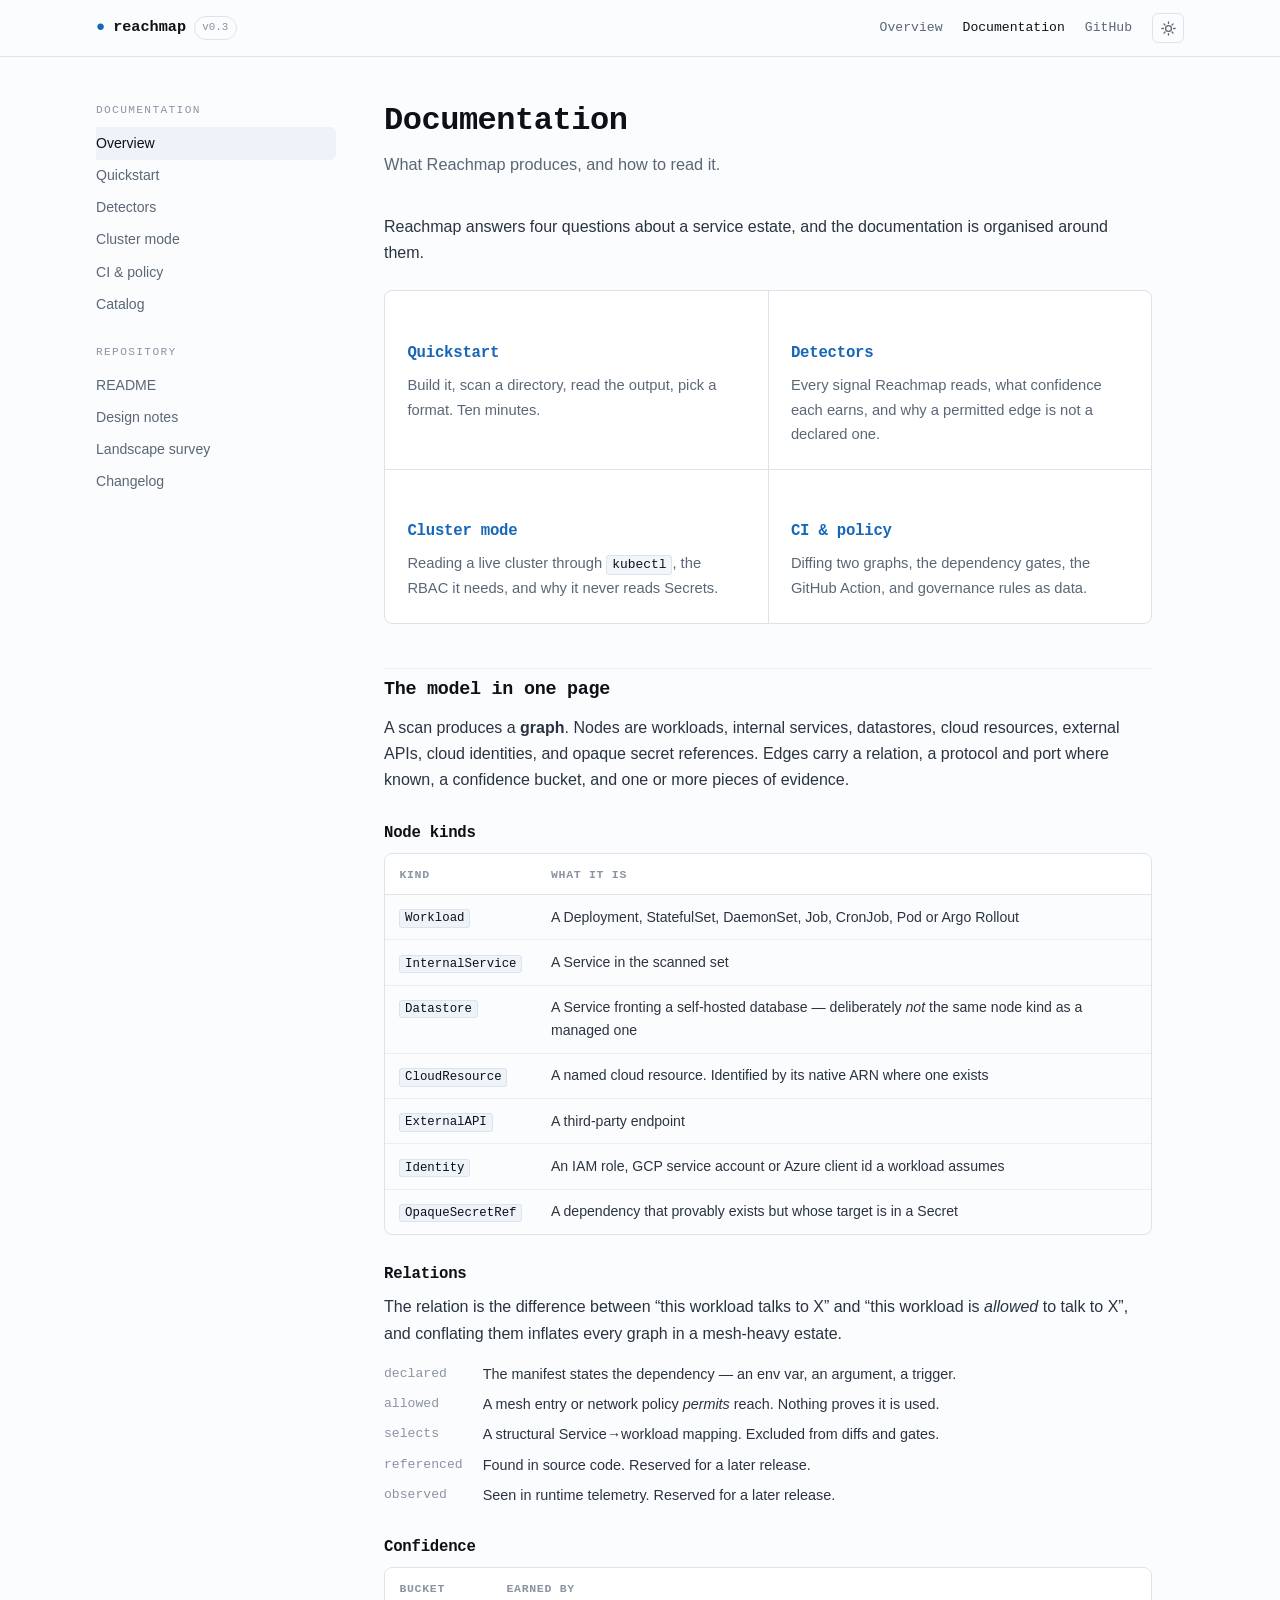
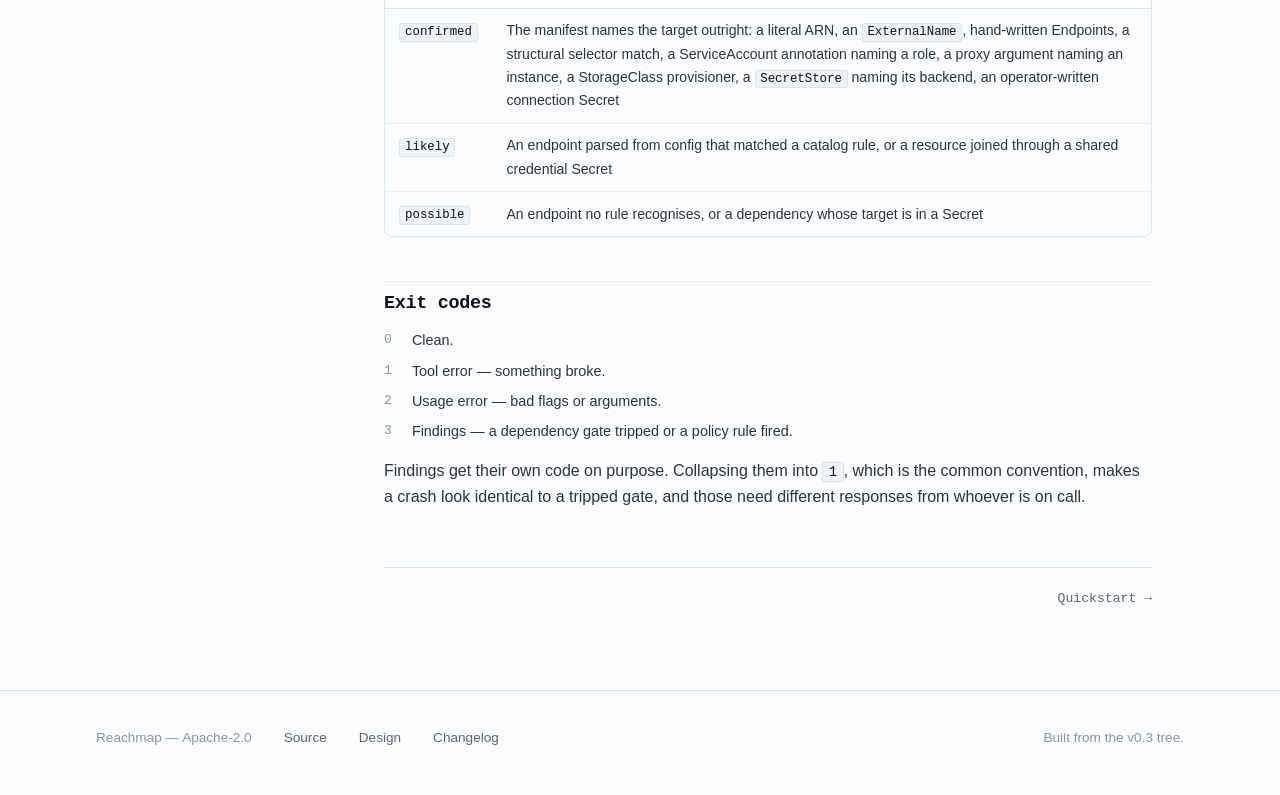
==== docs/index.html @ 5110d8fe "Initial site: landing page and documentation A static site for Reachmap, served by GitHub Pages from" ====
<!doctype html>
<html lang="en">
<head>
  <meta charset="utf-8">
  <meta name="viewport" content="width=device-width, initial-scale=1">
  <title>Documentation · Reachmap</title>
  <meta name="description" content="Reachmap documentation: the graph model, node kinds, relations, confidence buckets and exit codes.">
  <meta property="og:title" content="Documentation · Reachmap">
  <meta property="og:description" content="Reachmap documentation: the graph model, node kinds, relations, confidence buckets and exit codes.">
  <meta property="og:type" content="website">
  <meta name="go-import" content="reachmap.dev git https://github.com/reachmap/reachmap.dev">
  <meta name="go-source" content="reachmap.dev https://github.com/reachmap/reachmap.dev https://github.com/reachmap/reachmap.dev/tree/main{/dir} https://github.com/reachmap/reachmap.dev/blob/main{/dir}/{file}#L{line}">
  <link rel="icon" href="data:image/svg+xml,<svg xmlns='http://www.w3.org/2000/svg' viewBox='0 0 16 16'><text y='13' font-size='13'>&#127760;</text></svg>">
  <link rel="stylesheet" href="../assets/style.css">
  <script src="../assets/theme-boot.js"></script>
</head>
<body>
<a class="skip" href="#main">Skip to content</a>
<header class="site-head">
  <div class="wrap">
    <a class="brand" href="../index.html">
      <span class="mark">&#9679;</span> reachmap
      <span class="ver">v0.3</span>
    </a>
    <nav class="site-nav">
      <a href="../index.html">Overview</a>
      <a href="../docs/index.html" aria-current="page">Documentation</a>
      <a class="gh" href="https://github.com/reachmap/reachmap.dev">GitHub</a>
      <button class="theme-toggle" type="button" aria-label="Toggle theme"><svg class="moon" viewBox="0 0 16 16" fill="none" stroke="currentColor" stroke-width="1.4" stroke-linecap="round" stroke-linejoin="round" aria-hidden="true"><path d="M13.5 9.6A5.8 5.8 0 0 1 6.4 2.5 5.8 5.8 0 1 0 13.5 9.6Z"/></svg><svg class="sun" viewBox="0 0 16 16" fill="none" stroke="currentColor" stroke-width="1.4" stroke-linecap="round" aria-hidden="true"><circle cx="8" cy="8" r="3.1"/><path d="M8 1v1.6M8 13.4V15M15 8h-1.6M2.6 8H1M12.9 3.1l-1.1 1.1M4.2 11.8l-1.1 1.1M12.9 12.9l-1.1-1.1M4.2 4.2 3.1 3.1"/></svg></button>
    </nav>
  </div>
</header>
<main id="main" class="wrap docs">
<nav class="docs-nav" aria-label="Documentation">
  <div class="group">Documentation</div>
  <ul>
    <li><a href="../docs/index.html" aria-current="page">Overview</a></li><li><a href="../docs/quickstart.html">Quickstart</a></li><li><a href="../docs/detectors.html">Detectors</a></li><li><a href="../docs/cluster.html">Cluster mode</a></li><li><a href="../docs/ci.html">CI &amp; policy</a></li><li><a href="../docs/catalog.html">Catalog</a></li>
  </ul>
  <div class="group">Repository</div>
  <ul>
    <li><a href="https://github.com/reachmap/reachmap.dev/blob/main/README.md">README</a></li>
    <li><a href="https://github.com/reachmap/reachmap.dev/blob/main/docs/DESIGN.md">Design notes</a></li>
    <li><a href="https://github.com/reachmap/reachmap.dev/blob/main/docs/LANDSCAPE.md">Landscape survey</a></li>
    <li><a href="https://github.com/reachmap/reachmap.dev/blob/main/CHANGELOG.md">Changelog</a></li>
  </ul>
</nav><article class="docs-body">
<h1>Documentation</h1>
<p class="page-lede">What Reachmap produces, and how to read it.</p>

<p>Reachmap answers four questions about a service estate, and the documentation is
organised around them.</p>

<div class="grid grid-2" style="margin:1.5rem 0 2rem">
  <div class="cell">
    <h3 id="quickstart"><a href="quickstart.html">Quickstart</a><a class="anchor" href="#quickstart" aria-label="Permalink">#</a></h3>
    <p>Build it, scan a directory, read the output, pick a format. Ten minutes.</p>
  </div>
  <div class="cell">
    <h3 id="detectors"><a href="detectors.html">Detectors</a><a class="anchor" href="#detectors" aria-label="Permalink">#</a></h3>
    <p>Every signal Reachmap reads, what confidence each earns, and why a permitted
    edge is not a declared one.</p>
  </div>
  <div class="cell">
    <h3 id="cluster-mode"><a href="cluster.html">Cluster mode</a><a class="anchor" href="#cluster-mode" aria-label="Permalink">#</a></h3>
    <p>Reading a live cluster through <code>kubectl</code>, the RBAC it needs, and why it
    never reads Secrets.</p>
  </div>
  <div class="cell">
    <h3 id="ci-policy"><a href="ci.html">CI &amp; policy</a><a class="anchor" href="#ci-policy" aria-label="Permalink">#</a></h3>
    <p>Diffing two graphs, the dependency gates, the GitHub Action, and governance rules
    as data.</p>
  </div>
</div>

<h2 id="the-model-in-one-page">The model in one page<a class="anchor" href="#the-model-in-one-page" aria-label="Permalink">#</a></h2>

<p>A scan produces a <strong>graph</strong>. Nodes are workloads, internal services,
datastores, cloud resources, external APIs, cloud identities, and opaque secret references.
Edges carry a relation, a protocol and port where known, a confidence bucket, and one or
more pieces of evidence.</p>

<h3 id="node-kinds">Node kinds<a class="anchor" href="#node-kinds" aria-label="Permalink">#</a></h3>
<div class="table-scroll">
<table>
  <thead><tr><th>Kind</th><th>What it is</th></tr></thead>
  <tbody>
    <tr><td><code>Workload</code></td><td>A Deployment, StatefulSet, DaemonSet, Job, CronJob, Pod or Argo Rollout</td></tr>
    <tr><td><code>InternalService</code></td><td>A Service in the scanned set</td></tr>
    <tr><td><code>Datastore</code></td><td>A Service fronting a self-hosted database &mdash; deliberately <em>not</em> the same node kind as a managed one</td></tr>
    <tr><td><code>CloudResource</code></td><td>A named cloud resource. Identified by its native ARN where one exists</td></tr>
    <tr><td><code>ExternalAPI</code></td><td>A third-party endpoint</td></tr>
    <tr><td><code>Identity</code></td><td>An IAM role, GCP service account or Azure client id a workload assumes</td></tr>
    <tr><td><code>OpaqueSecretRef</code></td><td>A dependency that provably exists but whose target is in a Secret</td></tr>
  </tbody>
</table>
</div>

<h3 id="relations">Relations<a class="anchor" href="#relations" aria-label="Permalink">#</a></h3>
<p>The relation is the difference between &ldquo;this workload talks to X&rdquo; and &ldquo;this
workload is <em>allowed</em> to talk to X&rdquo;, and conflating them inflates every graph in a
mesh-heavy estate.</p>
<dl class="kv" style="margin:1rem 0 1.5rem">
  <dt>declared</dt><dd>The manifest states the dependency &mdash; an env var, an argument, a trigger.</dd>
  <dt>allowed</dt><dd>A mesh entry or network policy <em>permits</em> reach. Nothing proves it is used.</dd>
  <dt>selects</dt><dd>A structural Service&rarr;workload mapping. Excluded from diffs and gates.</dd>
  <dt>referenced</dt><dd>Found in source code. Reserved for a later release.</dd>
  <dt>observed</dt><dd>Seen in runtime telemetry. Reserved for a later release.</dd>
</dl>

<h3 id="confidence">Confidence<a class="anchor" href="#confidence" aria-label="Permalink">#</a></h3>
<div class="table-scroll">
<table>
  <thead><tr><th>Bucket</th><th>Earned by</th></tr></thead>
  <tbody>
    <tr><td><code>confirmed</code></td><td>The manifest names the target outright: a literal ARN, an <code>ExternalName</code>, hand-written Endpoints, a structural selector match, a ServiceAccount annotation naming a role, a proxy argument naming an instance, a StorageClass provisioner, a <code>SecretStore</code> naming its backend, an operator-written connection Secret</td></tr>
    <tr><td><code>likely</code></td><td>An endpoint parsed from config that matched a catalog rule, or a resource joined through a shared credential Secret</td></tr>
    <tr><td><code>possible</code></td><td>An endpoint no rule recognises, or a dependency whose target is in a Secret</td></tr>
  </tbody>
</table>
</div>

<h2 id="exit-codes">Exit codes<a class="anchor" href="#exit-codes" aria-label="Permalink">#</a></h2>
<dl class="kv">
  <dt>0</dt><dd>Clean.</dd>
  <dt>1</dt><dd>Tool error &mdash; something broke.</dd>
  <dt>2</dt><dd>Usage error &mdash; bad flags or arguments.</dd>
  <dt>3</dt><dd>Findings &mdash; a dependency gate tripped or a policy rule fired.</dd>
</dl>
<p>Findings get their own code on purpose. Collapsing them into <code>1</code>, which is the
common convention, makes a crash look identical to a tripped gate, and those need different
responses from whoever is on call.</p>
<div class="page-nav"><span></span><a href="quickstart.html">Quickstart &rarr;</a></div></article>
</main>
<footer class="site-foot">
  <div class="wrap">
    <span>Reachmap &mdash; Apache-2.0</span>
    <a href="https://github.com/reachmap/reachmap.dev">Source</a>
    <a href="https://github.com/reachmap/reachmap.dev/blob/main/docs/DESIGN.md">Design</a>
    <a href="https://github.com/reachmap/reachmap.dev/blob/main/CHANGELOG.md">Changelog</a>
    <span class="spacer">Built from the v0.3 tree.</span>
  </div>
</footer>
<script src="../assets/site.js"></script>
</body>
</html>
---- assets/style.css ----
/* Reachmap — terminal-forward, dark-first.
   Dark is the default because the tool is judged by its output, and its output
   is a terminal. Light is a full override, not an afterthought. */

:root {
  color-scheme: dark;

  --bg:        #0b0f14;
  --bg-raised: #111721;
  --bg-sunken: #070a0e;
  --line:      #1e2733;
  --line-soft: #161d27;

  --fg:        #d7e0ea;
  --fg-strong: #f2f6fa;
  --fg-mute:   #8a97a8;
  --fg-faint:  #5d6a7a;

  --accent:      #5ab0f0;
  --accent-dim:  #2a5a80;
  --accent-wash: rgba(90, 176, 240, 0.09);

  /* Confidence + kind colours. These are the same semantic buckets the tool
     uses, so the site and the terminal agree. */
  --confirmed: #63d29a;
  --likely:    #e2bd63;
  --possible:  #8a97a8;
  --cloud:     #5ab0f0;
  --external:  #c78bdd;
  --identity:  #63d29a;
  --opaque:    #e08a7a;

  /* Terminal chrome is fixed, not themed. The code block stays dark in light
     mode on purpose, so a title bar mixed from the page background would come
     out mid-grey and look broken. */
  --term-bg:   #070a0e;
  --term-bar:  #0e141c;
  --term-line: #1a2230;
  --term-fg:   #c3cedc;

  --mono: ui-monospace, "SF Mono", "JetBrains Mono", "Fira Code", Menlo, Consolas, monospace;
  --sans: ui-sans-serif, -apple-system, "Segoe UI", Inter, Roboto, "Helvetica Neue", sans-serif;

  --wrap: 68rem;
  --radius: 6px;
}

:root[data-theme="light"] {
  color-scheme: light;
  --bg:        #fbfcfd;
  --bg-raised: #ffffff;
  --bg-sunken: #12161c;
  --line:      #dde3ea;
  --line-soft: #eaeef3;
  --fg:        #2a3441;
  --fg-strong: #0d1117;
  --fg-mute:   #5b6776;
  --fg-faint:  #8a94a2;
  --accent:      #1667b8;
  --accent-dim:  #9cc3e8;
  --accent-wash: rgba(22, 103, 184, 0.06);
}

/* Dark is the default, but a visitor whose system says light should get light
   without having to find the toggle. The [data-theme="dark"] guard keeps an
   explicit choice winning over the system preference. */
@media (prefers-color-scheme: light) {
  :root:not([data-theme="dark"]) {
    color-scheme: light;
    --bg:        #fbfcfd;
    --bg-raised: #ffffff;
    --bg-sunken: #12161c;
    --line:      #dde3ea;
    --line-soft: #eaeef3;
    --fg:        #2a3441;
    --fg-strong: #0d1117;
    --fg-mute:   #5b6776;
    --fg-faint:  #8a94a2;
    --accent:      #1667b8;
    --accent-dim:  #9cc3e8;
    --accent-wash: rgba(22, 103, 184, 0.06);
  }
}

*, *::before, *::after { box-sizing: border-box; }

html { scroll-behavior: smooth; }
@media (prefers-reduced-motion: reduce) { html { scroll-behavior: auto; } }

body {
  margin: 0;
  background: var(--bg);
  color: var(--fg);
  font: 400 16px/1.65 var(--sans);
  -webkit-font-smoothing: antialiased;
  text-rendering: optimizeLegibility;
}

.wrap { width: min(100% - 2.5rem, var(--wrap)); margin-inline: auto; }

a { color: var(--accent); text-decoration: none; }
a:hover { text-decoration: underline; text-underline-offset: 3px; }
a:focus-visible, button:focus-visible {
  outline: 2px solid var(--accent); outline-offset: 2px; border-radius: 3px;
}

h1, h2, h3, h4 {
  color: var(--fg-strong);
  font-family: var(--mono);
  font-weight: 600;
  letter-spacing: -0.015em;
  line-height: 1.25;
  margin: 0;
}

p { margin: 0 0 1rem; }
p:last-child { margin-bottom: 0; }

code { font-family: var(--mono); font-size: 0.88em; }

:not(pre) > code {
  background: var(--accent-wash);
  border: 1px solid var(--line);
  border-radius: 3px;
  padding: 0.1em 0.38em;
  color: var(--fg-strong);
  /* Short tokens never wrap because they fit; a long one wraps rather than
     pushing the whole page sideways on a phone. `nowrap` here was forcing a
     horizontal scrollbar on the landing page at 390px. */
  overflow-wrap: break-word;
}

/* Table cells are the one place a token must not wrap: a broken flag or
   hostname in a reference table is harder to read than a scrollbar, and the
   table already scrolls inside .table-scroll. */
td > code, th > code, .kv dt code { white-space: nowrap; }

/* ---------- header ---------- */

.site-head {
  position: sticky; top: 0; z-index: 20;
  background: color-mix(in srgb, var(--bg) 88%, transparent);
  backdrop-filter: blur(10px);
  border-bottom: 1px solid var(--line);
}
.site-head .wrap {
  display: flex; align-items: center; gap: 1.5rem;
  height: 3.5rem;
}
.brand {
  font-family: var(--mono); font-weight: 600; font-size: 0.95rem;
  color: var(--fg-strong); text-decoration: none;
  display: inline-flex; align-items: center; gap: 0.5rem;
  margin-right: auto;
}
.brand:hover { text-decoration: none; }
.brand .mark { color: var(--accent); }
.brand .ver {
  font-size: 0.68rem; font-weight: 500; color: var(--fg-faint);
  border: 1px solid var(--line); border-radius: 999px;
  padding: 0.1rem 0.45rem;
}
.site-nav { display: flex; align-items: center; gap: 1.25rem; }
.site-nav a {
  font-family: var(--mono); font-size: 0.82rem; color: var(--fg-mute);
}
.site-nav a:hover, .site-nav a[aria-current="page"] { color: var(--fg-strong); text-decoration: none; }

.theme-toggle {
  background: none; border: 1px solid var(--line); color: var(--fg-mute);
  border-radius: var(--radius); cursor: pointer;
  width: 2rem; height: 1.85rem; display: grid; place-items: center;
  padding: 0;
}
.theme-toggle svg { width: 15px; height: 15px; display: block; }
.theme-toggle .sun { display: none; }
:root[data-theme="light"] .theme-toggle .sun { display: block; }
:root[data-theme="light"] .theme-toggle .moon { display: none; }
@media (prefers-color-scheme: light) {
  :root:not([data-theme="dark"]) .theme-toggle .sun { display: block; }
  :root:not([data-theme="dark"]) .theme-toggle .moon { display: none; }
}
.theme-toggle:hover { color: var(--fg-strong); border-color: var(--accent-dim); }

@media (max-width: 40rem) {
  .site-nav a:not(.gh) { display: none; }
}

/* ---------- hero ---------- */

.hero { padding: 4.5rem 0 3rem; border-bottom: 1px solid var(--line); }
.hero h1 {
  font-size: clamp(1.9rem, 5.2vw, 3rem);
  margin-bottom: 1rem;
}
.hero h1 .dim { color: var(--fg-mute); }
.hero .lede {
  font-size: clamp(1rem, 2.1vw, 1.2rem);
  color: var(--fg-mute);
  max-width: 44rem;
  margin-bottom: 1.75rem;
}
.hero .lede strong { color: var(--fg); font-weight: 600; }

.cta-row { display: flex; flex-wrap: wrap; gap: 0.7rem; align-items: center; }
.btn {
  font-family: var(--mono); font-size: 0.85rem; font-weight: 500;
  padding: 0.6rem 1.05rem; border-radius: var(--radius);
  border: 1px solid var(--line); color: var(--fg);
  display: inline-flex; align-items: center; gap: 0.45rem;
}
.btn:hover { text-decoration: none; border-color: var(--accent-dim); color: var(--fg-strong); }
.btn-primary {
  background: var(--accent); border-color: var(--accent);
  color: #05121d; font-weight: 600;
}
.btn-primary:hover { background: color-mix(in srgb, var(--accent) 88%, #fff); color: #05121d; }

/* ---------- terminal ---------- */

.term {
  background: var(--term-bg);
  border: 1px solid var(--term-line);
  border-radius: 8px;
  overflow: hidden;
  margin: 1.75rem 0;
  box-shadow: 0 1px 2px rgba(0,0,0,.3), 0 12px 32px -12px rgba(0,0,0,.5);
}
.term-bar {
  display: flex; align-items: center; gap: 0.5rem;
  padding: 0.55rem 0.85rem;
  border-bottom: 1px solid var(--term-line);
  background: var(--term-bar);
}
.term-bar .dot { width: 9px; height: 9px; border-radius: 50%; background: #2c3846; }
.term-bar .label {
  font-family: var(--mono); font-size: 0.72rem; color: var(--fg-faint);
  margin-left: 0.4rem;
}
.term-bar .copy {
  margin-left: auto; background: none; border: 0; cursor: pointer;
  font-family: var(--mono); font-size: 0.7rem; color: var(--fg-faint);
  padding: 0.15rem 0.4rem; border-radius: 3px;
}
.term-bar .copy:hover { color: var(--term-fg); background: var(--term-line); }

.term pre {
  margin: 0; padding: 1rem 1.1rem;
  overflow-x: auto;
  font-family: var(--mono); font-size: 0.8rem; line-height: 1.6;
  color: var(--term-fg);
  tab-size: 2;
}
.term pre code { font-size: inherit; background: none; border: 0; padding: 0; white-space: pre; }

/* terminal token colours */
.t-prompt  { color: var(--confirmed); }
.t-cmd     { color: #e8eef5; }
.t-flag    { color: var(--fg-mute); }
.t-src     { color: #e8eef5; font-weight: 600; }
.t-arrow   { color: var(--fg-faint); }
.t-cloud   { color: var(--cloud); }
.t-ext     { color: var(--external); }
.t-ident   { color: var(--identity); }
.t-opaque  { color: var(--opaque); }
.t-meta    { color: var(--fg-faint); }
.t-conf    { color: var(--confirmed); }
.t-likely  { color: var(--likely); }
.t-poss    { color: var(--possible); }
.t-warn    { color: var(--likely); }
.t-comment { color: var(--fg-faint); font-style: italic; }
.t-add     { color: var(--confirmed); }

/* ---------- sections ---------- */

section { padding: 3.5rem 0; border-bottom: 1px solid var(--line-soft); }
section:last-of-type { border-bottom: 0; }

.sec-label {
  font-family: var(--mono); font-size: 0.72rem; letter-spacing: 0.14em;
  text-transform: uppercase; color: var(--fg-faint); margin-bottom: 0.75rem;
}
section > .wrap > h2 { font-size: clamp(1.3rem, 3vw, 1.7rem); margin-bottom: 0.9rem; }
.sec-intro { color: var(--fg-mute); max-width: 46rem; margin-bottom: 2rem; }

.grid { display: grid; gap: 1px; background: var(--line); border: 1px solid var(--line); border-radius: 8px; overflow: hidden; }
.grid-3 { grid-template-columns: repeat(3, 1fr); }
.grid-2 { grid-template-columns: repeat(2, 1fr); }
@media (max-width: 52rem) { .grid-3, .grid-2 { grid-template-columns: 1fr; } }

.cell { background: var(--bg-raised); padding: 1.4rem; }
.cell h3 { font-size: 0.95rem; margin-bottom: 0.5rem; }
.cell p { color: var(--fg-mute); font-size: 0.92rem; margin: 0; }
.cell .tag {
  display: inline-block; font-family: var(--mono); font-size: 0.68rem;
  color: var(--fg-faint); border: 1px solid var(--line);
  border-radius: 3px; padding: 0.05rem 0.35rem; margin-bottom: 0.6rem;
}

/* ---------- tables ---------- */

.table-scroll { overflow-x: auto; border: 1px solid var(--line); border-radius: 8px; }
table { border-collapse: collapse; width: 100%; font-size: 0.88rem; }
th, td { text-align: left; padding: 0.65rem 0.9rem; border-bottom: 1px solid var(--line-soft); vertical-align: top; }
thead th {
  font-family: var(--mono); font-size: 0.72rem; letter-spacing: 0.06em;
  text-transform: uppercase; color: var(--fg-faint);
  background: var(--bg-raised); border-bottom: 1px solid var(--line);
  position: sticky; top: 0;
}
tbody tr:last-child td { border-bottom: 0; }
tbody tr:hover td { background: var(--accent-wash); }

/* ---------- callouts ---------- */

.note {
  border-left: 3px solid var(--accent-dim);
  background: var(--accent-wash);
  padding: 0.9rem 1.1rem;
  border-radius: 0 var(--radius) var(--radius) 0;
  margin: 1.5rem 0;
  font-size: 0.93rem;
}
.note strong { color: var(--fg-strong); }
.note.warn { border-left-color: var(--likely); background: rgba(226, 189, 99, 0.07); }

/* ---------- docs layout ---------- */

.docs { display: grid; grid-template-columns: 15rem minmax(0, 1fr); gap: 3rem; padding: 2.75rem 0 5rem; }
@media (max-width: 58rem) { .docs { grid-template-columns: 1fr; gap: 1.5rem; } }

.docs-nav { font-size: 0.88rem; }
@media (min-width: 58rem) {
  .docs-nav { position: sticky; top: 5rem; align-self: start; max-height: calc(100vh - 7rem); overflow-y: auto; }
}
.docs-nav .group {
  font-family: var(--mono); font-size: 0.7rem; letter-spacing: 0.12em;
  text-transform: uppercase; color: var(--fg-faint);
  margin: 1.4rem 0 0.5rem;
}
.docs-nav .group:first-child { margin-top: 0; }
.docs-nav ul { list-style: none; margin: 0; padding: 0; }
.docs-nav li { margin: 0; }
.docs-nav a {
  display: block; padding: 0.28rem 0.6rem; margin-left: -0.6rem;
  color: var(--fg-mute); border-radius: var(--radius);
}
.docs-nav a:hover { color: var(--fg-strong); background: var(--line-soft); text-decoration: none; }
.docs-nav a[aria-current="page"] {
  color: var(--fg-strong); background: var(--accent-wash);
  box-shadow: inset 2px 0 0 var(--accent);
}

.docs-body { min-width: 0; max-width: 48rem; }
.docs-body h1 { font-size: clamp(1.5rem, 3.5vw, 2rem); margin-bottom: 0.6rem; }
.docs-body .page-lede { color: var(--fg-mute); font-size: 1.02rem; margin-bottom: 2.25rem; }
.docs-body h2 {
  font-size: 1.15rem; margin: 2.75rem 0 0.85rem;
  padding-top: 0.6rem; border-top: 1px solid var(--line-soft);
}
.docs-body h3 { font-size: 0.98rem; margin: 1.9rem 0 0.6rem; }
.docs-body ul, .docs-body ol { margin: 0 0 1rem; padding-left: 1.3rem; color: var(--fg); }
.docs-body li { margin-bottom: 0.4rem; }
.docs-body li::marker { color: var(--fg-faint); }

.anchor { color: var(--fg-faint); font-weight: 400; opacity: 0; margin-left: 0.4rem; }
h2:hover .anchor, h3:hover .anchor { opacity: 1; }
.anchor:hover { text-decoration: none; color: var(--accent); }

.page-nav {
  display: flex; justify-content: space-between; gap: 1rem;
  margin-top: 3.5rem; padding-top: 1.25rem; border-top: 1px solid var(--line);
  font-family: var(--mono); font-size: 0.82rem;
}
.page-nav a { color: var(--fg-mute); }
.page-nav a:hover { color: var(--fg-strong); }

/* ---------- footer ---------- */

.site-foot {
  border-top: 1px solid var(--line);
  padding: 2.25rem 0 3rem;
  color: var(--fg-faint);
  font-size: 0.85rem;
}
.site-foot .wrap { display: flex; flex-wrap: wrap; gap: 1rem 2rem; align-items: baseline; }
.site-foot .spacer { margin-left: auto; }
.site-foot a { color: var(--fg-mute); }

/* ---------- misc ---------- */

.kv { display: grid; grid-template-columns: auto 1fr; gap: 0.4rem 1.25rem; font-size: 0.9rem; }
.kv dt { font-family: var(--mono); color: var(--fg-faint); font-size: 0.82rem; }
.kv dd { margin: 0; color: var(--fg); }

.skip {
  position: absolute; left: -9999px;
  background: var(--accent); color: #05121d; padding: 0.6rem 1rem;
  border-radius: var(--radius); font-family: var(--mono); font-size: 0.85rem;
}
.skip:focus { left: 1rem; top: 1rem; z-index: 50; }
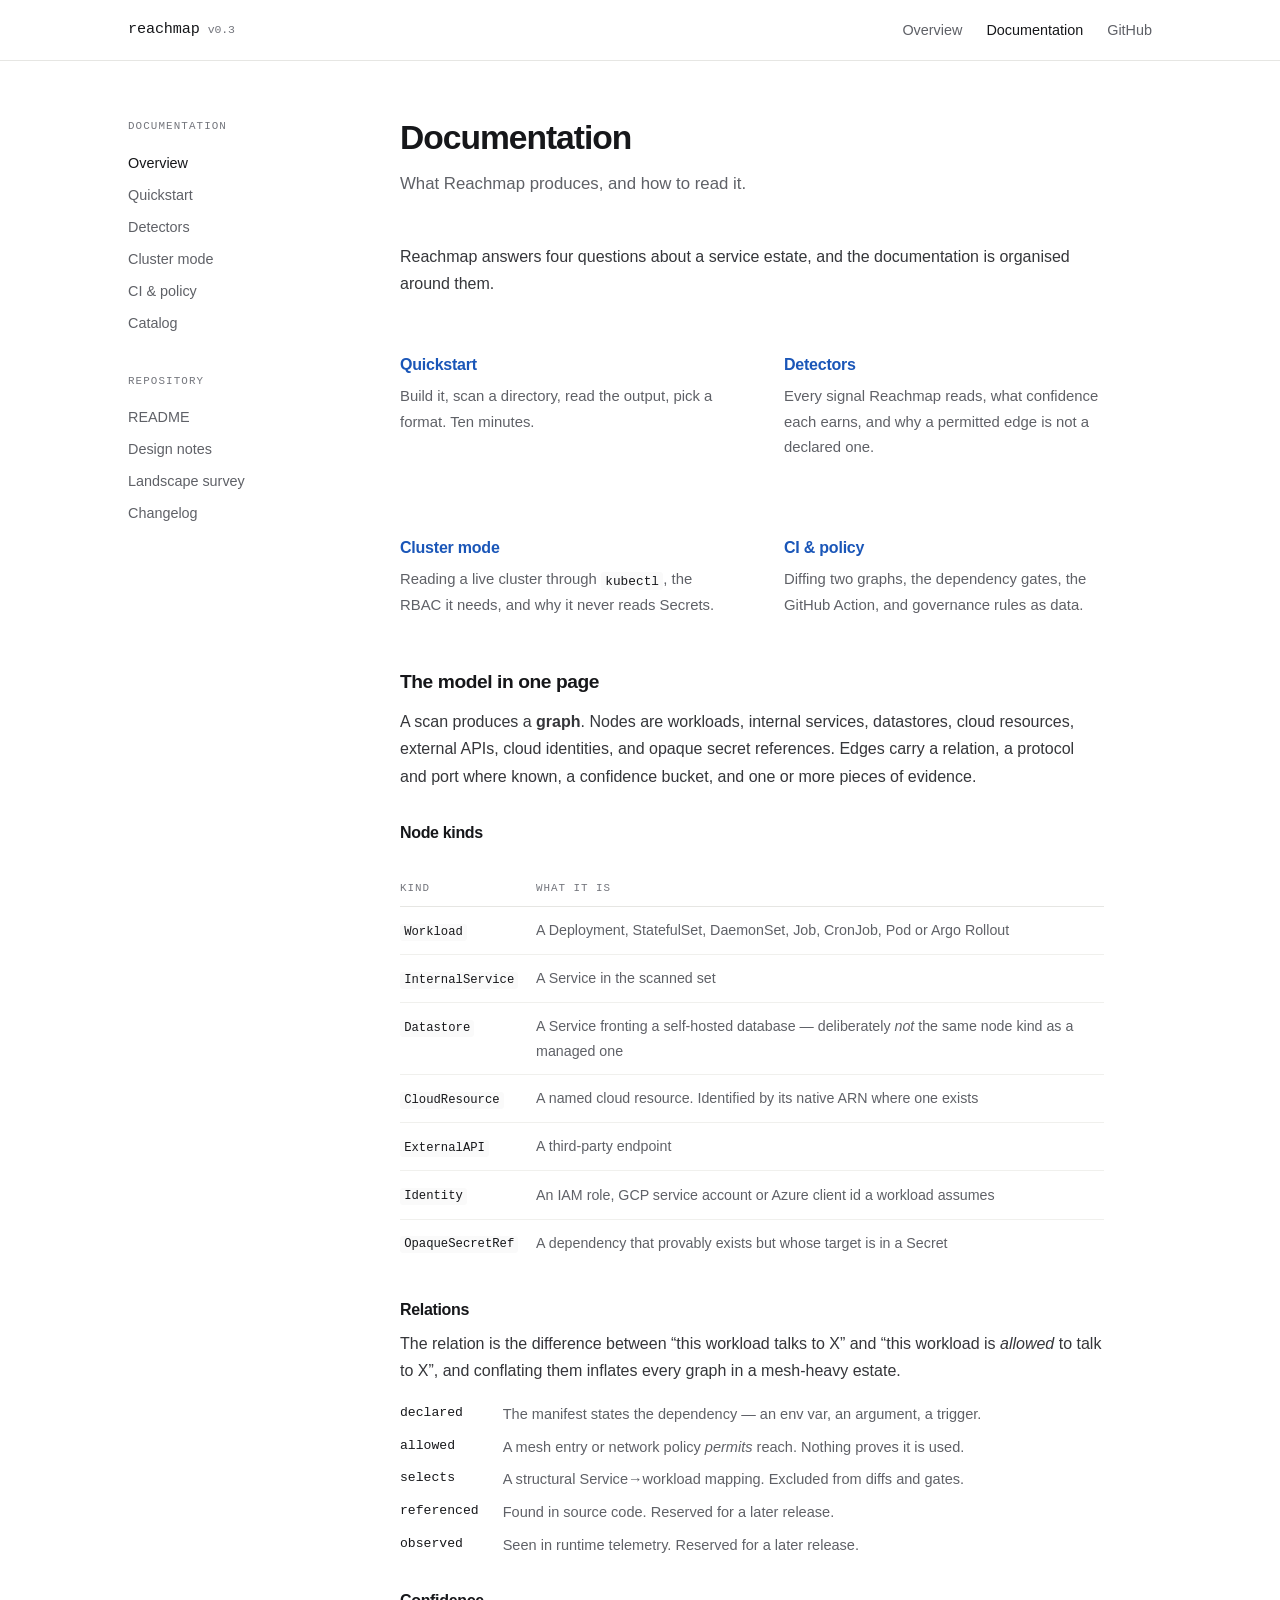
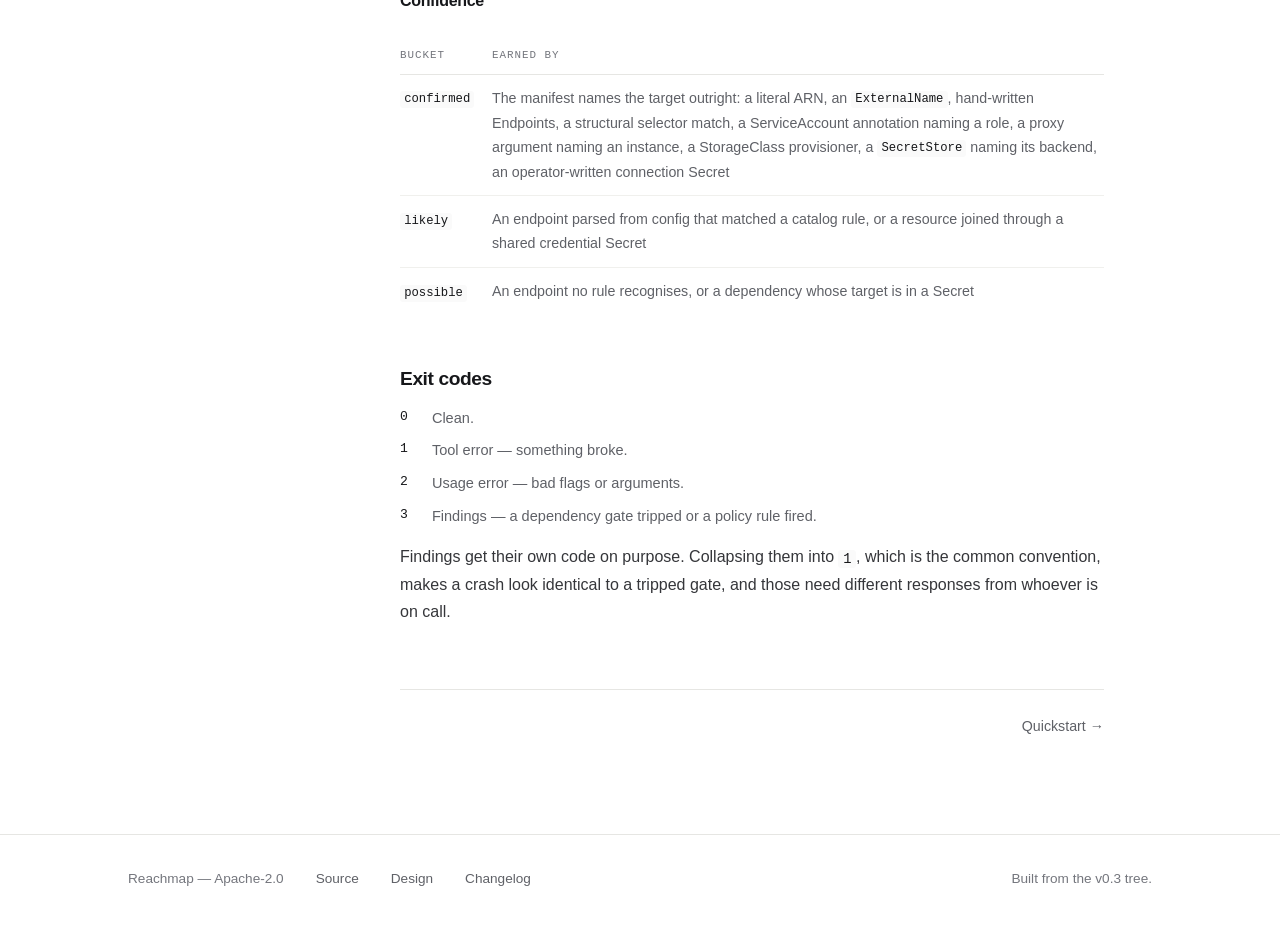
==== commit e87e9dfe: "design: light and minimal Replaces the dark, terminal-chrome treatment with a single light theme.  T" ====
--- a/docs/index.html
+++ b/docs/index.html
@@ -12,21 +12,18 @@
   <meta name="go-source" content="reachmap.dev https://github.com/reachmap/reachmap.dev https://github.com/reachmap/reachmap.dev/tree/main{/dir} https://github.com/reachmap/reachmap.dev/blob/main{/dir}/{file}#L{line}">
   <link rel="icon" href="data:image/svg+xml,<svg xmlns='http://www.w3.org/2000/svg' viewBox='0 0 16 16'><text y='13' font-size='13'>&#127760;</text></svg>">
   <link rel="stylesheet" href="../assets/style.css">
-  <script src="../assets/theme-boot.js"></script>
 </head>
 <body>
 <a class="skip" href="#main">Skip to content</a>
 <header class="site-head">
   <div class="wrap">
     <a class="brand" href="../index.html">
-      <span class="mark">&#9679;</span> reachmap
-      <span class="ver">v0.3</span>
+      reachmap<span class="ver">v0.3</span>
     </a>
     <nav class="site-nav">
-      <a href="../index.html">Overview</a>
+      <a href="../index.html" class="nav-home">Overview</a>
       <a href="../docs/index.html" aria-current="page">Documentation</a>
       <a class="gh" href="https://github.com/reachmap/reachmap.dev">GitHub</a>
-      <button class="theme-toggle" type="button" aria-label="Toggle theme"><svg class="moon" viewBox="0 0 16 16" fill="none" stroke="currentColor" stroke-width="1.4" stroke-linecap="round" stroke-linejoin="round" aria-hidden="true"><path d="M13.5 9.6A5.8 5.8 0 0 1 6.4 2.5 5.8 5.8 0 1 0 13.5 9.6Z"/></svg><svg class="sun" viewBox="0 0 16 16" fill="none" stroke="currentColor" stroke-width="1.4" stroke-linecap="round" aria-hidden="true"><circle cx="8" cy="8" r="3.1"/><path d="M8 1v1.6M8 13.4V15M15 8h-1.6M2.6 8H1M12.9 3.1l-1.1 1.1M4.2 11.8l-1.1 1.1M12.9 12.9l-1.1-1.1M4.2 4.2 3.1 3.1"/></svg></button>
     </nav>
   </div>
 </header>
--- a/assets/style.css
+++ b/assets/style.css
@@ -1,97 +1,62 @@
-/* Reachmap — terminal-forward, dark-first.
-   Dark is the default because the tool is judged by its output, and its output
-   is a terminal. Light is a full override, not an afterthought. */
+/* Reachmap — light, minimal.
+   One surface, hairline rules, and whitespace doing the work that borders and
+   shadows used to. Colour appears in exactly two places: links, and the
+   semantic tokens in code output, where it carries meaning the text does not. */
 
 :root {
-  color-scheme: dark;
-
-  --bg:        #0b0f14;
-  --bg-raised: #111721;
-  --bg-sunken: #070a0e;
-  --line:      #1e2733;
-  --line-soft: #161d27;
-
-  --fg:        #d7e0ea;
-  --fg-strong: #f2f6fa;
-  --fg-mute:   #8a97a8;
-  --fg-faint:  #5d6a7a;
-
-  --accent:      #5ab0f0;
-  --accent-dim:  #2a5a80;
-  --accent-wash: rgba(90, 176, 240, 0.09);
-
-  /* Confidence + kind colours. These are the same semantic buckets the tool
-     uses, so the site and the terminal agree. */
-  --confirmed: #63d29a;
-  --likely:    #e2bd63;
-  --possible:  #8a97a8;
-  --cloud:     #5ab0f0;
-  --external:  #c78bdd;
-  --identity:  #63d29a;
-  --opaque:    #e08a7a;
-
-  /* Terminal chrome is fixed, not themed. The code block stays dark in light
-     mode on purpose, so a title bar mixed from the page background would come
-     out mid-grey and look broken. */
-  --term-bg:   #070a0e;
-  --term-bar:  #0e141c;
-  --term-line: #1a2230;
-  --term-fg:   #c3cedc;
-
-  --mono: ui-monospace, "SF Mono", "JetBrains Mono", "Fira Code", Menlo, Consolas, monospace;
-  --sans: ui-sans-serif, -apple-system, "Segoe UI", Inter, Roboto, "Helvetica Neue", sans-serif;
-
-  --wrap: 68rem;
-  --radius: 6px;
-}
-
-:root[data-theme="light"] {
   color-scheme: light;
-  --bg:        #fbfcfd;
-  --bg-raised: #ffffff;
-  --bg-sunken: #12161c;
-  --line:      #dde3ea;
-  --line-soft: #eaeef3;
-  --fg:        #2a3441;
-  --fg-strong: #0d1117;
-  --fg-mute:   #5b6776;
-  --fg-faint:  #8a94a2;
-  --accent:      #1667b8;
-  --accent-dim:  #9cc3e8;
-  --accent-wash: rgba(22, 103, 184, 0.06);
-}
-
-/* Dark is the default, but a visitor whose system says light should get light
-   without having to find the toggle. The [data-theme="dark"] guard keeps an
-   explicit choice winning over the system preference. */
-@media (prefers-color-scheme: light) {
-  :root:not([data-theme="dark"]) {
-    color-scheme: light;
-    --bg:        #fbfcfd;
-    --bg-raised: #ffffff;
-    --bg-sunken: #12161c;
-    --line:      #dde3ea;
-    --line-soft: #eaeef3;
-    --fg:        #2a3441;
-    --fg-strong: #0d1117;
-    --fg-mute:   #5b6776;
-    --fg-faint:  #8a94a2;
-    --accent:      #1667b8;
-    --accent-dim:  #9cc3e8;
-    --accent-wash: rgba(22, 103, 184, 0.06);
-  }
+
+  --bg:        #ffffff;
+  --bg-soft:   #fafafa;
+  --bg-code:   #fcfcfb;
+  --line:      #e6e6e3;
+  --line-soft: #f0f0ed;
+
+  --fg:        #35363a;
+  --fg-strong: #16171a;
+  --fg-mute:   #5f6167;
+  /* Not lighter than this. Hierarchy here comes from size, weight and letter-
+     spacing; leaning on low contrast instead would push labels, table headers
+     and detector names below 4.5:1, and those are content, not decoration. */
+  --fg-faint:  #74767d;
+  /* Punctuation only — the shell prompt and the arrow glyph. Exempt from the
+     text contrast floor because there is nothing to read in them. */
+  --fg-glyph:  #9296a0;
+
+  --accent:      #1a56b8;
+  --accent-soft: #eef3fb;
+
+  /* Semantic tokens for scan output. These are the same buckets the tool
+     prints, so the page and the terminal agree on what a colour means. */
+  --confirmed: #1a7a4e;
+  --likely:    #8a6310;
+  --possible:  #6b6d73;
+  --cloud:     #1d5fb8;
+  --external:  #7340a8;
+  --identity:  #1a7a4e;
+  --opaque:    #a8472a;
+
+  --mono: ui-monospace, "SF Mono", "JetBrains Mono", Menlo, Consolas, monospace;
+  --sans: -apple-system, BlinkMacSystemFont, "Segoe UI", Inter, Roboto,
+          "Helvetica Neue", Arial, sans-serif;
+
+  /* 64rem, not narrower: real scan output runs long, and this is the width at
+     which the hero block stops clipping. Prose is capped separately and much
+     tighter, so the extra width only ever goes to code and tables. */
+  --wrap: 64rem;
+  --radius: 5px;
 }
 
 *, *::before, *::after { box-sizing: border-box; }
 
-html { scroll-behavior: smooth; }
+html { scroll-behavior: smooth; -webkit-text-size-adjust: 100%; }
 @media (prefers-reduced-motion: reduce) { html { scroll-behavior: auto; } }
 
 body {
   margin: 0;
   background: var(--bg);
   color: var(--fg);
-  font: 400 16px/1.65 var(--sans);
+  font: 400 16px/1.7 var(--sans);
   -webkit-font-smoothing: antialiased;
   text-rendering: optimizeLegibility;
 }
@@ -99,303 +64,287 @@
 .wrap { width: min(100% - 2.5rem, var(--wrap)); margin-inline: auto; }
 
 a { color: var(--accent); text-decoration: none; }
-a:hover { text-decoration: underline; text-underline-offset: 3px; }
+a:hover { text-decoration: underline; text-underline-offset: 2px; }
 a:focus-visible, button:focus-visible {
-  outline: 2px solid var(--accent); outline-offset: 2px; border-radius: 3px;
-}
-
-h1, h2, h3, h4 {
+  outline: 2px solid var(--accent); outline-offset: 2px; border-radius: 2px;
+}
+
+h1, h2, h3 {
   color: var(--fg-strong);
-  font-family: var(--mono);
+  font-family: var(--sans);
   font-weight: 600;
-  letter-spacing: -0.015em;
+  letter-spacing: -0.021em;
   line-height: 1.25;
   margin: 0;
 }
 
-p { margin: 0 0 1rem; }
+p { margin: 0 0 1.1rem; }
 p:last-child { margin-bottom: 0; }
 
-code { font-family: var(--mono); font-size: 0.88em; }
-
+code { font-family: var(--mono); font-size: 0.86em; }
+
+/* Inline code is marked by tint alone. A border on every token turns a
+   technical paragraph into a fence. */
 :not(pre) > code {
-  background: var(--accent-wash);
-  border: 1px solid var(--line);
+  background: var(--bg-soft);
   border-radius: 3px;
-  padding: 0.1em 0.38em;
+  padding: 0.12em 0.34em;
   color: var(--fg-strong);
-  /* Short tokens never wrap because they fit; a long one wraps rather than
-     pushing the whole page sideways on a phone. `nowrap` here was forcing a
-     horizontal scrollbar on the landing page at 390px. */
   overflow-wrap: break-word;
 }
-
-/* Table cells are the one place a token must not wrap: a broken flag or
-   hostname in a reference table is harder to read than a scrollbar, and the
-   table already scrolls inside .table-scroll. */
 td > code, th > code, .kv dt code { white-space: nowrap; }
 
 /* ---------- header ---------- */
 
 .site-head {
-  position: sticky; top: 0; z-index: 20;
-  background: color-mix(in srgb, var(--bg) 88%, transparent);
-  backdrop-filter: blur(10px);
   border-bottom: 1px solid var(--line);
+  background: var(--bg);
 }
 .site-head .wrap {
-  display: flex; align-items: center; gap: 1.5rem;
-  height: 3.5rem;
+  display: flex; align-items: center; gap: 2rem;
+  height: 3.75rem;
 }
 .brand {
-  font-family: var(--mono); font-weight: 600; font-size: 0.95rem;
-  color: var(--fg-strong); text-decoration: none;
-  display: inline-flex; align-items: center; gap: 0.5rem;
-  margin-right: auto;
+  font-family: var(--mono); font-weight: 500; font-size: 0.95rem;
+  color: var(--fg-strong);
+  display: inline-flex; align-items: baseline; gap: 0.5rem;
+  margin-right: auto; letter-spacing: -0.01em;
 }
 .brand:hover { text-decoration: none; }
-.brand .mark { color: var(--accent); }
-.brand .ver {
-  font-size: 0.68rem; font-weight: 500; color: var(--fg-faint);
-  border: 1px solid var(--line); border-radius: 999px;
-  padding: 0.1rem 0.45rem;
-}
-.site-nav { display: flex; align-items: center; gap: 1.25rem; }
-.site-nav a {
-  font-family: var(--mono); font-size: 0.82rem; color: var(--fg-mute);
-}
-.site-nav a:hover, .site-nav a[aria-current="page"] { color: var(--fg-strong); text-decoration: none; }
-
-.theme-toggle {
-  background: none; border: 1px solid var(--line); color: var(--fg-mute);
-  border-radius: var(--radius); cursor: pointer;
-  width: 2rem; height: 1.85rem; display: grid; place-items: center;
-  padding: 0;
-}
-.theme-toggle svg { width: 15px; height: 15px; display: block; }
-.theme-toggle .sun { display: none; }
-:root[data-theme="light"] .theme-toggle .sun { display: block; }
-:root[data-theme="light"] .theme-toggle .moon { display: none; }
-@media (prefers-color-scheme: light) {
-  :root:not([data-theme="dark"]) .theme-toggle .sun { display: block; }
-  :root:not([data-theme="dark"]) .theme-toggle .moon { display: none; }
-}
-.theme-toggle:hover { color: var(--fg-strong); border-color: var(--accent-dim); }
-
-@media (max-width: 40rem) {
-  .site-nav a:not(.gh) { display: none; }
+.brand .ver { font-size: 0.72rem; color: var(--fg-faint); font-weight: 400; }
+
+.site-nav { display: flex; align-items: center; gap: 1.5rem; }
+.site-nav a { font-size: 0.9rem; color: var(--fg-mute); }
+.site-nav a:hover { color: var(--fg-strong); text-decoration: none; }
+.site-nav a[aria-current="page"] { color: var(--fg-strong); }
+
+/* On a narrow screen the brand plus three links will not fit, and flex items
+   refuse to shrink below their content, so the header pushes the whole page
+   sideways. Drop the link to the page you are already on, and the Overview
+   link — the wordmark already goes there. Keyed on a class rather than on
+   aria-current, because the 404 page marks nothing current and would
+   otherwise keep all three. */
+@media (max-width: 34rem) {
+  .site-head .wrap { gap: 1.25rem; }
+  .site-nav { gap: 1.1rem; }
+  .site-nav a.nav-home,
+  .site-nav a[aria-current="page"] { display: none; }
 }
 
 /* ---------- hero ---------- */
 
-.hero { padding: 4.5rem 0 3rem; border-bottom: 1px solid var(--line); }
+.hero { padding: 5.5rem 0 3.5rem; }
 .hero h1 {
-  font-size: clamp(1.9rem, 5.2vw, 3rem);
-  margin-bottom: 1rem;
-}
-.hero h1 .dim { color: var(--fg-mute); }
+  font-size: clamp(2rem, 5.5vw, 3.1rem);
+  letter-spacing: -0.032em;
+  margin-bottom: 1.25rem;
+}
+.hero h1 .dim { color: var(--fg-faint); }
 .hero .lede {
-  font-size: clamp(1rem, 2.1vw, 1.2rem);
+  font-size: clamp(1.02rem, 2vw, 1.15rem);
+  line-height: 1.65;
   color: var(--fg-mute);
-  max-width: 44rem;
-  margin-bottom: 1.75rem;
+  max-width: 40rem;
+  margin-bottom: 2rem;
 }
 .hero .lede strong { color: var(--fg); font-weight: 600; }
 
-.cta-row { display: flex; flex-wrap: wrap; gap: 0.7rem; align-items: center; }
-.btn {
-  font-family: var(--mono); font-size: 0.85rem; font-weight: 500;
-  padding: 0.6rem 1.05rem; border-radius: var(--radius);
-  border: 1px solid var(--line); color: var(--fg);
-  display: inline-flex; align-items: center; gap: 0.45rem;
-}
-.btn:hover { text-decoration: none; border-color: var(--accent-dim); color: var(--fg-strong); }
+.cta-row { display: flex; flex-wrap: wrap; gap: 1.5rem; align-items: center; }
+.btn { font-size: 0.93rem; color: var(--accent); }
 .btn-primary {
-  background: var(--accent); border-color: var(--accent);
-  color: #05121d; font-weight: 600;
-}
-.btn-primary:hover { background: color-mix(in srgb, var(--accent) 88%, #fff); color: #05121d; }
-
-/* ---------- terminal ---------- */
-
-.term {
-  background: var(--term-bg);
-  border: 1px solid var(--term-line);
-  border-radius: 8px;
-  overflow: hidden;
-  margin: 1.75rem 0;
-  box-shadow: 0 1px 2px rgba(0,0,0,.3), 0 12px 32px -12px rgba(0,0,0,.5);
-}
+  background: var(--fg-strong); color: #fff;
+  padding: 0.6rem 1.15rem; border-radius: var(--radius);
+  font-size: 0.9rem; font-weight: 500;
+}
+.btn-primary:hover { background: #000; text-decoration: none; }
+
+/* ---------- code blocks ---------- */
+
+.term { margin: 2rem 0; }
 .term-bar {
-  display: flex; align-items: center; gap: 0.5rem;
-  padding: 0.55rem 0.85rem;
-  border-bottom: 1px solid var(--term-line);
-  background: var(--term-bar);
-}
-.term-bar .dot { width: 9px; height: 9px; border-radius: 50%; background: #2c3846; }
-.term-bar .label {
-  font-family: var(--mono); font-size: 0.72rem; color: var(--fg-faint);
-  margin-left: 0.4rem;
-}
+  display: flex; align-items: baseline;
+  font-family: var(--mono); font-size: 0.72rem;
+  color: var(--fg-faint); letter-spacing: 0.02em;
+  margin-bottom: 0.5rem;
+}
+.term-bar .dot { display: none; }
 .term-bar .copy {
   margin-left: auto; background: none; border: 0; cursor: pointer;
-  font-family: var(--mono); font-size: 0.7rem; color: var(--fg-faint);
-  padding: 0.15rem 0.4rem; border-radius: 3px;
-}
-.term-bar .copy:hover { color: var(--term-fg); background: var(--term-line); }
+  font-family: var(--mono); font-size: 0.72rem; color: var(--fg-faint);
+  padding: 0; letter-spacing: 0.02em;
+}
+.term-bar .copy:hover { color: var(--accent); }
 
 .term pre {
-  margin: 0; padding: 1rem 1.1rem;
+  margin: 0; padding: 1rem 1.15rem;
+  background: var(--bg-code);
+  border: 1px solid var(--line);
+  border-radius: var(--radius);
   overflow-x: auto;
-  font-family: var(--mono); font-size: 0.8rem; line-height: 1.6;
-  color: var(--term-fg);
+  overscroll-behavior-x: contain;
+  scrollbar-width: thin;
+  font-family: var(--mono); font-size: 0.795rem; line-height: 1.65;
+  color: #3c3d41;
   tab-size: 2;
 }
-.term pre code { font-size: inherit; background: none; border: 0; padding: 0; white-space: pre; }
-
-/* terminal token colours */
-.t-prompt  { color: var(--confirmed); }
-.t-cmd     { color: #e8eef5; }
+.term pre code { font-size: inherit; background: none; padding: 0; white-space: pre; }
+
+.t-prompt  { color: var(--fg-glyph); }
+.t-cmd     { color: var(--fg-strong); font-weight: 500; }
 .t-flag    { color: var(--fg-mute); }
-.t-src     { color: #e8eef5; font-weight: 600; }
-.t-arrow   { color: var(--fg-faint); }
+.t-src     { color: var(--fg-strong); font-weight: 600; }
+.t-arrow   { color: var(--fg-glyph); }
 .t-cloud   { color: var(--cloud); }
 .t-ext     { color: var(--external); }
 .t-ident   { color: var(--identity); }
 .t-opaque  { color: var(--opaque); }
-.t-meta    { color: var(--fg-faint); }
+.t-meta    { color: #6b6d73; }  /* evidence locators are content: 5.1:1 */
 .t-conf    { color: var(--confirmed); }
 .t-likely  { color: var(--likely); }
 .t-poss    { color: var(--possible); }
 .t-warn    { color: var(--likely); }
-.t-comment { color: var(--fg-faint); font-style: italic; }
 .t-add     { color: var(--confirmed); }
 
 /* ---------- sections ---------- */
 
-section { padding: 3.5rem 0; border-bottom: 1px solid var(--line-soft); }
-section:last-of-type { border-bottom: 0; }
+section { padding: 4rem 0; }
+section + section { border-top: 1px solid var(--line-soft); }
 
 .sec-label {
-  font-family: var(--mono); font-size: 0.72rem; letter-spacing: 0.14em;
-  text-transform: uppercase; color: var(--fg-faint); margin-bottom: 0.75rem;
-}
-section > .wrap > h2 { font-size: clamp(1.3rem, 3vw, 1.7rem); margin-bottom: 0.9rem; }
-.sec-intro { color: var(--fg-mute); max-width: 46rem; margin-bottom: 2rem; }
-
-.grid { display: grid; gap: 1px; background: var(--line); border: 1px solid var(--line); border-radius: 8px; overflow: hidden; }
+  font-family: var(--mono); font-size: 0.7rem; letter-spacing: 0.1em;
+  text-transform: uppercase; color: var(--fg-faint); margin-bottom: 0.9rem;
+}
+section > .wrap > h2 {
+  font-size: clamp(1.35rem, 3vw, 1.65rem);
+  letter-spacing: -0.026em;
+  margin-bottom: 1rem;
+}
+.sec-intro { color: var(--fg-mute); max-width: 42rem; margin-bottom: 2.5rem; }
+
+/* Columns, not boxes. The old grid drew a border around every claim, which
+   made three short paragraphs look like a control panel. */
+.grid { display: grid; gap: 2.5rem 3rem; }
 .grid-3 { grid-template-columns: repeat(3, 1fr); }
-.grid-2 { grid-template-columns: repeat(2, 1fr); }
-@media (max-width: 52rem) { .grid-3, .grid-2 { grid-template-columns: 1fr; } }
-
-.cell { background: var(--bg-raised); padding: 1.4rem; }
-.cell h3 { font-size: 0.95rem; margin-bottom: 0.5rem; }
-.cell p { color: var(--fg-mute); font-size: 0.92rem; margin: 0; }
+.grid-2 { grid-template-columns: repeat(2, 1fr); gap: 2.75rem 4rem; }
+@media (max-width: 52rem) {
+  .grid-3, .grid-2 { grid-template-columns: 1fr; gap: 2.25rem; }
+}
+
+.cell h3 { font-size: 0.98rem; margin-bottom: 0.45rem; letter-spacing: -0.014em; }
+.cell p { color: var(--fg-mute); font-size: 0.93rem; margin: 0; }
 .cell .tag {
-  display: inline-block; font-family: var(--mono); font-size: 0.68rem;
-  color: var(--fg-faint); border: 1px solid var(--line);
-  border-radius: 3px; padding: 0.05rem 0.35rem; margin-bottom: 0.6rem;
+  display: block; font-family: var(--mono); font-size: 0.7rem;
+  color: var(--fg-faint); margin-bottom: 0.45rem; letter-spacing: 0.01em;
 }
 
 /* ---------- tables ---------- */
 
-.table-scroll { overflow-x: auto; border: 1px solid var(--line); border-radius: 8px; }
-table { border-collapse: collapse; width: 100%; font-size: 0.88rem; }
-th, td { text-align: left; padding: 0.65rem 0.9rem; border-bottom: 1px solid var(--line-soft); vertical-align: top; }
+.table-scroll { overflow-x: auto; margin: 1.5rem 0; }
+table { border-collapse: collapse; width: 100%; font-size: 0.89rem; }
+th, td {
+  text-align: left; padding: 0.7rem 1.1rem 0.7rem 0;
+  border-bottom: 1px solid var(--line-soft); vertical-align: top;
+}
+th:last-child, td:last-child { padding-right: 0; }
 thead th {
-  font-family: var(--mono); font-size: 0.72rem; letter-spacing: 0.06em;
+  font-family: var(--mono); font-size: 0.68rem; letter-spacing: 0.09em;
+  text-transform: uppercase; color: var(--fg-faint); font-weight: 400;
+  border-bottom: 1px solid var(--line); padding-bottom: 0.55rem;
+}
+tbody td { color: var(--fg-mute); }
+tbody td:first-child { color: var(--fg); }
+tbody tr:last-child td { border-bottom: 0; }
+
+/* ---------- callouts ---------- */
+
+.note {
+  border-left: 2px solid var(--line);
+  padding: 0.15rem 0 0.15rem 1.15rem;
+  margin: 1.75rem 0;
+  font-size: 0.93rem;
+  color: var(--fg-mute);
+}
+.note strong { color: var(--fg-strong); font-weight: 600; }
+.note.warn { border-left-color: var(--likely); }
+
+/* ---------- docs layout ---------- */
+
+.docs {
+  display: grid; grid-template-columns: 13rem minmax(0, 1fr);
+  gap: 4rem; padding: 3.5rem 0 6rem;
+}
+@media (max-width: 58rem) {
+  .docs { grid-template-columns: 1fr; gap: 2rem; padding-top: 2.25rem; }
+}
+
+.docs-nav { font-size: 0.9rem; }
+@media (min-width: 58rem) {
+  .docs-nav { position: sticky; top: 2.5rem; align-self: start; }
+}
+.docs-nav .group {
+  font-family: var(--mono); font-size: 0.68rem; letter-spacing: 0.1em;
   text-transform: uppercase; color: var(--fg-faint);
-  background: var(--bg-raised); border-bottom: 1px solid var(--line);
-  position: sticky; top: 0;
-}
-tbody tr:last-child td { border-bottom: 0; }
-tbody tr:hover td { background: var(--accent-wash); }
-
-/* ---------- callouts ---------- */
-
-.note {
-  border-left: 3px solid var(--accent-dim);
-  background: var(--accent-wash);
-  padding: 0.9rem 1.1rem;
-  border-radius: 0 var(--radius) var(--radius) 0;
-  margin: 1.5rem 0;
-  font-size: 0.93rem;
-}
-.note strong { color: var(--fg-strong); }
-.note.warn { border-left-color: var(--likely); background: rgba(226, 189, 99, 0.07); }
-
-/* ---------- docs layout ---------- */
-
-.docs { display: grid; grid-template-columns: 15rem minmax(0, 1fr); gap: 3rem; padding: 2.75rem 0 5rem; }
-@media (max-width: 58rem) { .docs { grid-template-columns: 1fr; gap: 1.5rem; } }
-
-.docs-nav { font-size: 0.88rem; }
-@media (min-width: 58rem) {
-  .docs-nav { position: sticky; top: 5rem; align-self: start; max-height: calc(100vh - 7rem); overflow-y: auto; }
-}
-.docs-nav .group {
-  font-family: var(--mono); font-size: 0.7rem; letter-spacing: 0.12em;
-  text-transform: uppercase; color: var(--fg-faint);
-  margin: 1.4rem 0 0.5rem;
+  margin: 2rem 0 0.7rem;
 }
 .docs-nav .group:first-child { margin-top: 0; }
 .docs-nav ul { list-style: none; margin: 0; padding: 0; }
-.docs-nav li { margin: 0; }
-.docs-nav a {
-  display: block; padding: 0.28rem 0.6rem; margin-left: -0.6rem;
-  color: var(--fg-mute); border-radius: var(--radius);
-}
-.docs-nav a:hover { color: var(--fg-strong); background: var(--line-soft); text-decoration: none; }
-.docs-nav a[aria-current="page"] {
-  color: var(--fg-strong); background: var(--accent-wash);
-  box-shadow: inset 2px 0 0 var(--accent);
-}
-
-.docs-body { min-width: 0; max-width: 48rem; }
-.docs-body h1 { font-size: clamp(1.5rem, 3.5vw, 2rem); margin-bottom: 0.6rem; }
-.docs-body .page-lede { color: var(--fg-mute); font-size: 1.02rem; margin-bottom: 2.25rem; }
+.docs-nav a { display: block; padding: 0.24rem 0; color: var(--fg-mute); }
+.docs-nav a:hover { color: var(--fg-strong); text-decoration: none; }
+.docs-nav a[aria-current="page"] { color: var(--fg-strong); font-weight: 500; }
+
+.docs-body { min-width: 0; max-width: 44rem; }
+.docs-body h1 {
+  font-size: clamp(1.65rem, 3.5vw, 2.1rem);
+  letter-spacing: -0.03em; margin-bottom: 0.7rem;
+}
+.docs-body .page-lede {
+  color: var(--fg-mute); font-size: 1.05rem; margin-bottom: 2.75rem;
+}
 .docs-body h2 {
-  font-size: 1.15rem; margin: 2.75rem 0 0.85rem;
-  padding-top: 0.6rem; border-top: 1px solid var(--line-soft);
-}
-.docs-body h3 { font-size: 0.98rem; margin: 1.9rem 0 0.6rem; }
-.docs-body ul, .docs-body ol { margin: 0 0 1rem; padding-left: 1.3rem; color: var(--fg); }
-.docs-body li { margin-bottom: 0.4rem; }
+  font-size: 1.2rem; letter-spacing: -0.022em;
+  margin: 3.25rem 0 0.9rem;
+}
+.docs-body h3 { font-size: 1rem; margin: 2.1rem 0 0.6rem; }
+.docs-body ul, .docs-body ol { margin: 0 0 1.1rem; padding-left: 1.15rem; }
+.docs-body li { margin-bottom: 0.45rem; }
 .docs-body li::marker { color: var(--fg-faint); }
 
-.anchor { color: var(--fg-faint); font-weight: 400; opacity: 0; margin-left: 0.4rem; }
-h2:hover .anchor, h3:hover .anchor { opacity: 1; }
+.anchor {
+  color: var(--fg-faint); font-weight: 400; opacity: 0;
+  margin-left: 0.4rem; transition: opacity .12s;
+}
+h2:hover .anchor, h3:hover .anchor, .anchor:focus-visible { opacity: 1; }
 .anchor:hover { text-decoration: none; color: var(--accent); }
 
 .page-nav {
   display: flex; justify-content: space-between; gap: 1rem;
-  margin-top: 3.5rem; padding-top: 1.25rem; border-top: 1px solid var(--line);
-  font-family: var(--mono); font-size: 0.82rem;
+  margin-top: 4rem; padding-top: 1.5rem; border-top: 1px solid var(--line);
+  font-size: 0.89rem;
 }
 .page-nav a { color: var(--fg-mute); }
-.page-nav a:hover { color: var(--fg-strong); }
+.page-nav a:hover { color: var(--accent); }
 
 /* ---------- footer ---------- */
 
 .site-foot {
   border-top: 1px solid var(--line);
-  padding: 2.25rem 0 3rem;
+  padding: 2rem 0 3.5rem;
   color: var(--fg-faint);
   font-size: 0.85rem;
 }
-.site-foot .wrap { display: flex; flex-wrap: wrap; gap: 1rem 2rem; align-items: baseline; }
+.site-foot .wrap { display: flex; flex-wrap: wrap; gap: 0.75rem 2rem; align-items: baseline; }
 .site-foot .spacer { margin-left: auto; }
 .site-foot a { color: var(--fg-mute); }
 
 /* ---------- misc ---------- */
 
-.kv { display: grid; grid-template-columns: auto 1fr; gap: 0.4rem 1.25rem; font-size: 0.9rem; }
-.kv dt { font-family: var(--mono); color: var(--fg-faint); font-size: 0.82rem; }
-.kv dd { margin: 0; color: var(--fg); }
+.kv { display: grid; grid-template-columns: auto 1fr; gap: 0.5rem 1.5rem; font-size: 0.91rem; }
+.kv dt { font-family: var(--mono); color: var(--fg-strong); font-size: 0.82rem; }
+.kv dd { margin: 0; color: var(--fg-mute); }
 
 .skip {
   position: absolute; left: -9999px;
-  background: var(--accent); color: #05121d; padding: 0.6rem 1rem;
-  border-radius: var(--radius); font-family: var(--mono); font-size: 0.85rem;
+  background: var(--fg-strong); color: #fff; padding: 0.6rem 1rem;
+  border-radius: var(--radius); font-size: 0.88rem;
 }
 .skip:focus { left: 1rem; top: 1rem; z-index: 50; }
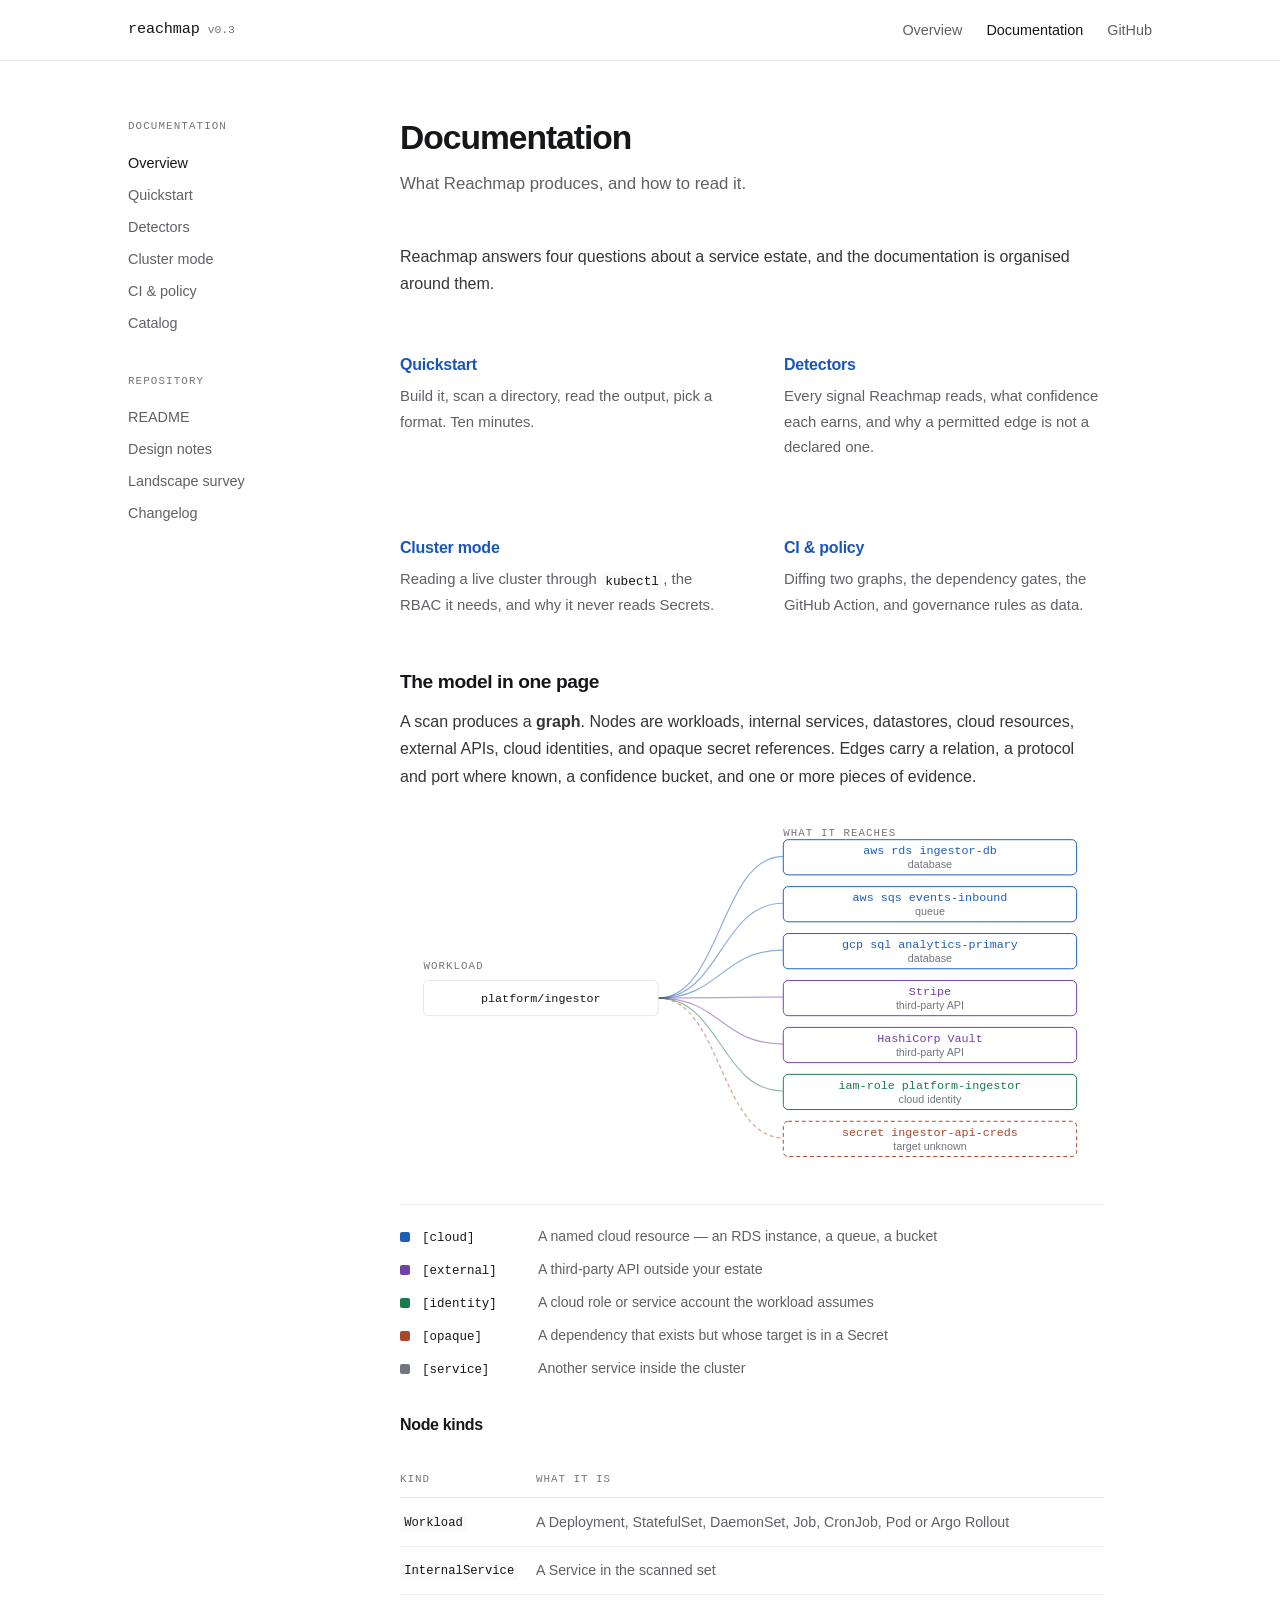
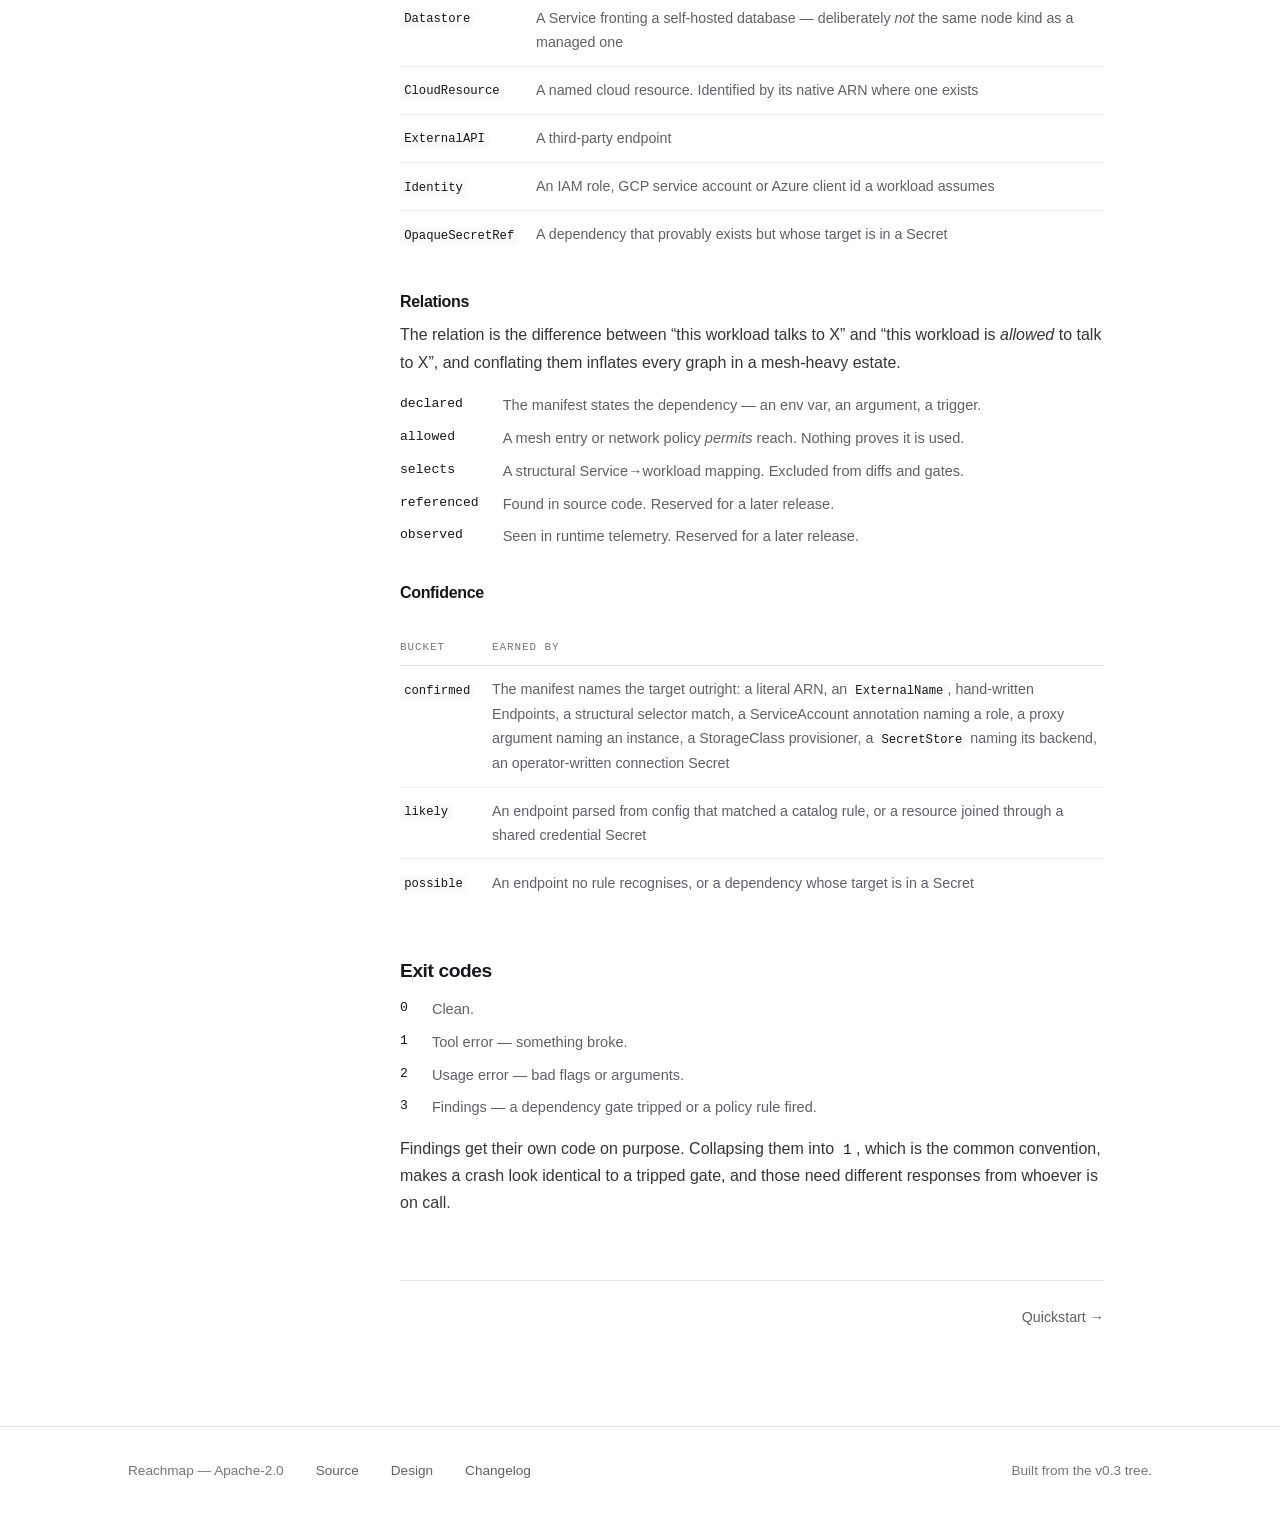
==== commit add44590: "design: lead with the payoff, and draw the parts worth drawing The landing page opened with what the" ====
--- a/docs/index.html
+++ b/docs/index.html
@@ -76,6 +76,10 @@
 Edges carry a relation, a protocol and port where known, a confidence bucket, and one or
 more pieces of evidence.</p>
 
+<figure class="dia "><div class="dia-scroll"><div class="dia-inner" style="min-width:660px"><svg class="dia-svg" viewBox="0 0 720 350" role="img" aria-labelledby="tb25acefd d24c980c4" preserveAspectRatio="xMidYMid meet"><title id="tb25acefd">The reach graph a scan produces</title><desc id="d24c980c4">The workload platform/ingestor on the left, connected to seven targets on the right: three cloud resources, two third-party APIs, one cloud identity, and one unresolved secret reference. Each target is coloured by kind.</desc><g><path d="M264 176 C328.0 176, 328.0 31, 392 31" class="e-line e-cloud"/><path d="M264 176 C328.0 176, 328.0 79, 392 79" class="e-line e-cloud"/><path d="M264 176 C328.0 176, 328.0 127, 392 127" class="e-line e-cloud"/><path d="M264 176 C328.0 176, 328.0 175, 392 175" class="e-line e-ext"/><path d="M264 176 C328.0 176, 328.0 223, 392 223" class="e-line e-ext"/><path d="M264 176 C328.0 176, 328.0 271, 392 271" class="e-line e-ident"/><path d="M264 176 C328.0 176, 328.0 319, 392 319" class="e-line e-opaque"/><rect x="24" y="158" width="240" height="36" rx="5" class="n-box workload"/><text x="144.0" y="180.0" class="n-label workload">platform/ingestor</text><text x="24" y="146" class="d-cap">WORKLOAD</text><text x="392" y="10" class="d-cap">WHAT IT REACHES</text><rect x="392" y="14" width="300" height="36" rx="5" class="n-box cloud"/><text x="542.0" y="29.0" class="n-label cloud">aws rds ingestor-db</text><text x="542.0" y="43.0" class="n-sub">database</text><rect x="392" y="62" width="300" height="36" rx="5" class="n-box cloud"/><text x="542.0" y="77.0" class="n-label cloud">aws sqs events-inbound</text><text x="542.0" y="91.0" class="n-sub">queue</text><rect x="392" y="110" width="300" height="36" rx="5" class="n-box cloud"/><text x="542.0" y="125.0" class="n-label cloud">gcp sql analytics-primary</text><text x="542.0" y="139.0" class="n-sub">database</text><rect x="392" y="158" width="300" height="36" rx="5" class="n-box ext"/><text x="542.0" y="173.0" class="n-label ext">Stripe</text><text x="542.0" y="187.0" class="n-sub">third-party API</text><rect x="392" y="206" width="300" height="36" rx="5" class="n-box ext"/><text x="542.0" y="221.0" class="n-label ext">HashiCorp Vault</text><text x="542.0" y="235.0" class="n-sub">third-party API</text><rect x="392" y="254" width="300" height="36" rx="5" class="n-box ident"/><text x="542.0" y="269.0" class="n-label ident">iam-role platform-ingestor</text><text x="542.0" y="283.0" class="n-sub">cloud identity</text><rect x="392" y="302" width="300" height="36" rx="5" class="n-box opaque"/><text x="542.0" y="317.0" class="n-label opaque">secret ingestor-api-creds</text><text x="542.0" y="331.0" class="n-sub">target unknown</text></g></svg></div></div></figure>
+
+<div class="legend"><div class="lg-row"><span class="lg-swatch lg-cloud"></span><code class="lg-tag">[cloud]</code><span class="lg-desc">A named cloud resource — an RDS instance, a queue, a bucket</span></div><div class="lg-row"><span class="lg-swatch lg-ext"></span><code class="lg-tag">[external]</code><span class="lg-desc">A third-party API outside your estate</span></div><div class="lg-row"><span class="lg-swatch lg-ident"></span><code class="lg-tag">[identity]</code><span class="lg-desc">A cloud role or service account the workload assumes</span></div><div class="lg-row"><span class="lg-swatch lg-opaque"></span><code class="lg-tag">[opaque]</code><span class="lg-desc">A dependency that exists but whose target is in a Secret</span></div><div class="lg-row"><span class="lg-swatch lg-svc"></span><code class="lg-tag">[service]</code><span class="lg-desc">Another service inside the cluster</span></div></div>
+
 <h3 id="node-kinds">Node kinds<a class="anchor" href="#node-kinds" aria-label="Permalink">#</a></h3>
 <div class="table-scroll">
 <table>
--- a/assets/style.css
+++ b/assets/style.css
@@ -348,3 +348,188 @@
   border-radius: var(--radius); font-size: 0.88rem;
 }
 .skip:focus { left: 1rem; top: 1rem; z-index: 50; }
+
+/* ==========================================================================
+   Diagrams
+   Colour lives here, not in the SVG, so a token change moves the drawings and
+   the terminal output together. The node colours are the scan output's colours
+   on purpose: the legend teaches them once and they stay learned.
+   ========================================================================== */
+
+.dia { margin: 2.25rem 0; }
+.dia-scroll { overflow-x: auto; overscroll-behavior-x: contain; scrollbar-width: thin; }
+.dia-inner { max-width: 100%; }
+.dia-svg { width: 100%; height: auto; display: block; }
+.dia figcaption {
+  margin-top: 0.7rem; font-size: 0.84rem; color: var(--fg-mute);
+}
+
+/* shared primitives */
+.n-box { fill: var(--bg); stroke: var(--line); stroke-width: 1; }
+.n-label {
+  font-family: var(--mono); font-size: 12px; fill: var(--fg-strong);
+  text-anchor: middle;
+}
+.n-sub {
+  font-family: var(--sans); font-size: 11px; fill: var(--fg-faint);
+  text-anchor: middle;
+}
+.e-line { fill: none; stroke: var(--line); stroke-width: 1.2; }
+.e-head { fill: var(--fg-faint); stroke: none; }
+/* 11px, not 9.5px. A diagram scaled to fit an 800px column renders its text at
+   roughly 0.85x, and 9.5px declared became 8px on screen — small enough that
+   the captions were decorative rather than readable. */
+.d-cap {
+  font-family: var(--mono); font-size: 11px; letter-spacing: 0.1em;
+  fill: var(--fg-faint); text-transform: uppercase;
+}
+.d-rule { stroke: var(--line); stroke-width: 1; }
+
+/* node kinds — the same five the terminal prints */
+.n-box.cloud, .e-cloud  { stroke: var(--cloud); }
+.n-box.ext,   .e-ext    { stroke: var(--external); }
+.n-box.ident, .e-ident  { stroke: var(--identity); }
+.n-box.opaque, .e-opaque{ stroke: var(--opaque); stroke-dasharray: 4 3; }
+.n-label.cloud  { fill: var(--cloud); }
+.n-label.ext    { fill: var(--external); }
+.n-label.ident  { fill: var(--identity); }
+.n-label.opaque { fill: var(--opaque); }
+.e-cloud, .e-ext, .e-ident, .e-opaque { opacity: .5; }
+
+/* blast radius */
+.n-box.hit { stroke: var(--likely); stroke-width: 1.8; fill: #fffaf0; }
+.n-box.down { stroke: var(--likely); stroke-width: 1.8; fill: #fffaf0; }
+.n-label.down { fill: var(--likely); }
+.e-hot { stroke: var(--likely); stroke-width: 1.8; opacity: 1; }
+.pulse { fill: var(--likely); }
+.d-note {
+  font-family: var(--mono); font-size: 11px; fill: var(--likely);
+}
+.d-ask { font-family: var(--sans); font-size: 14px; fill: var(--fg-mute); }
+.d-ans { font-family: var(--sans); font-size: 14px; font-weight: 600; fill: var(--fg-strong); }
+
+/* pipeline + gate stages */
+.n-box.stage { fill: var(--bg-soft); stroke: var(--line); }
+.n-box.ok { fill: var(--bg); stroke: var(--confirmed); }
+.n-label.ok { fill: var(--confirmed); }
+.n-box.wl { fill: var(--fg-strong); stroke: var(--fg-strong); }
+.n-label.wl { fill: #fff; }
+.n-box.surf { fill: var(--bg-soft); stroke: var(--line); }
+.n-box.surf-out { stroke: var(--accent); }
+.n-label.surf-out { fill: var(--accent); }
+
+/* cluster-mode boundary */
+.zone { fill: var(--bg-soft); stroke: var(--line); }
+.zone-off { fill: #fdf6f3; stroke: #e8cfc6; }
+.n-box.read { fill: var(--bg); stroke: var(--line-soft); }
+.n-box.never { fill: #fff; stroke: var(--opaque); stroke-dasharray: 4 3; }
+.n-label.never { fill: var(--opaque); }
+.z-note { font-family: var(--sans); font-size: 12px; fill: var(--fg-mute); }
+.z-test { fill: var(--fg-strong); font-weight: 600; }
+.e-cut { stroke: var(--opaque); stroke-width: 1.2; stroke-dasharray: 4 3; }
+.e-cross { stroke: var(--opaque); stroke-width: 1.6; fill: none; }
+
+/* confidence scale */
+.cf-chip { fill: var(--line); }
+.cf-chip.cf-conf { fill: var(--confirmed); }
+.cf-chip.cf-likely { fill: var(--likely); }
+.cf-chip.cf-poss { fill: var(--possible); }
+.cf-name { font-family: var(--mono); font-size: 13px; font-weight: 500; }
+.cf-name.cf-conf { fill: var(--confirmed); }
+.cf-name.cf-likely { fill: var(--likely); }
+.cf-name.cf-poss { fill: var(--possible); }
+.cf-claim { font-family: var(--sans); font-size: 13px; fill: var(--fg-strong); }
+.cf-eg { font-family: var(--sans); font-size: 12px; fill: var(--fg-mute); }
+
+/* ---------- legend ---------- */
+
+.legend {
+  display: grid; gap: 0.55rem;
+  margin: 1.5rem 0 0;
+  padding-top: 1.25rem; border-top: 1px solid var(--line-soft);
+}
+.lg-row { display: grid; grid-template-columns: 10px 6.5rem 1fr; gap: 0.75rem; align-items: baseline; }
+.lg-swatch { width: 10px; height: 10px; border-radius: 2px; background: var(--line); align-self: center; }
+.lg-swatch.lg-cloud  { background: var(--cloud); }
+.lg-swatch.lg-ext    { background: var(--external); }
+.lg-swatch.lg-ident  { background: var(--identity); }
+.lg-swatch.lg-opaque { background: var(--opaque); }
+.lg-swatch.lg-svc    { background: var(--fg-faint); }
+.lg-tag { font-size: 0.78rem; background: none; padding: 0; color: var(--fg-strong); }
+.lg-desc { font-size: 0.88rem; color: var(--fg-mute); }
+@media (max-width: 34rem) {
+  .lg-row { grid-template-columns: 10px 1fr; }
+  .lg-desc { grid-column: 2; }
+}
+
+/* ---------- payoff cards ---------- */
+
+.payoffs { display: grid; grid-template-columns: repeat(2, 1fr); gap: 2.5rem 4rem; }
+@media (max-width: 52rem) { .payoffs { grid-template-columns: 1fr; gap: 2.25rem; } }
+.payoff .p-icon {
+  width: 20px; height: 20px; color: var(--accent);
+  display: block; margin-bottom: 0.7rem;
+}
+.payoff .i-dot { fill: currentColor; stroke: none; }
+.payoff h3 { font-size: 0.98rem; margin-bottom: 0.4rem; letter-spacing: -0.014em; }
+.payoff p { color: var(--fg-mute); font-size: 0.93rem; margin: 0; }
+.payoff .p-q {
+  display: block; margin-top: 0.6rem; font-size: 0.87rem;
+  color: var(--fg-faint); font-style: italic;
+}
+
+/* ---------- pull-request comment illustration ---------- */
+
+.pr-mock {
+  border: 1px solid var(--line); border-radius: 7px; overflow: hidden;
+  margin: 1.75rem 0; font-size: 0.88rem; background: var(--bg);
+}
+.pr-head {
+  display: flex; align-items: center; gap: 0.55rem;
+  padding: 0.6rem 0.9rem; background: var(--bg-soft);
+  border-bottom: 1px solid var(--line);
+}
+.pr-avatar {
+  width: 20px; height: 20px; border-radius: 50%; background: var(--fg-strong);
+  color: #fff; font-family: var(--mono); font-size: 0.7rem;
+  display: grid; place-items: center;
+}
+.pr-who { font-weight: 600; color: var(--fg-strong); }
+.pr-when { color: var(--fg-mute); font-size: 0.82rem; }
+.pr-body { padding: 1rem 1.1rem 1.15rem; }
+.pr-title { font-weight: 600; color: var(--fg-strong); margin: 0 0 0.75rem; }
+.pr-warn {
+  border-left: 3px solid var(--likely); padding: 0.5rem 0 0.5rem 0.85rem;
+  margin-bottom: 1rem; color: var(--fg-mute);
+}
+.pr-warn > strong { color: var(--fg-strong); display: block; margin-bottom: 0.3rem; }
+.pr-warn div strong { color: var(--fg-strong); }
+.pr-warn div { font-size: 0.86rem; }
+.pr-sub { margin: 0 0 0.5rem; color: var(--fg-mute); font-size: 0.86rem; }
+.pr-body table { font-size: 0.82rem; }
+.pr-body .table-scroll { margin: 0; }
+
+/* ---------- next steps ---------- */
+
+.next { display: grid; grid-template-columns: repeat(3, 1fr); gap: 1px; background: var(--line); border: 1px solid var(--line); border-radius: var(--radius); overflow: hidden; }
+@media (max-width: 52rem) { .next { grid-template-columns: 1fr; } }
+.next a { display: block; padding: 1.1rem 1.2rem; background: var(--bg); color: inherit; }
+.next a:hover { background: var(--bg-soft); text-decoration: none; }
+.next .n-step { font-family: var(--mono); font-size: 0.7rem; color: var(--fg-faint); letter-spacing: 0.08em; }
+.next .n-name { display: block; margin: 0.3rem 0 0.2rem; font-weight: 600; color: var(--accent); }
+.next .n-why { font-size: 0.86rem; color: var(--fg-mute); }
+
+/* ---------- on this page ---------- */
+
+.toc {
+  border-left: 2px solid var(--line); padding: 0.1rem 0 0.1rem 1.1rem;
+  margin: 0 0 2.5rem; font-size: 0.88rem;
+}
+.toc .toc-cap {
+  font-family: var(--mono); font-size: 0.68rem; letter-spacing: 0.1em;
+  text-transform: uppercase; color: var(--fg-faint); display: block;
+  margin-bottom: 0.4rem;
+}
+.toc ul { list-style: none; margin: 0; padding: 0; display: grid; gap: 0.22rem; }
+.toc a { color: var(--fg-mute); }
+.toc a:hover { color: var(--accent); }
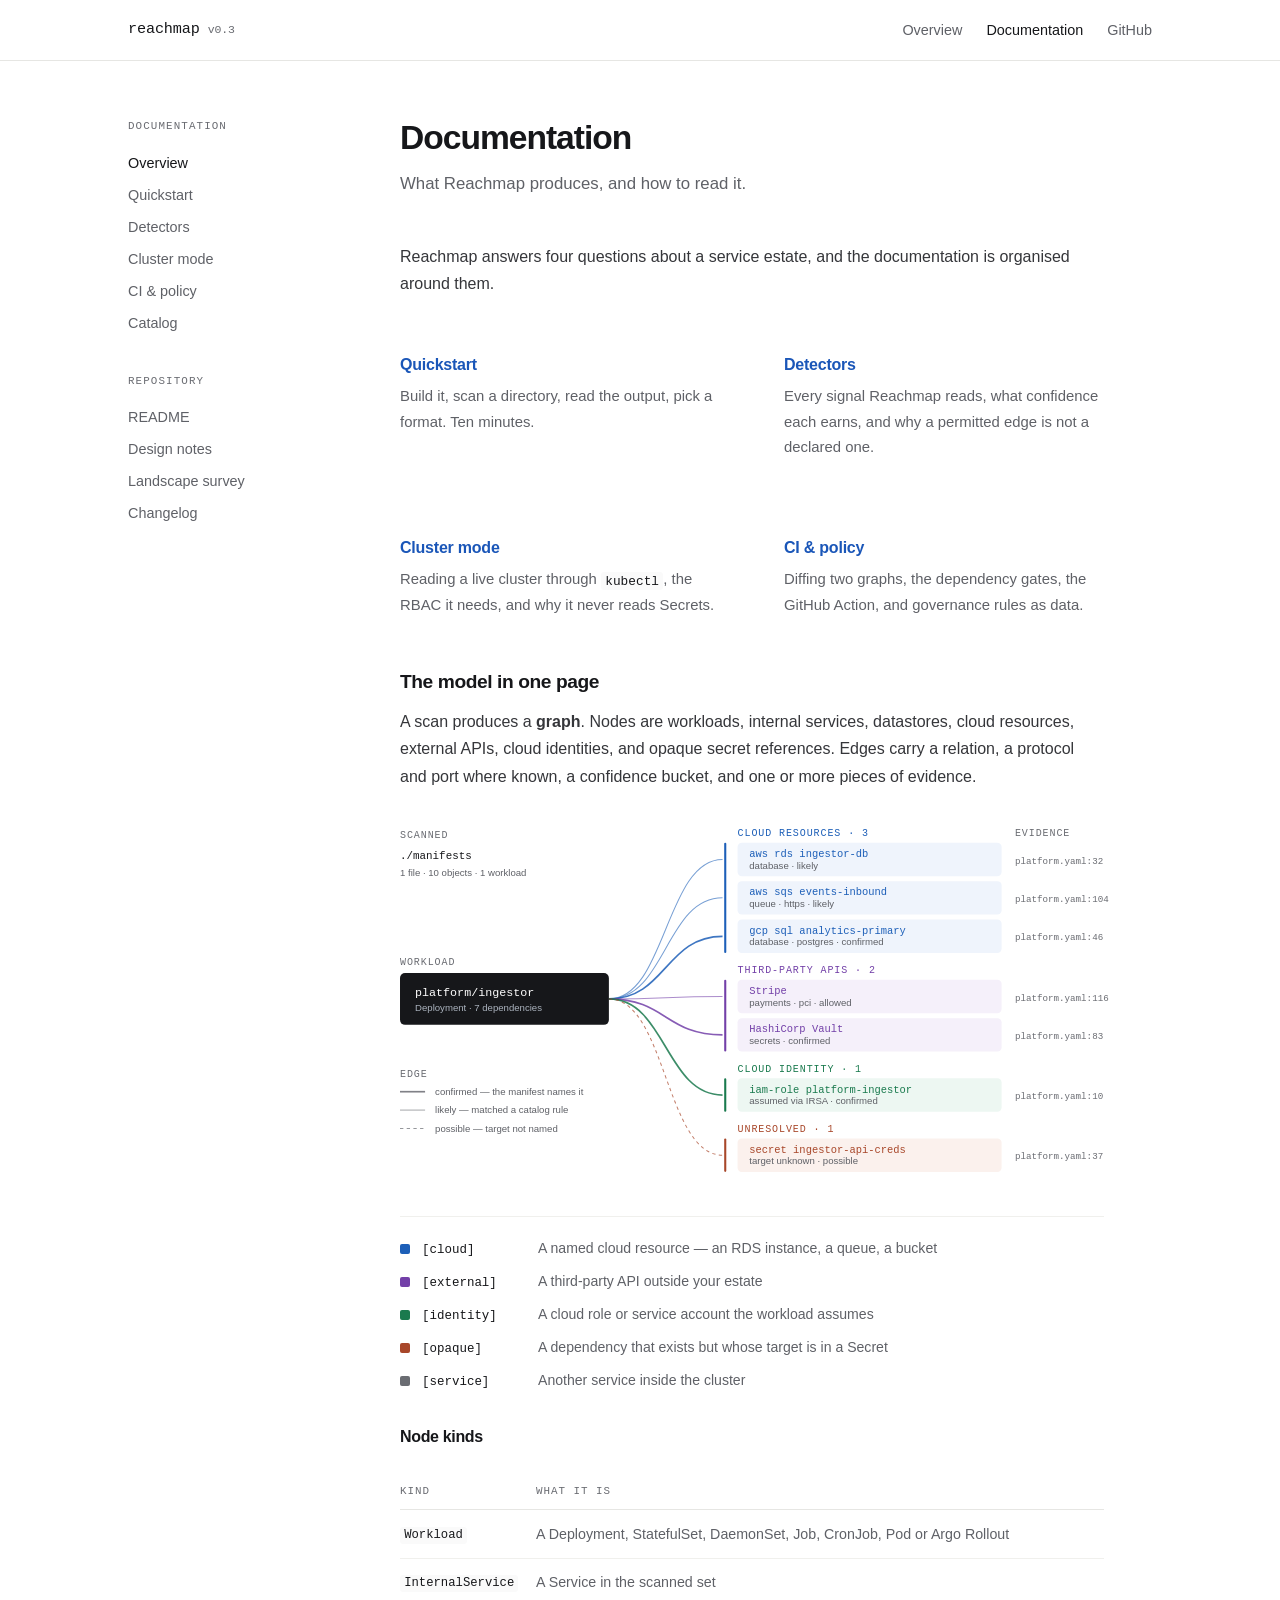
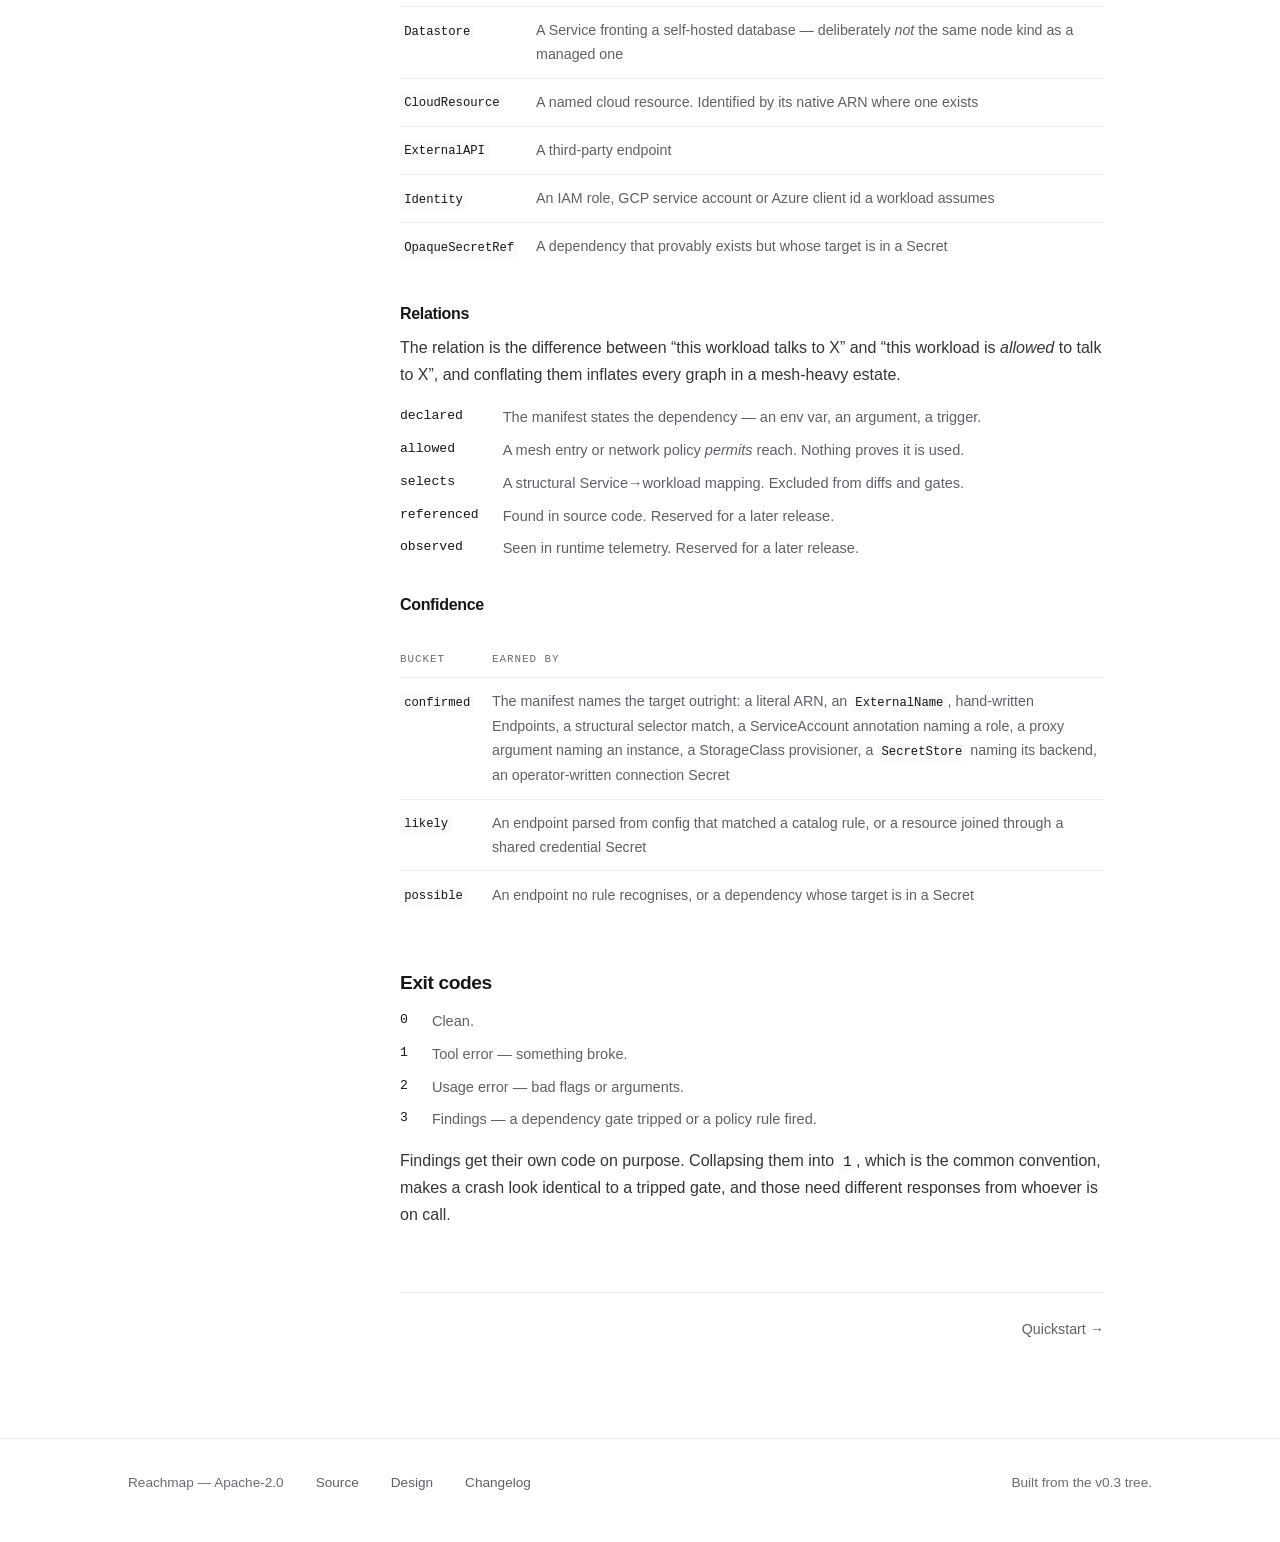
==== commit 1344ee2b: "design: make the reach graph carry more than the paragraph above it The diagram drew seven identical" ====
--- a/docs/index.html
+++ b/docs/index.html
@@ -76,7 +76,7 @@
 Edges carry a relation, a protocol and port where known, a confidence bucket, and one or
 more pieces of evidence.</p>
 
-<figure class="dia "><div class="dia-scroll"><div class="dia-inner" style="min-width:660px"><svg class="dia-svg" viewBox="0 0 720 350" role="img" aria-labelledby="tb25acefd d24c980c4" preserveAspectRatio="xMidYMid meet"><title id="tb25acefd">The reach graph a scan produces</title><desc id="d24c980c4">The workload platform/ingestor on the left, connected to seven targets on the right: three cloud resources, two third-party APIs, one cloud identity, and one unresolved secret reference. Each target is coloured by kind.</desc><g><path d="M264 176 C328.0 176, 328.0 31, 392 31" class="e-line e-cloud"/><path d="M264 176 C328.0 176, 328.0 79, 392 79" class="e-line e-cloud"/><path d="M264 176 C328.0 176, 328.0 127, 392 127" class="e-line e-cloud"/><path d="M264 176 C328.0 176, 328.0 175, 392 175" class="e-line e-ext"/><path d="M264 176 C328.0 176, 328.0 223, 392 223" class="e-line e-ext"/><path d="M264 176 C328.0 176, 328.0 271, 392 271" class="e-line e-ident"/><path d="M264 176 C328.0 176, 328.0 319, 392 319" class="e-line e-opaque"/><rect x="24" y="158" width="240" height="36" rx="5" class="n-box workload"/><text x="144.0" y="180.0" class="n-label workload">platform/ingestor</text><text x="24" y="146" class="d-cap">WORKLOAD</text><text x="392" y="10" class="d-cap">WHAT IT REACHES</text><rect x="392" y="14" width="300" height="36" rx="5" class="n-box cloud"/><text x="542.0" y="29.0" class="n-label cloud">aws rds ingestor-db</text><text x="542.0" y="43.0" class="n-sub">database</text><rect x="392" y="62" width="300" height="36" rx="5" class="n-box cloud"/><text x="542.0" y="77.0" class="n-label cloud">aws sqs events-inbound</text><text x="542.0" y="91.0" class="n-sub">queue</text><rect x="392" y="110" width="300" height="36" rx="5" class="n-box cloud"/><text x="542.0" y="125.0" class="n-label cloud">gcp sql analytics-primary</text><text x="542.0" y="139.0" class="n-sub">database</text><rect x="392" y="158" width="300" height="36" rx="5" class="n-box ext"/><text x="542.0" y="173.0" class="n-label ext">Stripe</text><text x="542.0" y="187.0" class="n-sub">third-party API</text><rect x="392" y="206" width="300" height="36" rx="5" class="n-box ext"/><text x="542.0" y="221.0" class="n-label ext">HashiCorp Vault</text><text x="542.0" y="235.0" class="n-sub">third-party API</text><rect x="392" y="254" width="300" height="36" rx="5" class="n-box ident"/><text x="542.0" y="269.0" class="n-label ident">iam-role platform-ingestor</text><text x="542.0" y="283.0" class="n-sub">cloud identity</text><rect x="392" y="302" width="300" height="36" rx="5" class="n-box opaque"/><text x="542.0" y="317.0" class="n-label opaque">secret ingestor-api-creds</text><text x="542.0" y="331.0" class="n-sub">target unknown</text></g></svg></div></div></figure>
+<figure class="dia "><div class="dia-scroll"><div class="dia-inner" style="min-width:740px"><svg class="dia-svg" viewBox="0 0 900 424" role="img" aria-labelledby="tb25acefd dbb369de7" preserveAspectRatio="xMidYMid meet"><title id="tb25acefd">The reach graph a scan produces</title><desc id="dbb369de7">The workload platform/ingestor on the left connects to seven targets, grouped by kind: three cloud resources, two third-party APIs, one cloud identity, and one unresolved secret reference. Each target shows its category, protocol and confidence, and each carries the file and line it was found at. Edge weight shows confidence: heavier for confirmed, lighter for likely, dashed where the target could not be named.</desc><g><path d="M250 207 C318.0 207, 318.0 40.0, 386 40.0" class="rg-edge rg-likely e-cloud"/><path d="M250 207 C318.0 207, 318.0 86.0, 386 86.0" class="rg-edge rg-likely e-cloud"/><path d="M250 207 C318.0 207, 318.0 132.0, 386 132.0" class="rg-edge rg-conf e-cloud"/><path d="M250 207 C318.0 207, 318.0 204.0, 386 204.0" class="rg-edge rg-likely e-ext"/><path d="M250 207 C318.0 207, 318.0 250.0, 386 250.0" class="rg-edge rg-conf e-ext"/><path d="M250 207 C318.0 207, 318.0 322.0, 386 322.0" class="rg-edge rg-conf e-ident"/><path d="M250 207 C318.0 207, 318.0 394.0, 386 394.0" class="rg-edge rg-poss e-opaque"/><rect x="404" y="20" width="316" height="40" rx="5" class="rg-node rg-cloud"/><text x="418" y="37" class="rg-name rg-cloud">aws rds ingestor-db</text><text x="418" y="51" class="rg-sub">database · likely</text><text x="736" y="45" class="rg-ev">platform.yaml:32</text><rect x="404" y="66" width="316" height="40" rx="5" class="rg-node rg-cloud"/><text x="418" y="83" class="rg-name rg-cloud">aws sqs events-inbound</text><text x="418" y="97" class="rg-sub">queue · https · likely</text><text x="736" y="91" class="rg-ev">platform.yaml:104</text><rect x="404" y="112" width="316" height="40" rx="5" class="rg-node rg-cloud"/><text x="418" y="129" class="rg-name rg-cloud">gcp sql analytics-primary</text><text x="418" y="143" class="rg-sub">database · postgres · confirmed</text><text x="736" y="137" class="rg-ev">platform.yaml:46</text><rect x="388" y="20" width="2.5" height="132" rx="1.25" class="rg-rail rg-cloud"/><text x="404" y="12" class="rg-cap rg-cloud">CLOUD RESOURCES &middot; 3</text><rect x="404" y="184" width="316" height="40" rx="5" class="rg-node rg-ext"/><text x="418" y="201" class="rg-name rg-ext">Stripe</text><text x="418" y="215" class="rg-sub">payments · pci · allowed</text><text x="736" y="209" class="rg-ev">platform.yaml:116</text><rect x="404" y="230" width="316" height="40" rx="5" class="rg-node rg-ext"/><text x="418" y="247" class="rg-name rg-ext">HashiCorp Vault</text><text x="418" y="261" class="rg-sub">secrets · confirmed</text><text x="736" y="255" class="rg-ev">platform.yaml:83</text><rect x="388" y="184" width="2.5" height="86" rx="1.25" class="rg-rail rg-ext"/><text x="404" y="176" class="rg-cap rg-ext">THIRD-PARTY APIS &middot; 2</text><rect x="404" y="302" width="316" height="40" rx="5" class="rg-node rg-ident"/><text x="418" y="319" class="rg-name rg-ident">iam-role platform-ingestor</text><text x="418" y="333" class="rg-sub">assumed via IRSA · confirmed</text><text x="736" y="327" class="rg-ev">platform.yaml:10</text><rect x="388" y="302" width="2.5" height="40" rx="1.25" class="rg-rail rg-ident"/><text x="404" y="294" class="rg-cap rg-ident">CLOUD IDENTITY &middot; 1</text><rect x="404" y="374" width="316" height="40" rx="5" class="rg-node rg-opaque"/><text x="418" y="391" class="rg-name rg-opaque">secret ingestor-api-creds</text><text x="418" y="405" class="rg-sub">target unknown · possible</text><text x="736" y="399" class="rg-ev">platform.yaml:37</text><rect x="388" y="374" width="2.5" height="40" rx="1.25" class="rg-rail rg-opaque"/><text x="404" y="366" class="rg-cap rg-opaque">UNRESOLVED &middot; 1</text><text x="736" y="12" class="rg-cap rg-ev-cap">EVIDENCE</text><text x="0" y="14" class="rg-cap">SCANNED</text><text x="0" y="40" class="rg-src">./manifests</text><text x="0" y="60" class="rg-key">1 file &middot; 10 objects &middot; 1 workload</text><text x="0" y="166" class="rg-cap">WORKLOAD</text><rect x="0" y="176" width="250" height="62" rx="6" class="rg-wl"/><text x="18" y="203" class="rg-wl-name">platform/ingestor</text><text x="18" y="221" class="rg-wl-sub">Deployment &middot; 7 dependencies</text><text x="0" y="300" class="rg-cap">EDGE</text><line x1="0" y1="318" x2="30" y2="318" class="rg-edge rg-conf rg-key-line"/><text x="42" y="322" class="rg-key">confirmed — the manifest names it</text><line x1="0" y1="340" x2="30" y2="340" class="rg-edge rg-likely rg-key-line"/><text x="42" y="344" class="rg-key">likely — matched a catalog rule</text><line x1="0" y1="362" x2="30" y2="362" class="rg-edge rg-poss rg-key-line"/><text x="42" y="366" class="rg-key">possible — target not named</text></g></svg></div></div></figure>
 
 <div class="legend"><div class="lg-row"><span class="lg-swatch lg-cloud"></span><code class="lg-tag">[cloud]</code><span class="lg-desc">A named cloud resource — an RDS instance, a queue, a bucket</span></div><div class="lg-row"><span class="lg-swatch lg-ext"></span><code class="lg-tag">[external]</code><span class="lg-desc">A third-party API outside your estate</span></div><div class="lg-row"><span class="lg-swatch lg-ident"></span><code class="lg-tag">[identity]</code><span class="lg-desc">A cloud role or service account the workload assumes</span></div><div class="lg-row"><span class="lg-swatch lg-opaque"></span><code class="lg-tag">[opaque]</code><span class="lg-desc">A dependency that exists but whose target is in a Secret</span></div><div class="lg-row"><span class="lg-swatch lg-svc"></span><code class="lg-tag">[service]</code><span class="lg-desc">Another service inside the cluster</span></div></div>
 
--- a/assets/style.css
+++ b/assets/style.css
@@ -17,14 +17,31 @@
   --fg-mute:   #5f6167;
   /* Not lighter than this. Hierarchy here comes from size, weight and letter-
      spacing; leaning on low contrast instead would push labels, table headers
-     and detector names below 4.5:1, and those are content, not decoration. */
-  --fg-faint:  #74767d;
+     and detector names below 4.5:1, and those are content, not decoration.
+     Tuned against the darkest ground it ever sits on (--tint-purple), not
+     against white: the tinted cards cost roughly half a point of ratio, which
+     is what pushed the eyebrows and card captions under the floor. */
+  --fg-faint:  #6a6c72;
   /* Punctuation only — the shell prompt and the arrow glyph. Exempt from the
      text contrast floor because there is nothing to read in them. */
   --fg-glyph:  #9296a0;
 
   --accent:      #1a56b8;
   --accent-soft: #eef3fb;
+
+  /* Tints. The page had exactly two colours and nine identically shaped
+     sections, which is what made it read like a chapter book. These give each
+     card a field of its own without turning the thing into a pitch deck. */
+  --tint-blue:   #eff4fc;
+  --tint-green:  #edf7f2;
+  --tint-amber:  #fdf6e9;
+  --tint-purple: #f5f0fa;
+  --tint-clay:   #fbf1ed;
+  --edge-blue:   #cfe0f6;
+  --edge-green:  #c7e6d6;
+  --edge-amber:  #f0dfb8;
+  --edge-purple: #e0d2ef;
+  --edge-clay:   #f0d7cc;
 
   /* Semantic tokens for scan output. These are the same buckets the tool
      prints, so the page and the terminal agree on what a colour means. */
@@ -205,29 +222,75 @@
 .t-warn    { color: var(--likely); }
 .t-add     { color: var(--confirmed); }
 
-/* ---------- sections ---------- */
-
-section { padding: 4rem 0; }
-section + section { border-top: 1px solid var(--line-soft); }
+/* ---------- surfaces ----------
+   Three of them, alternating. A hairline between nine identical white
+   sections is a page break, not a rhythm; a change of ground is. */
+
+section { padding: 4.5rem 0; }
+section.band-soft { background: var(--bg-soft); }
+/* On the soft band the code surface has to move the other way, or a #fcfcfb
+   block on a #fafafa ground is not a block at all. */
+section.band-soft .term pre,
+section.band-soft .pr-mock,
+section.band-soft .card { background: #fff; }
+section.band-soft .hero-art { background: #fff; }
+section.band-soft + section.band-soft { border-top: 1px solid var(--line); }
+section.plain + section.plain { border-top: 1px solid var(--line-soft); }
+
+/* Dark bands re-point the tokens rather than restating every rule, so a
+   section flips wholesale — including the syntax colours inside a code block,
+   which have to brighten or they disappear. */
+section.band-ink {
+  --bg:        #0e1319;
+  --bg-soft:   #141b23;
+  --bg-code:   #0a0e13;
+  --line:      #24303d;
+  --line-soft: #1a232d;
+  --fg:        #cfd8e3;
+  --fg-strong: #f4f7fa;
+  --fg-mute:   #9dabbb;
+  --fg-faint:  #8593a3;
+  --fg-glyph:  #64738400;
+  --accent:      #7cbcf7;
+  --accent-soft: #14202d;
+  --confirmed: #6ad3a0;
+  --likely:    #e6c473;
+  --possible:  #9dabbb;
+  --cloud:     #74bbf7;
+  --external:  #cf97e2;
+  --identity:  #6ad3a0;
+  --opaque:    #ec9a88;
+  --tint-blue: #14202d;
+  --edge-blue: #24303d;
+  background: #0e1319;
+  color: var(--fg);
+}
+section.band-ink .t-prompt, section.band-ink .t-arrow { color: #647384; }
+section.band-ink .t-meta { color: #8593a3; }
+section.band-ink .term pre { color: #c6d1de; }
+section.band-ink :not(pre) > code { background: #18222e; color: #e6edf5; }
+section.band-ink .btn-primary { background: #fff; color: #0e1319; }
+section.band-ink .btn-primary:hover { background: #dbe6f2; color: #0e1319; }
 
 .sec-label {
   font-family: var(--mono); font-size: 0.7rem; letter-spacing: 0.1em;
   text-transform: uppercase; color: var(--fg-faint); margin-bottom: 0.9rem;
 }
-section > .wrap > h2 {
-  font-size: clamp(1.35rem, 3vw, 1.65rem);
-  letter-spacing: -0.026em;
+section h2 {
+  font-size: clamp(1.4rem, 3vw, 1.75rem);
+  letter-spacing: -0.028em;
   margin-bottom: 1rem;
 }
+section h3 { font-size: 1rem; letter-spacing: -0.016em; }
 .sec-intro { color: var(--fg-mute); max-width: 42rem; margin-bottom: 2.5rem; }
 
 /* Columns, not boxes. The old grid drew a border around every claim, which
    made three short paragraphs look like a control panel. */
 .grid { display: grid; gap: 2.5rem 3rem; }
-.grid-3 { grid-template-columns: repeat(3, 1fr); }
-.grid-2 { grid-template-columns: repeat(2, 1fr); gap: 2.75rem 4rem; }
+.grid-3 { grid-template-columns: repeat(3, minmax(0, 1fr)); }
+.grid-2 { grid-template-columns: repeat(2, minmax(0, 1fr)); gap: 2.75rem 4rem; }
 @media (max-width: 52rem) {
-  .grid-3, .grid-2 { grid-template-columns: 1fr; gap: 2.25rem; }
+  .grid-3, .grid-2 { grid-template-columns: minmax(0, 1fr); gap: 2.25rem; }
 }
 
 .cell h3 { font-size: 0.98rem; margin-bottom: 0.45rem; letter-spacing: -0.014em; }
@@ -274,7 +337,7 @@
   gap: 4rem; padding: 3.5rem 0 6rem;
 }
 @media (max-width: 58rem) {
-  .docs { grid-template-columns: 1fr; gap: 2rem; padding-top: 2.25rem; }
+  .docs { grid-template-columns: minmax(0, 1fr); gap: 2rem; padding-top: 2.25rem; }
 }
 
 .docs-nav { font-size: 0.9rem; }
@@ -464,8 +527,8 @@
 
 /* ---------- payoff cards ---------- */
 
-.payoffs { display: grid; grid-template-columns: repeat(2, 1fr); gap: 2.5rem 4rem; }
-@media (max-width: 52rem) { .payoffs { grid-template-columns: 1fr; gap: 2.25rem; } }
+.payoffs { display: grid; grid-template-columns: repeat(2, minmax(0, 1fr)); gap: 2.5rem 4rem; }
+@media (max-width: 52rem) { .payoffs { grid-template-columns: minmax(0, 1fr); gap: 2.25rem; } }
 .payoff .p-icon {
   width: 20px; height: 20px; color: var(--accent);
   display: block; margin-bottom: 0.7rem;
@@ -511,8 +574,8 @@
 
 /* ---------- next steps ---------- */
 
-.next { display: grid; grid-template-columns: repeat(3, 1fr); gap: 1px; background: var(--line); border: 1px solid var(--line); border-radius: var(--radius); overflow: hidden; }
-@media (max-width: 52rem) { .next { grid-template-columns: 1fr; } }
+.next { display: grid; grid-template-columns: repeat(3, minmax(0, 1fr)); gap: 1px; background: var(--line); border: 1px solid var(--line); border-radius: var(--radius); overflow: hidden; }
+@media (max-width: 52rem) { .next { grid-template-columns: minmax(0, 1fr); } }
 .next a { display: block; padding: 1.1rem 1.2rem; background: var(--bg); color: inherit; }
 .next a:hover { background: var(--bg-soft); text-decoration: none; }
 .next .n-step { font-family: var(--mono); font-size: 0.7rem; color: var(--fg-faint); letter-spacing: 0.08em; }
@@ -533,3 +596,241 @@
 .toc ul { list-style: none; margin: 0; padding: 0; display: grid; gap: 0.22rem; }
 .toc a { color: var(--fg-mute); }
 .toc a:hover { color: var(--accent); }
+
+/* ==========================================================================
+   Rhythm: the components that stop every section looking the same
+   ========================================================================== */
+
+/* ---------- hero: side by side, on a faint field ---------- */
+
+.hero {
+  padding: 5rem 0 4.5rem;
+  position: relative;
+  background-image: radial-gradient(circle, var(--line) 1px, transparent 1px);
+  background-size: 26px 26px;
+  background-position: -13px -13px;
+}
+/* The grid is texture, not content: fade it out before it reaches the copy. */
+.hero::after {
+  content: ""; position: absolute; inset: 0; pointer-events: none;
+  background: linear-gradient(to bottom, rgba(255,255,255,.55) 0%, #fff 62%, #fff 100%);
+}
+.hero > .wrap { position: relative; z-index: 1; }
+
+.hero-grid > * { min-width: 0; }
+.split > * { min-width: 0; }
+.hero-grid {
+  display: grid; grid-template-columns: minmax(0, 0.92fr) minmax(0, 1.08fr);
+  gap: 3.5rem; align-items: center;
+}
+@media (max-width: 62rem) { .hero-grid > * { min-width: 0; }
+.split > * { min-width: 0; }
+.hero-grid { grid-template-columns: minmax(0, 1fr); gap: 2.5rem; } }
+
+.hero h1 {
+  font-size: clamp(2.1rem, 4.6vw, 3.35rem);
+  letter-spacing: -0.036em; line-height: 1.12;
+  margin-bottom: 1.2rem;
+}
+.hero .lede { max-width: none; margin-bottom: 2rem; }
+
+.hero-art {
+  background: var(--bg-soft);
+  border: 1px solid var(--line);
+  border-radius: 10px;
+  padding: 1.25rem 1.25rem 1rem;
+}
+.hero-art .dia { margin: 0; }
+.hero-art .dia figcaption { margin-top: 0.85rem; }
+
+.eyebrow {
+  display: inline-flex; align-items: center; gap: 0.5rem;
+  font-family: var(--mono); font-size: 0.7rem; letter-spacing: 0.1em;
+  text-transform: uppercase; color: var(--fg-faint); margin-bottom: 1rem;
+}
+.eyebrow::before {
+  content: ""; width: 1.4rem; height: 2px; border-radius: 2px;
+  background: var(--accent);
+}
+
+/* ---------- the numbers band ---------- */
+
+.stats { display: grid; grid-template-columns: repeat(4, minmax(0, 1fr)); gap: 2rem 1rem; }
+@media (max-width: 52rem) { .stats { grid-template-columns: repeat(2, minmax(0, 1fr)); gap: 2.25rem 1rem; } }
+.stat .s-num {
+  display: block;
+  font-size: clamp(2.1rem, 5vw, 3rem); font-weight: 600;
+  letter-spacing: -0.04em; line-height: 1;
+  color: var(--fg-strong);
+}
+.stat .s-unit { font-size: 0.5em; font-weight: 500; color: var(--fg-mute); letter-spacing: -0.01em; }
+.stat .s-label {
+  display: block; margin-top: 0.6rem; font-size: 0.86rem; color: var(--fg-mute);
+  max-width: 13rem;
+}
+.band-ink .stat .s-num { color: #fff; }
+
+/* ---------- tinted cards ---------- */
+
+.cards { display: grid; gap: 1px; background: var(--line); border: 1px solid var(--line); border-radius: 10px; overflow: hidden; }
+.cards-2 { grid-template-columns: repeat(2, minmax(0, 1fr)); }
+.cards-3 { grid-template-columns: repeat(3, minmax(0, 1fr)); }
+@media (max-width: 52rem) { .cards-2, .cards-3 { grid-template-columns: minmax(0, 1fr); } }
+
+.card { background: var(--bg); padding: 1.6rem 1.5rem; }
+.card h3 { font-size: 1rem; margin-bottom: 0.5rem; letter-spacing: -0.016em; }
+.card p { color: var(--fg-mute); font-size: 0.92rem; margin: 0; }
+
+/* One tint per card, so a row of four reads as four things rather than as one
+   grey slab. The hue matches what the card is about wherever the palette
+   already means something — clay is the unresolved-secret colour. */
+.card.t-b { background: var(--tint-blue); }
+.card.t-g { background: var(--tint-green); }
+.card.t-a { background: var(--tint-amber); }
+.card.t-p { background: var(--tint-purple); }
+.card.t-c { background: var(--tint-clay); }
+
+.card .c-chip {
+  display: inline-grid; place-items: center;
+  width: 2rem; height: 2rem; border-radius: 7px;
+  background: var(--bg); border: 1px solid var(--line);
+  margin-bottom: 0.9rem;
+}
+.card .c-chip .p-icon { width: 17px; height: 17px; }
+.card.t-b .c-chip { color: var(--cloud); border-color: var(--edge-blue); }
+.card.t-g .c-chip { color: var(--identity); border-color: var(--edge-green); }
+.card.t-a .c-chip { color: var(--likely); border-color: var(--edge-amber); }
+.card.t-p .c-chip { color: var(--external); border-color: var(--edge-purple); }
+.card .i-dot { fill: currentColor; stroke: none; }
+.card .c-q {
+  display: block; margin-top: 0.8rem; font-size: 0.86rem;
+  color: var(--fg-faint); font-style: italic;
+}
+
+/* numbered cards — the blind spots */
+.card .c-num {
+  font-family: var(--mono); font-size: 0.72rem; color: var(--fg-faint);
+  letter-spacing: 0.06em;
+}
+.card .c-det {
+  display: inline-block; font-family: var(--mono); font-size: 0.7rem;
+  padding: 0.12rem 0.42rem; border-radius: 3px;
+  background: var(--bg); border: 1px solid var(--line); color: var(--fg-mute);
+  margin-left: 0.5rem;
+}
+
+/* ---------- split: text beside art ---------- */
+
+.split {
+  display: grid; grid-template-columns: minmax(0, 0.85fr) minmax(0, 1.15fr);
+  gap: 3rem; align-items: start;
+}
+.split.split-rev { grid-template-columns: minmax(0, 1.15fr) minmax(0, 0.85fr); }
+@media (max-width: 58rem) {
+  .split, .split.split-rev { grid-template-columns: minmax(0, 1fr); gap: 2rem; }
+}
+.split .sec-intro { margin-bottom: 1.25rem; }
+
+/* ---------- roadmap timeline ---------- */
+
+.road { display: grid; grid-template-columns: repeat(7, minmax(0, 1fr)); gap: 0; margin-top: 1rem; }
+@media (max-width: 62rem) { .road { grid-template-columns: repeat(4, minmax(0, 1fr)); row-gap: 2rem; } }
+@media (max-width: 34rem) { .road { grid-template-columns: repeat(2, minmax(0, 1fr)); } }
+.road-step { position: relative; padding-top: 1.9rem; padding-right: 0.75rem; }
+.road-step::before {
+  content: ""; position: absolute; left: 0; top: 0.45rem;
+  width: 100%; height: 1px; background: var(--line);
+}
+.road-step::after {
+  content: ""; position: absolute; left: 0; top: 0;
+  width: 11px; height: 11px; border-radius: 50%;
+  background: var(--bg); border: 2px solid var(--line);
+}
+.road-step.done::after { background: var(--confirmed); border-color: var(--confirmed); }
+.road-step.now::after { background: var(--bg); border-color: var(--accent); }
+.road-step .r-ver { font-family: var(--mono); font-size: 0.82rem; color: var(--fg-strong); font-weight: 500; }
+.road-step .r-what { display: block; margin-top: 0.3rem; font-size: 0.84rem; color: var(--fg-mute); }
+.road-step.done .r-ver { color: var(--confirmed); }
+.road-step.now .r-ver { color: var(--accent); }
+
+/* ---------- pull statement ---------- */
+
+.pull {
+  font-size: clamp(1.15rem, 2.6vw, 1.5rem);
+  line-height: 1.45; letter-spacing: -0.022em;
+  color: var(--fg-strong); font-weight: 500;
+  max-width: 38rem;
+  border-left: 3px solid var(--accent);
+  padding-left: 1.35rem;
+  margin: 0 0 1.5rem;
+}
+.band-ink .pull { border-left-color: var(--accent); }
+
+/* A legend under a full-width graph has room for two columns. */
+.legend-wide { grid-template-columns: repeat(2, minmax(0, 1fr)); column-gap: 2.5rem; }
+@media (max-width: 52rem) { .legend-wide { grid-template-columns: minmax(0, 1fr); } }
+
+/* ---------- reach graph ----------
+   Its own type scale rather than the shared diagram one: this drawing carries
+   four columns of information and runs at about 0.82 of its viewBox in the
+   docs column, so the shared 11px caption would land at 9px and the evidence
+   column below that. Sizes here are chosen so nothing renders under 9px at the
+   narrowest width the figure is allowed to reach. */
+
+.rg-cap {
+  font-family: var(--mono); font-size: 12px; letter-spacing: 0.09em;
+  fill: var(--fg-faint);
+}
+.rg-cap.rg-cloud  { fill: var(--cloud); }
+.rg-cap.rg-ext    { fill: var(--external); }
+.rg-cap.rg-ident  { fill: var(--identity); }
+.rg-cap.rg-opaque { fill: var(--opaque); }
+
+.rg-rail { fill: var(--line); }
+.rg-rail.rg-cloud  { fill: var(--cloud); }
+.rg-rail.rg-ext    { fill: var(--external); }
+.rg-rail.rg-ident  { fill: var(--identity); }
+.rg-rail.rg-opaque { fill: var(--opaque); }
+
+/* The node is a tinted field with no border. The old 1px coloured outline was
+   the only thing carrying kind, and at a 1px stroke that is not a signal. */
+.rg-node { fill: var(--bg-soft); stroke: none; }
+.rg-node.rg-cloud  { fill: var(--tint-blue); }
+.rg-node.rg-ext    { fill: var(--tint-purple); }
+.rg-node.rg-ident  { fill: var(--tint-green); }
+.rg-node.rg-opaque { fill: var(--tint-clay); }
+
+.rg-name { font-family: var(--mono); font-size: 12.5px; fill: var(--fg-strong); }
+.rg-name.rg-cloud  { fill: var(--cloud); }
+.rg-name.rg-ext    { fill: var(--external); }
+.rg-name.rg-ident  { fill: var(--identity); }
+.rg-name.rg-opaque { fill: var(--opaque); }
+.rg-sub { font-family: var(--sans); font-size: 11.5px; fill: var(--fg-mute); }
+.rg-ev  { font-family: var(--mono); font-size: 11px; fill: var(--fg-faint); }
+.rg-ev-cap { fill: var(--fg-faint); }
+
+.rg-wl { fill: var(--fg-strong); }
+.rg-wl-name { font-family: var(--mono); font-size: 14px; fill: #fff; }
+.rg-wl-sub  { font-family: var(--sans); font-size: 11.5px; fill: #aab2bd; }
+
+/* Confidence lives in the stroke: heavier when the manifest names the target
+   outright, lighter when a catalog rule matched, dashed when nothing names it. */
+.rg-edge { fill: none; stroke: var(--line); }
+.rg-edge.rg-conf   { stroke-width: 2; opacity: .85; }
+.rg-edge.rg-likely { stroke-width: 1.2; opacity: .6; }
+.rg-edge.rg-poss   { stroke-width: 1.2; stroke-dasharray: 4 4; opacity: .7; }
+.rg-edge.e-cloud  { stroke: var(--cloud); }
+.rg-edge.e-ext    { stroke: var(--external); }
+.rg-edge.e-ident  { stroke: var(--identity); }
+.rg-edge.e-opaque { stroke: var(--opaque); }
+.rg-key-line { stroke: var(--fg-faint); }
+.rg-key { font-family: var(--sans); font-size: 11.5px; fill: var(--fg-mute); }
+
+/* The 44rem cap on .docs-body is a measure for prose; a dense figure can use
+   the whole grid column. Only above 68rem, which is where the column is
+   actually wide enough — below that the figure would push past the column and
+   take the page sideways with it, which is worse than a short scroll. */
+@media (min-width: 68rem) {
+  .docs-body .dia { width: calc(100% + 3rem); max-width: none; }
+}
+.rg-src { font-family: var(--mono); font-size: 13px; fill: var(--fg-strong); }
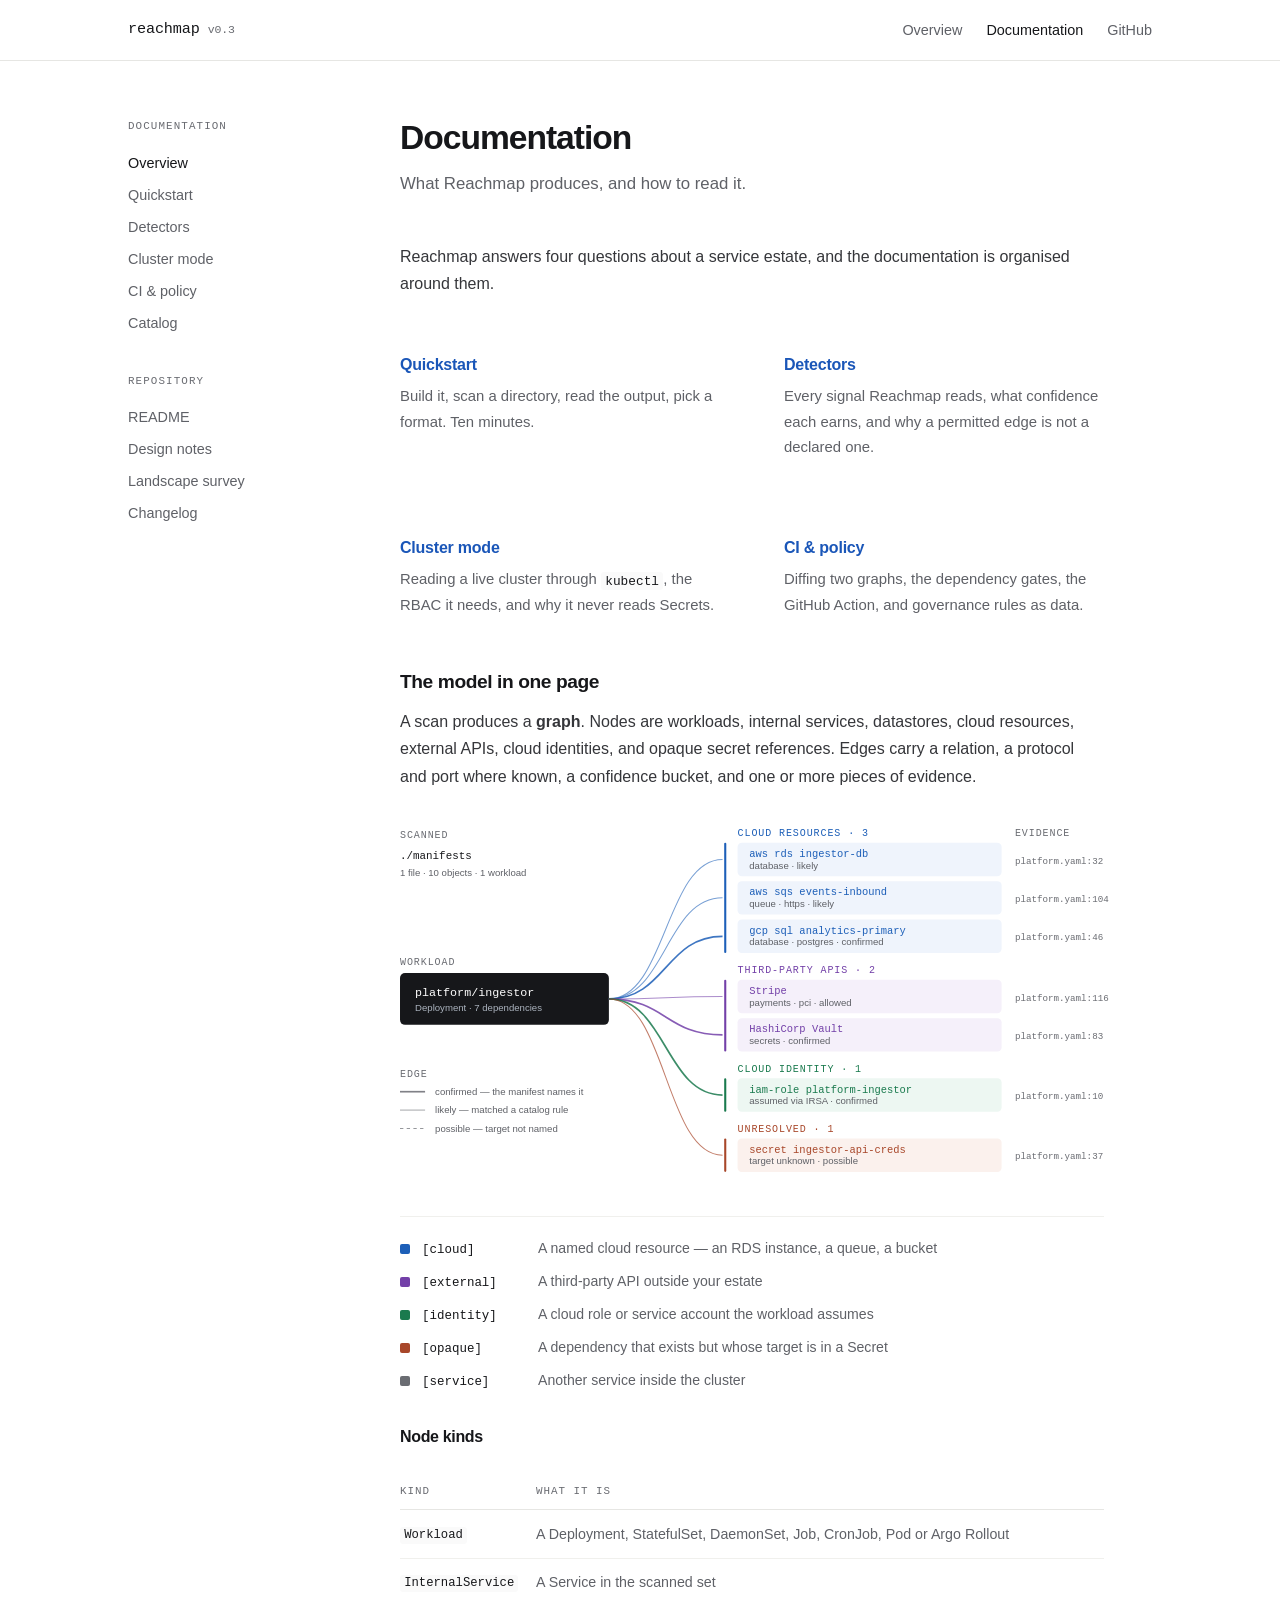
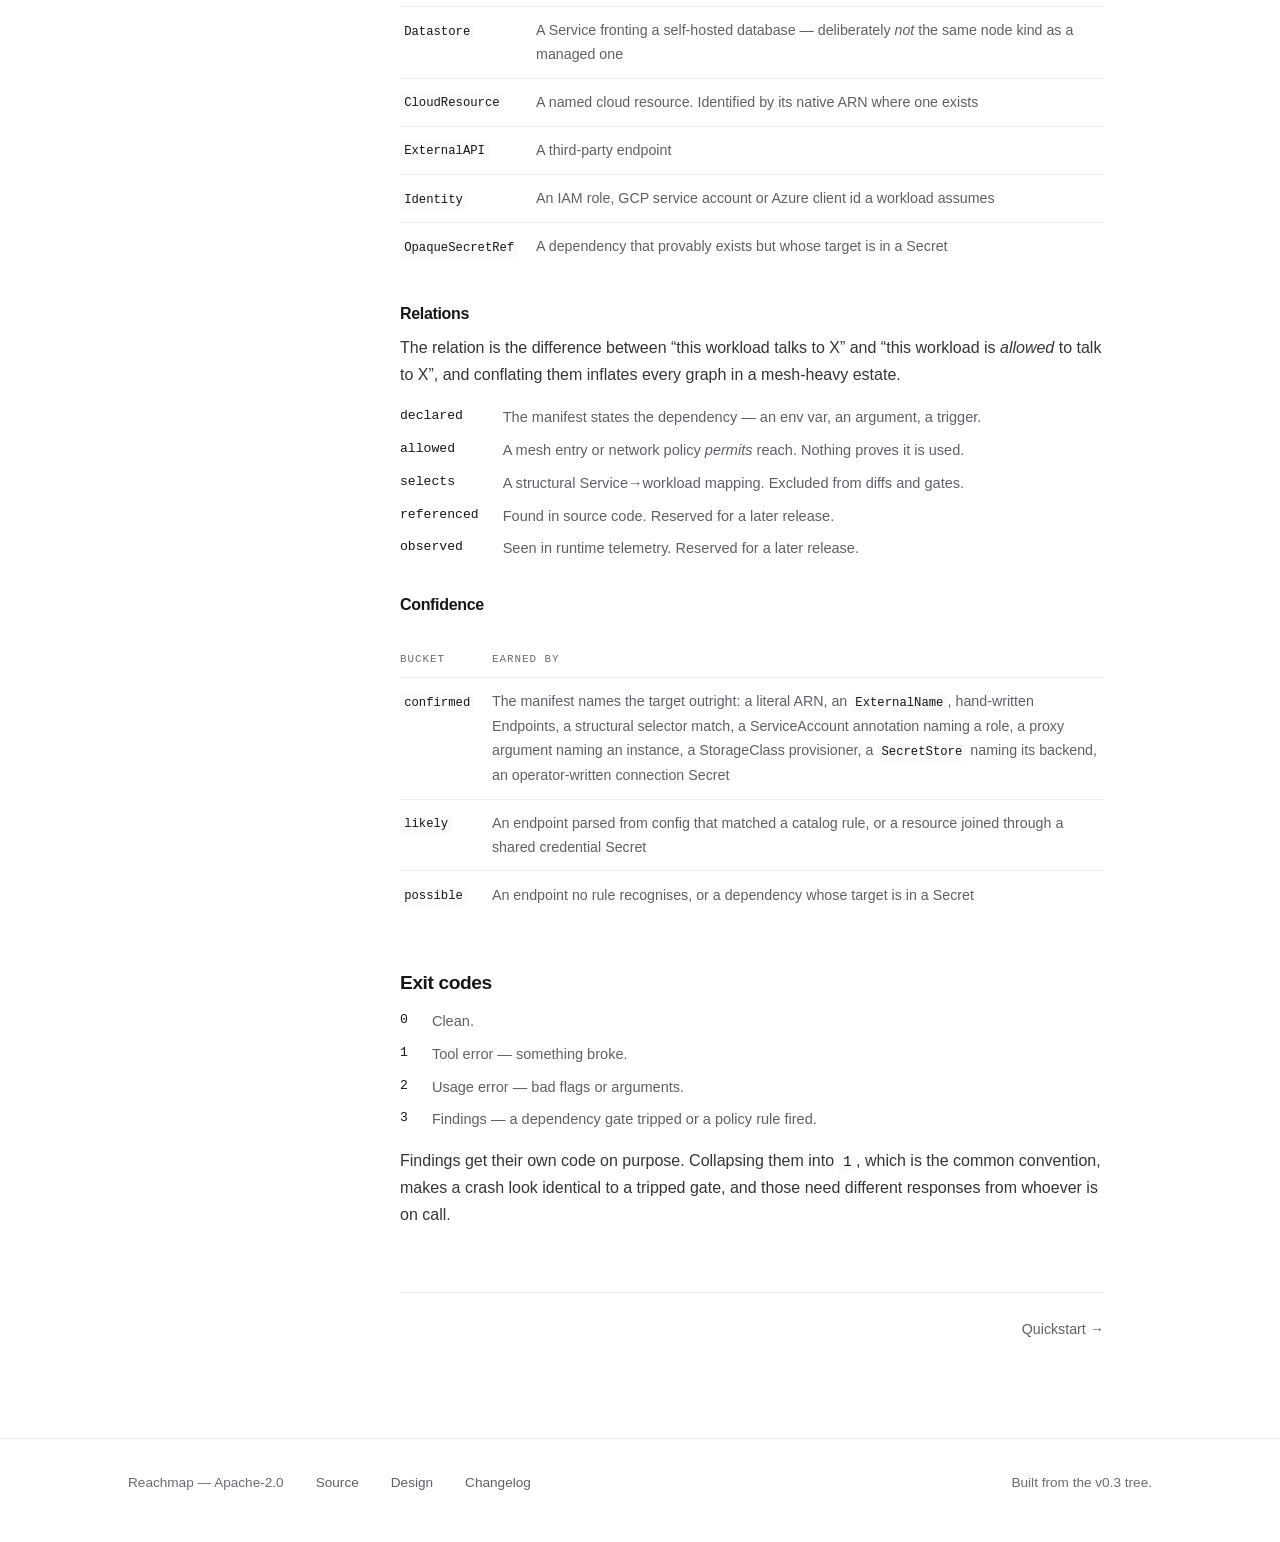
==== commit 9c1fa9d2: "design: animate the two diagrams where sequence is the point Motion only where it carries something " ====
--- a/docs/index.html
+++ b/docs/index.html
@@ -76,7 +76,7 @@
 Edges carry a relation, a protocol and port where known, a confidence bucket, and one or
 more pieces of evidence.</p>
 
-<figure class="dia "><div class="dia-scroll"><div class="dia-inner" style="min-width:740px"><svg class="dia-svg" viewBox="0 0 900 424" role="img" aria-labelledby="tb25acefd dbb369de7" preserveAspectRatio="xMidYMid meet"><title id="tb25acefd">The reach graph a scan produces</title><desc id="dbb369de7">The workload platform/ingestor on the left connects to seven targets, grouped by kind: three cloud resources, two third-party APIs, one cloud identity, and one unresolved secret reference. Each target shows its category, protocol and confidence, and each carries the file and line it was found at. Edge weight shows confidence: heavier for confirmed, lighter for likely, dashed where the target could not be named.</desc><g><path d="M250 207 C318.0 207, 318.0 40.0, 386 40.0" class="rg-edge rg-likely e-cloud"/><path d="M250 207 C318.0 207, 318.0 86.0, 386 86.0" class="rg-edge rg-likely e-cloud"/><path d="M250 207 C318.0 207, 318.0 132.0, 386 132.0" class="rg-edge rg-conf e-cloud"/><path d="M250 207 C318.0 207, 318.0 204.0, 386 204.0" class="rg-edge rg-likely e-ext"/><path d="M250 207 C318.0 207, 318.0 250.0, 386 250.0" class="rg-edge rg-conf e-ext"/><path d="M250 207 C318.0 207, 318.0 322.0, 386 322.0" class="rg-edge rg-conf e-ident"/><path d="M250 207 C318.0 207, 318.0 394.0, 386 394.0" class="rg-edge rg-poss e-opaque"/><rect x="404" y="20" width="316" height="40" rx="5" class="rg-node rg-cloud"/><text x="418" y="37" class="rg-name rg-cloud">aws rds ingestor-db</text><text x="418" y="51" class="rg-sub">database · likely</text><text x="736" y="45" class="rg-ev">platform.yaml:32</text><rect x="404" y="66" width="316" height="40" rx="5" class="rg-node rg-cloud"/><text x="418" y="83" class="rg-name rg-cloud">aws sqs events-inbound</text><text x="418" y="97" class="rg-sub">queue · https · likely</text><text x="736" y="91" class="rg-ev">platform.yaml:104</text><rect x="404" y="112" width="316" height="40" rx="5" class="rg-node rg-cloud"/><text x="418" y="129" class="rg-name rg-cloud">gcp sql analytics-primary</text><text x="418" y="143" class="rg-sub">database · postgres · confirmed</text><text x="736" y="137" class="rg-ev">platform.yaml:46</text><rect x="388" y="20" width="2.5" height="132" rx="1.25" class="rg-rail rg-cloud"/><text x="404" y="12" class="rg-cap rg-cloud">CLOUD RESOURCES &middot; 3</text><rect x="404" y="184" width="316" height="40" rx="5" class="rg-node rg-ext"/><text x="418" y="201" class="rg-name rg-ext">Stripe</text><text x="418" y="215" class="rg-sub">payments · pci · allowed</text><text x="736" y="209" class="rg-ev">platform.yaml:116</text><rect x="404" y="230" width="316" height="40" rx="5" class="rg-node rg-ext"/><text x="418" y="247" class="rg-name rg-ext">HashiCorp Vault</text><text x="418" y="261" class="rg-sub">secrets · confirmed</text><text x="736" y="255" class="rg-ev">platform.yaml:83</text><rect x="388" y="184" width="2.5" height="86" rx="1.25" class="rg-rail rg-ext"/><text x="404" y="176" class="rg-cap rg-ext">THIRD-PARTY APIS &middot; 2</text><rect x="404" y="302" width="316" height="40" rx="5" class="rg-node rg-ident"/><text x="418" y="319" class="rg-name rg-ident">iam-role platform-ingestor</text><text x="418" y="333" class="rg-sub">assumed via IRSA · confirmed</text><text x="736" y="327" class="rg-ev">platform.yaml:10</text><rect x="388" y="302" width="2.5" height="40" rx="1.25" class="rg-rail rg-ident"/><text x="404" y="294" class="rg-cap rg-ident">CLOUD IDENTITY &middot; 1</text><rect x="404" y="374" width="316" height="40" rx="5" class="rg-node rg-opaque"/><text x="418" y="391" class="rg-name rg-opaque">secret ingestor-api-creds</text><text x="418" y="405" class="rg-sub">target unknown · possible</text><text x="736" y="399" class="rg-ev">platform.yaml:37</text><rect x="388" y="374" width="2.5" height="40" rx="1.25" class="rg-rail rg-opaque"/><text x="404" y="366" class="rg-cap rg-opaque">UNRESOLVED &middot; 1</text><text x="736" y="12" class="rg-cap rg-ev-cap">EVIDENCE</text><text x="0" y="14" class="rg-cap">SCANNED</text><text x="0" y="40" class="rg-src">./manifests</text><text x="0" y="60" class="rg-key">1 file &middot; 10 objects &middot; 1 workload</text><text x="0" y="166" class="rg-cap">WORKLOAD</text><rect x="0" y="176" width="250" height="62" rx="6" class="rg-wl"/><text x="18" y="203" class="rg-wl-name">platform/ingestor</text><text x="18" y="221" class="rg-wl-sub">Deployment &middot; 7 dependencies</text><text x="0" y="300" class="rg-cap">EDGE</text><line x1="0" y1="318" x2="30" y2="318" class="rg-edge rg-conf rg-key-line"/><text x="42" y="322" class="rg-key">confirmed — the manifest names it</text><line x1="0" y1="340" x2="30" y2="340" class="rg-edge rg-likely rg-key-line"/><text x="42" y="344" class="rg-key">likely — matched a catalog rule</text><line x1="0" y1="362" x2="30" y2="362" class="rg-edge rg-poss rg-key-line"/><text x="42" y="366" class="rg-key">possible — target not named</text></g></svg></div></div></figure>
+<figure class="dia dia-seq"><div class="dia-scroll"><div class="dia-inner" style="min-width:740px"><svg class="dia-svg" viewBox="0 0 900 424" role="img" aria-labelledby="tb25acefd dbb369de7" preserveAspectRatio="xMidYMid meet"><title id="tb25acefd">The reach graph a scan produces</title><desc id="dbb369de7">The workload platform/ingestor on the left connects to seven targets, grouped by kind: three cloud resources, two third-party APIs, one cloud identity, and one unresolved secret reference. Each target shows its category, protocol and confidence, and each carries the file and line it was found at. Edge weight shows confidence: heavier for confirmed, lighter for likely, dashed where the target could not be named.</desc><g class="rg"><g class="rg-aside" style="--i:0"><text x="0" y="14" class="rg-cap">SCANNED</text><text x="0" y="40" class="rg-src">./manifests</text><text x="0" y="60" class="rg-key">1 file &middot; 10 objects &middot; 1 workload</text><text x="0" y="166" class="rg-cap">WORKLOAD</text><rect x="0" y="176" width="250" height="62" rx="6" class="rg-wl"/><text x="18" y="203" class="rg-wl-name">platform/ingestor</text><text x="18" y="221" class="rg-wl-sub">Deployment &middot; 7 dependencies</text></g><text x="736" y="12" class="rg-cap rg-ev-cap rg-aside" style="--i:0">EVIDENCE</text><g class="rg-grp" style="--i:1"><rect x="388" y="20" width="2.5" height="132" rx="1.25" class="rg-rail rg-cloud"/><text x="404" y="12" class="rg-cap rg-cloud">CLOUD RESOURCES &middot; 3</text></g><g class="rg-row" style="--i:2"><path d="M250 207 C318.0 207, 318.0 40.0, 386 40.0" pathLength="1" class="rg-edge rg-likely e-cloud"/><rect x="404" y="20" width="316" height="40" rx="5" class="rg-node rg-cloud"/><text x="418" y="37" class="rg-name rg-cloud">aws rds ingestor-db</text><text x="418" y="51" class="rg-sub">database · likely</text><text x="736" y="45" class="rg-ev">platform.yaml:32</text></g><g class="rg-row" style="--i:3"><path d="M250 207 C318.0 207, 318.0 86.0, 386 86.0" pathLength="1" class="rg-edge rg-likely e-cloud"/><rect x="404" y="66" width="316" height="40" rx="5" class="rg-node rg-cloud"/><text x="418" y="83" class="rg-name rg-cloud">aws sqs events-inbound</text><text x="418" y="97" class="rg-sub">queue · https · likely</text><text x="736" y="91" class="rg-ev">platform.yaml:104</text></g><g class="rg-row" style="--i:4"><path d="M250 207 C318.0 207, 318.0 132.0, 386 132.0" pathLength="1" class="rg-edge rg-conf e-cloud"/><rect x="404" y="112" width="316" height="40" rx="5" class="rg-node rg-cloud"/><text x="418" y="129" class="rg-name rg-cloud">gcp sql analytics-primary</text><text x="418" y="143" class="rg-sub">database · postgres · confirmed</text><text x="736" y="137" class="rg-ev">platform.yaml:46</text></g><g class="rg-grp" style="--i:5"><rect x="388" y="184" width="2.5" height="86" rx="1.25" class="rg-rail rg-ext"/><text x="404" y="176" class="rg-cap rg-ext">THIRD-PARTY APIS &middot; 2</text></g><g class="rg-row" style="--i:6"><path d="M250 207 C318.0 207, 318.0 204.0, 386 204.0" pathLength="1" class="rg-edge rg-likely e-ext"/><rect x="404" y="184" width="316" height="40" rx="5" class="rg-node rg-ext"/><text x="418" y="201" class="rg-name rg-ext">Stripe</text><text x="418" y="215" class="rg-sub">payments · pci · allowed</text><text x="736" y="209" class="rg-ev">platform.yaml:116</text></g><g class="rg-row" style="--i:7"><path d="M250 207 C318.0 207, 318.0 250.0, 386 250.0" pathLength="1" class="rg-edge rg-conf e-ext"/><rect x="404" y="230" width="316" height="40" rx="5" class="rg-node rg-ext"/><text x="418" y="247" class="rg-name rg-ext">HashiCorp Vault</text><text x="418" y="261" class="rg-sub">secrets · confirmed</text><text x="736" y="255" class="rg-ev">platform.yaml:83</text></g><g class="rg-grp" style="--i:8"><rect x="388" y="302" width="2.5" height="40" rx="1.25" class="rg-rail rg-ident"/><text x="404" y="294" class="rg-cap rg-ident">CLOUD IDENTITY &middot; 1</text></g><g class="rg-row" style="--i:9"><path d="M250 207 C318.0 207, 318.0 322.0, 386 322.0" pathLength="1" class="rg-edge rg-conf e-ident"/><rect x="404" y="302" width="316" height="40" rx="5" class="rg-node rg-ident"/><text x="418" y="319" class="rg-name rg-ident">iam-role platform-ingestor</text><text x="418" y="333" class="rg-sub">assumed via IRSA · confirmed</text><text x="736" y="327" class="rg-ev">platform.yaml:10</text></g><g class="rg-grp" style="--i:10"><rect x="388" y="374" width="2.5" height="40" rx="1.25" class="rg-rail rg-opaque"/><text x="404" y="366" class="rg-cap rg-opaque">UNRESOLVED &middot; 1</text></g><g class="rg-row" style="--i:11"><path d="M250 207 C318.0 207, 318.0 394.0, 386 394.0" pathLength="1" class="rg-edge rg-poss e-opaque"/><rect x="404" y="374" width="316" height="40" rx="5" class="rg-node rg-opaque"/><text x="418" y="391" class="rg-name rg-opaque">secret ingestor-api-creds</text><text x="418" y="405" class="rg-sub">target unknown · possible</text><text x="736" y="399" class="rg-ev">platform.yaml:37</text></g><g class="rg-aside" style="--i:12"><text x="0" y="300" class="rg-cap">EDGE</text><line x1="0" y1="318" x2="30" y2="318" class="rg-edge rg-conf rg-key-line"/><text x="42" y="322" class="rg-key">confirmed — the manifest names it</text><line x1="0" y1="340" x2="30" y2="340" class="rg-edge rg-likely rg-key-line"/><text x="42" y="344" class="rg-key">likely — matched a catalog rule</text><line x1="0" y1="362" x2="30" y2="362" class="rg-edge rg-poss rg-key-line"/><text x="42" y="366" class="rg-key">possible — target not named</text></g></g></svg></div></div></figure>
 
 <div class="legend"><div class="lg-row"><span class="lg-swatch lg-cloud"></span><code class="lg-tag">[cloud]</code><span class="lg-desc">A named cloud resource — an RDS instance, a queue, a bucket</span></div><div class="lg-row"><span class="lg-swatch lg-ext"></span><code class="lg-tag">[external]</code><span class="lg-desc">A third-party API outside your estate</span></div><div class="lg-row"><span class="lg-swatch lg-ident"></span><code class="lg-tag">[identity]</code><span class="lg-desc">A cloud role or service account the workload assumes</span></div><div class="lg-row"><span class="lg-swatch lg-opaque"></span><code class="lg-tag">[opaque]</code><span class="lg-desc">A dependency that exists but whose target is in a Secret</span></div><div class="lg-row"><span class="lg-swatch lg-svc"></span><code class="lg-tag">[service]</code><span class="lg-desc">Another service inside the cluster</span></div></div>
 
--- a/assets/style.css
+++ b/assets/style.css
@@ -834,3 +834,124 @@
   .docs-body .dia { width: calc(100% + 3rem); max-width: none; }
 }
 .rg-src { font-family: var(--mono); font-size: 13px; fill: var(--fg-strong); }
+
+/* ==========================================================================
+   Motion
+   Three rules, in this order of importance:
+
+   1. The final state is the default. Everything above this block already
+      renders the finished diagram. Animation only ever plays *into* that
+      state, with animation-fill-mode: backwards supplying the "before" during
+      the delay. So a reader with JavaScript off, or an IntersectionObserver
+      that never fires, sees a correct diagram rather than an invisible one —
+      which is the failure mode of every reveal-on-scroll implementation that
+      starts from opacity:0 in the base stylesheet.
+   2. All of it sits inside prefers-reduced-motion: no-preference. Someone who
+      has asked their system for less movement gets none of this.
+   3. It only runs once, when the figure is first scrolled into view. Ambient
+      looping next to body text is hostile; the one exception is the degraded
+      marker in the hero, which pulses because that is what a status indicator
+      does, and stopping would read as recovered.
+   ========================================================================== */
+
+@media (prefers-reduced-motion: no-preference) {
+
+  /* ---- reach graph: rows arrive in group order, outward from the workload ---- */
+
+  .dia.in-view .rg-aside { animation: rg-rise .55s cubic-bezier(.22,.7,.3,1) backwards; }
+  .dia.in-view .rg-grp,
+  .dia.in-view .rg-row   { animation: rg-rise .5s cubic-bezier(.22,.7,.3,1) backwards; }
+  .dia.in-view .rg-aside,
+  .dia.in-view .rg-grp,
+  .dia.in-view .rg-row { animation-delay: calc(var(--i, 0) * 65ms); }
+
+  @keyframes rg-rise {
+    from { opacity: 0; transform: translateX(10px); }
+    to   { opacity: 1; transform: none; }
+  }
+
+  /* The edge draws itself. pathLength normalises every curve to 1 so one
+     dashoffset value works for all of them regardless of actual length.
+     The dashed "possible" edge is excluded: its dasharray is what makes it
+     mean "unresolved", and borrowing it for the draw would overwrite that. */
+  .dia.in-view .rg-edge:not(.rg-poss):not(.rg-key-line) {
+    animation: rg-draw .62s cubic-bezier(.4,0,.25,1) backwards;
+    animation-delay: calc(var(--i, 0) * 65ms + 90ms);
+  }
+  @keyframes rg-draw {
+    from { stroke-dasharray: 1; stroke-dashoffset: 1; }
+    to   { stroke-dasharray: 1; stroke-dashoffset: 0; }
+  }
+
+  /* ---- blast radius: the story, in four beats ---- */
+
+  .dia.in-view .br-p1 { animation: rg-rise .5s cubic-bezier(.22,.7,.3,1) backwards; }
+  .dia.in-view .br-cold, .dia.in-view .br-hot {
+    animation: rg-draw .6s cubic-bezier(.4,0,.25,1) backwards; animation-delay: .15s;
+  }
+  /* Beat three: the two affected paths go from an ordinary grey edge to the
+     highlight. Animating *into* the resting state means the diagram is still
+     correct if this never plays. */
+  .dia.in-view .br-hot {
+    animation: rg-draw .6s cubic-bezier(.4,0,.25,1) backwards,
+               br-ignite .5s ease-out 1.05s backwards;
+  }
+  @keyframes br-ignite {
+    from { stroke: var(--line); stroke-width: 1.2; }
+    to   { stroke: var(--likely); stroke-width: 1.8; }
+  }
+  .dia.in-view .br-hit rect { animation: br-mark .5s ease-out 1.15s backwards; }
+  .dia.in-view .br-down rect { animation: br-mark .5s ease-out .95s backwards; }
+  @keyframes br-mark {
+    from { stroke: var(--line); stroke-width: 1; fill: var(--bg); }
+    to   { stroke: var(--likely); stroke-width: 1.8; fill: #fffaf0; }
+  }
+  .dia.in-view .br-alarm { animation: rg-rise .45s ease-out 1s backwards; }
+  .dia.in-view .br-answer { animation: br-land .55s cubic-bezier(.22,.7,.3,1) 1.5s backwards; }
+  @keyframes br-land {
+    from { opacity: 0; transform: translateY(6px); }
+    to   { opacity: 1; transform: none; }
+  }
+
+  /* The one loop on the site. A degraded marker that stopped pulsing would
+     read as recovered, which is the opposite of what the diagram says. */
+  .pulse-ring { animation: br-pulse 2.6s ease-out infinite; }
+  @keyframes br-pulse {
+    0%   { transform: scale(.4); opacity: .5; }
+    70%  { transform: scale(1);  opacity: 0; }
+    100% { transform: scale(1);  opacity: 0; }
+  }
+
+  /* ---- every other figure: one quiet rise, no stagger ----
+     Keyed on a class the generator sets, not on :has(). A browser without
+     :has() would have failed open here and run the whole-figure rise *on top
+     of* the per-row stagger in the two figures that sequence themselves. */
+  .dia.in-view:not(.dia-seq) > .dia-scroll {
+    animation: rg-rise .5s cubic-bezier(.22,.7,.3,1) backwards;
+  }
+}
+
+/* transform on an SVG child needs a box to resolve against, and the default
+   (view-box) makes scale() pivot on the canvas corner rather than the shape. */
+.pulse-ring { transform-box: fill-box; transform-origin: center; fill: var(--likely); opacity: 0; }
+
+/* ---- hover: trace one row back to its edge ----
+   Not motion for its own sake. With seven curves leaving one point, following
+   a particular edge by eye is genuinely hard, and this is the cheapest fix
+   that does not add a line of JavaScript. */
+.rg-row { transition: opacity .18s ease; }
+.rg:hover .rg-row { opacity: .38; }
+.rg:hover .rg-row:hover { opacity: 1; }
+.rg-row:hover .rg-edge { stroke-width: 2.6; opacity: 1; }
+.rg-row:hover .rg-node { filter: saturate(1.35); }
+.rg-row .rg-edge, .rg-row .rg-node { transition: stroke-width .18s ease, filter .18s ease; }
+
+/* Hovering the pipeline makes it flow. Ambient by default would be noise;
+   on demand it answers "which way does this go". */
+@media (prefers-reduced-motion: no-preference) {
+  .dia:hover .pl-flow {
+    stroke-dasharray: 4 4;
+    animation: pl-march .55s linear infinite;
+  }
+  @keyframes pl-march { to { stroke-dashoffset: -8; } }
+}
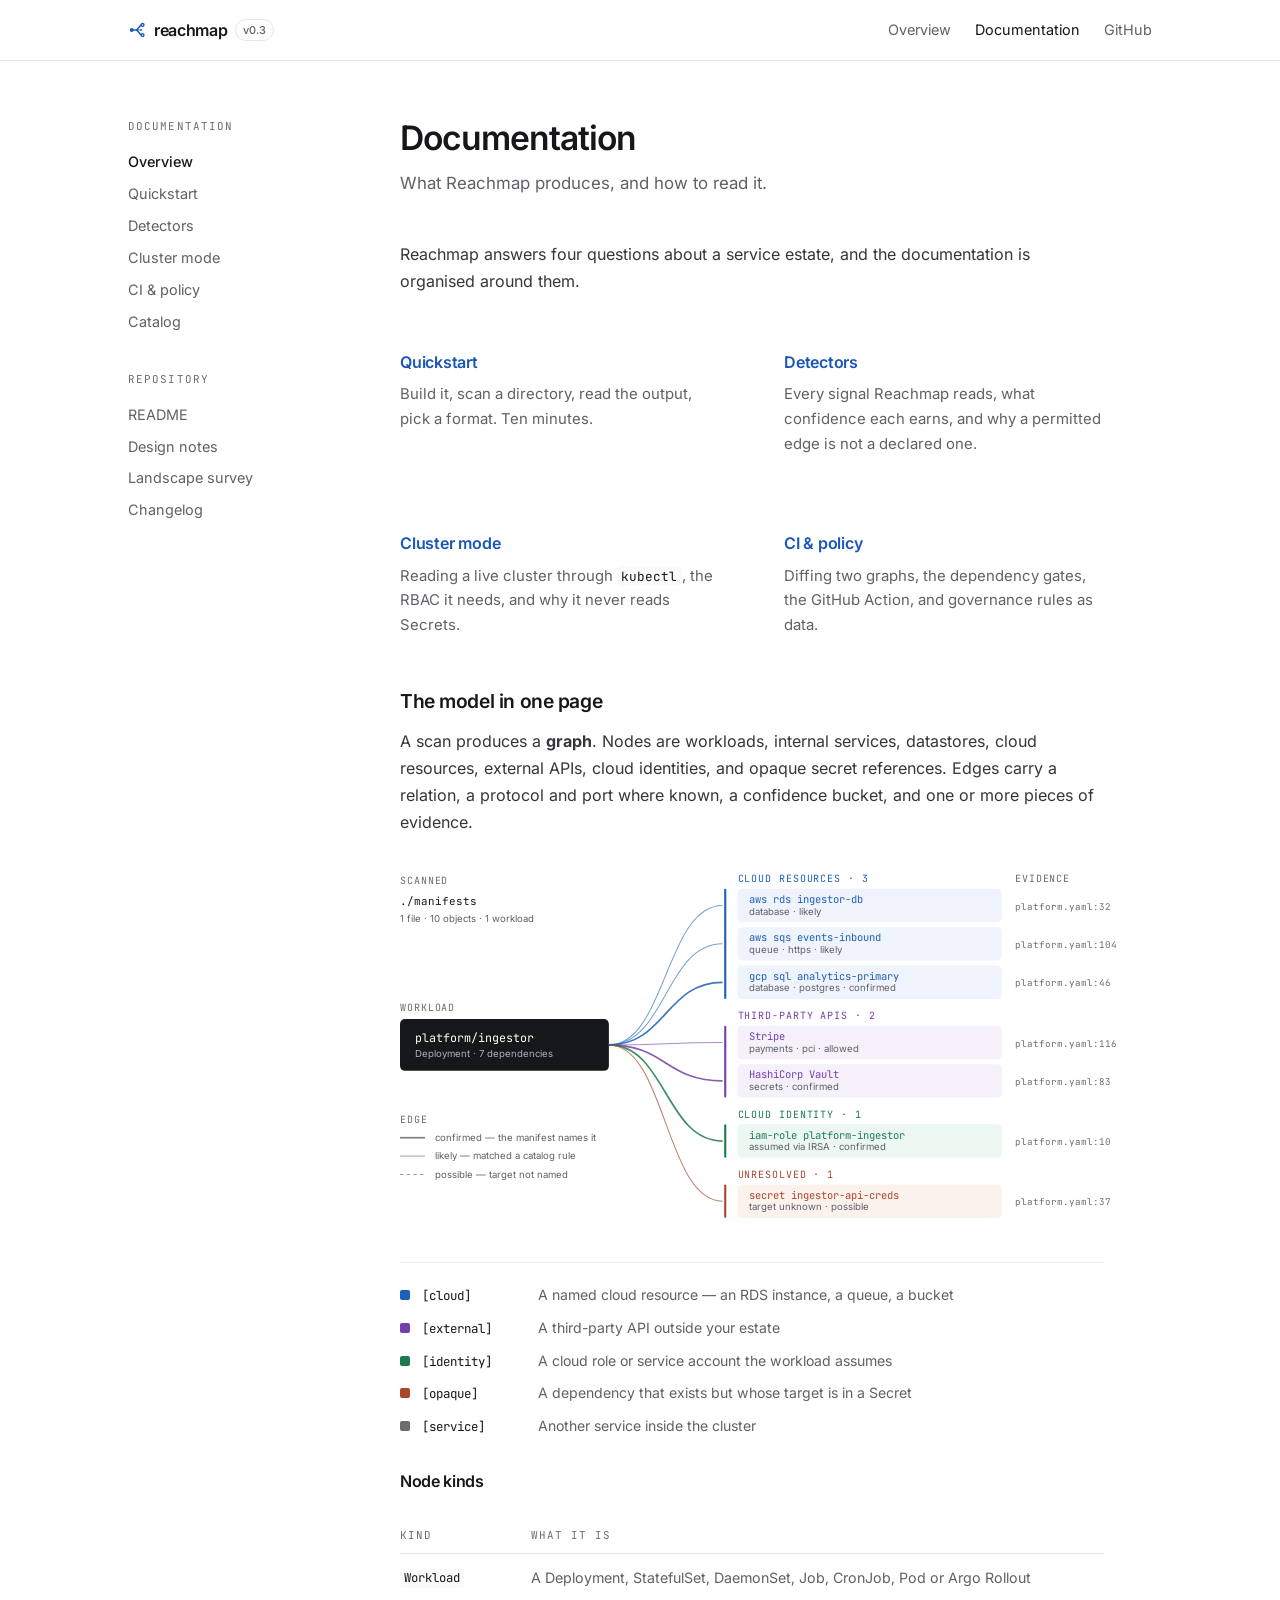
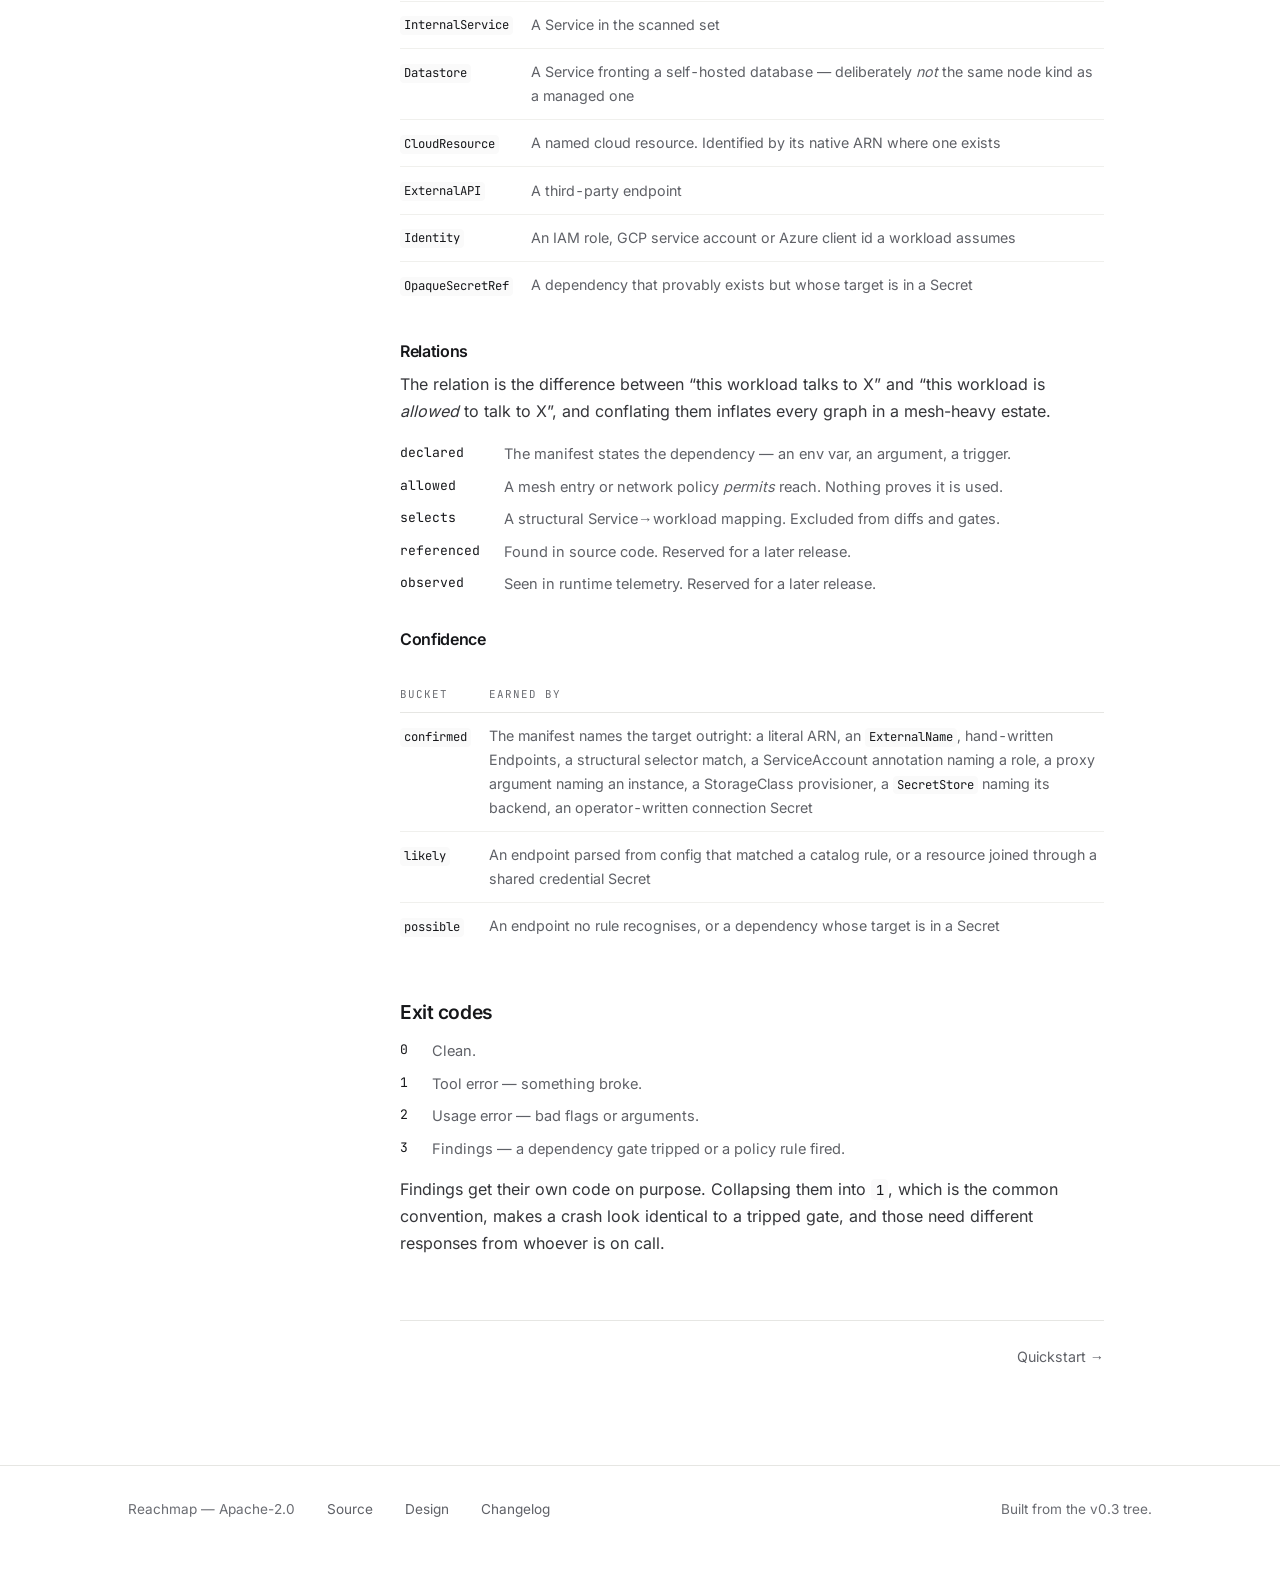
==== commit dfe3434a: "design: a typeface, a system, and the assets a real site has Three things were making the site read " ====
--- a/docs/index.html
+++ b/docs/index.html
@@ -8,9 +8,17 @@
   <meta property="og:title" content="Documentation · Reachmap">
   <meta property="og:description" content="Reachmap documentation: the graph model, node kinds, relations, confidence buckets and exit codes.">
   <meta property="og:type" content="website">
+  <meta property="og:image" content="https://reachmap.github.io/reachmap.dev-website/assets/og.png">
+  <meta property="og:image:width" content="1200">
+  <meta property="og:image:height" content="630">
+  <meta name="twitter:card" content="summary_large_image">
   <meta name="go-import" content="reachmap.dev git https://github.com/reachmap/reachmap.dev">
   <meta name="go-source" content="reachmap.dev https://github.com/reachmap/reachmap.dev https://github.com/reachmap/reachmap.dev/tree/main{/dir} https://github.com/reachmap/reachmap.dev/blob/main{/dir}/{file}#L{line}">
-  <link rel="icon" href="data:image/svg+xml,<svg xmlns='http://www.w3.org/2000/svg' viewBox='0 0 16 16'><text y='13' font-size='13'>&#127760;</text></svg>">
+  <link rel="icon" href="../assets/favicon.svg" type="image/svg+xml">
+  <link rel="apple-touch-icon" href="../assets/icon-180.png">
+  <meta name="theme-color" content="#ffffff">
+  <link rel="preload" href="../assets/fonts/inter-latin-var.woff2" as="font" type="font/woff2" crossorigin>
+  <link rel="preload" href="../assets/fonts/jetbrains-mono-latin-var.woff2" as="font" type="font/woff2" crossorigin>
   <link rel="stylesheet" href="../assets/style.css">
 </head>
 <body>
@@ -18,7 +26,7 @@
 <header class="site-head">
   <div class="wrap">
     <a class="brand" href="../index.html">
-      reachmap<span class="ver">v0.3</span>
+      <svg class="mark" viewBox="0 0 24 24" fill="none" stroke="currentColor" stroke-width="1.8" stroke-linecap="round" aria-hidden="true"><circle cx="5" cy="12" r="2.6" fill="currentColor" stroke="none"/><path d="M7.6 12h4"/><path d="M11.6 12 17 5.6"/><path d="M11.6 12 17 18.4"/><path d="M11.6 12H19" stroke-dasharray="2 2.4"/><circle cx="19.4" cy="5.2" r="1.9"/><circle cx="19.4" cy="18.8" r="1.9"/></svg>reachmap<span class="ver">v0.3</span>
     </a>
     <nav class="site-nav">
       <a href="../index.html" class="nav-home">Overview</a>
--- a/assets/style.css
+++ b/assets/style.css
@@ -1,3 +1,32 @@
+/* ---------- typeface ----------
+   Self-hosted, not pulled from a CDN. Three reasons, in order: a system font
+   stack renders as a different typeface on every operating system, which is
+   the single loudest signal that a page was not designed; a third-party font
+   host is a request the site does not control and a privacy consideration it
+   does not need; and vendored files mean the site builds and renders offline
+   like the tool it documents. 88KB for both, OFL, licences in assets/fonts/. */
+
+@font-face {
+  font-family: "InterVar";
+  src: url("fonts/inter-latin-var.woff2") format("woff2-variations"),
+       url("fonts/inter-latin-var.woff2") format("woff2");
+  font-weight: 100 900;
+  font-style: normal;
+  font-display: swap;   /* text is readable in the fallback before this lands */
+  unicode-range: U+0000-00FF, U+0131, U+0152-0153, U+02BB-02BC, U+02C6, U+02DA,
+                 U+02DC, U+0304, U+0308, U+0329, U+2000-206F, U+2074, U+20AC,
+                 U+2122, U+2191, U+2193, U+2212, U+2215, U+FEFF, U+FFFD;
+}
+
+@font-face {
+  font-family: "JetBrainsMonoVar";
+  src: url("fonts/jetbrains-mono-latin-var.woff2") format("woff2-variations"),
+       url("fonts/jetbrains-mono-latin-var.woff2") format("woff2");
+  font-weight: 100 800;
+  font-style: normal;
+  font-display: swap;
+}
+
 /* Reachmap — light, minimal.
    One surface, hairline rules, and whitespace doing the work that borders and
    shadows used to. Colour appears in exactly two places: links, and the
@@ -53,15 +82,26 @@
   --identity:  #1a7a4e;
   --opaque:    #a8472a;
 
-  --mono: ui-monospace, "SF Mono", "JetBrains Mono", Menlo, Consolas, monospace;
-  --sans: -apple-system, BlinkMacSystemFont, "Segoe UI", Inter, Roboto,
+  --mono: "JetBrainsMonoVar", ui-monospace, "SF Mono", Menlo, Consolas, monospace;
+  --sans: "InterVar", -apple-system, BlinkMacSystemFont, "Segoe UI", Roboto,
           "Helvetica Neue", Arial, sans-serif;
+
+  /* A 4px spacing scale, used instead of ad-hoc rem values. The old sheet had
+     2.75rem, 3.25rem, 1.15rem and 0.45rem within a few rules of each other,
+     which is the kind of near-miss that reads as "slightly off" without the
+     reader being able to say why. */
+  --s1: .25rem;  --s2: .5rem;   --s3: .75rem;  --s4: 1rem;
+  --s5: 1.5rem;  --s6: 2rem;    --s7: 2.5rem;  --s8: 3rem;
+  --s9: 4rem;    --s10: 5rem;   --s11: 6rem;
+
+  /* Three radii, not seven. */
+  --r-sm: 4px; --r-md: 8px; --r-lg: 12px;
 
   /* 64rem, not narrower: real scan output runs long, and this is the width at
      which the hero block stops clipping. Prose is capped separately and much
      tighter, so the extra width only ever goes to code and tables. */
   --wrap: 64rem;
-  --radius: 5px;
+  --radius: var(--r-sm);
 }
 
 *, *::before, *::after { box-sizing: border-box; }
@@ -73,10 +113,16 @@
   margin: 0;
   background: var(--bg);
   color: var(--fg);
-  font: 400 16px/1.7 var(--sans);
+  font: 400 16px/1.68 var(--sans);
   -webkit-font-smoothing: antialiased;
+  -moz-osx-font-smoothing: grayscale;
+  /* Inter's contextual alternates fix the "ti"/"fi" pairs; tabular figures in
+     tables and code keep columns of numbers from wobbling. */
+  font-feature-settings: "calt" 1;
   text-rendering: optimizeLegibility;
 }
+
+table, .term pre, .kv dt, .stat .s-num { font-variant-numeric: tabular-nums; }
 
 .wrap { width: min(100% - 2.5rem, var(--wrap)); margin-inline: auto; }
 
@@ -90,9 +136,12 @@
   color: var(--fg-strong);
   font-family: var(--sans);
   font-weight: 600;
-  letter-spacing: -0.021em;
-  line-height: 1.25;
+  letter-spacing: -0.022em;
+  line-height: 1.22;
   margin: 0;
+  /* Inter's optical tracking wants to tighten as size grows; these are set per
+     level below rather than inherited from one value. */
+  text-wrap: balance;
 }
 
 p { margin: 0 0 1.1rem; }
@@ -104,7 +153,7 @@
    technical paragraph into a fence. */
 :not(pre) > code {
   background: var(--bg-soft);
-  border-radius: 3px;
+  border-radius: var(--r-sm);
   padding: 0.12em 0.34em;
   color: var(--fg-strong);
   overflow-wrap: break-word;
@@ -122,13 +171,19 @@
   height: 3.75rem;
 }
 .brand {
-  font-family: var(--mono); font-weight: 500; font-size: 0.95rem;
+  font-family: var(--sans); font-weight: 600; font-size: 1rem;
   color: var(--fg-strong);
-  display: inline-flex; align-items: baseline; gap: 0.5rem;
-  margin-right: auto; letter-spacing: -0.01em;
-}
+  display: inline-flex; align-items: center; gap: 0.5rem;
+  margin-right: auto; letter-spacing: -0.022em;
+}
+.brand .mark { width: 18px; height: 18px; display: block; color: var(--accent); }
 .brand:hover { text-decoration: none; }
-.brand .ver { font-size: 0.72rem; color: var(--fg-faint); font-weight: 400; }
+.brand .ver {
+  font-size: 0.68rem; font-weight: 500; color: var(--fg-mute);
+  border: 1px solid var(--line); border-radius: 999px;
+  padding: 0.1rem 0.42rem; line-height: 1.5;
+  letter-spacing: 0;
+}
 
 .site-nav { display: flex; align-items: center; gap: 1.5rem; }
 .site-nav a { font-size: 0.9rem; color: var(--fg-mute); }
@@ -142,10 +197,16 @@
    aria-current, because the 404 page marks nothing current and would
    otherwise keep all three. */
 @media (max-width: 34rem) {
-  .site-head .wrap { gap: 1.25rem; }
-  .site-nav { gap: 1.1rem; }
+  .site-head .wrap { gap: var(--s4); }
+  .site-nav { gap: var(--s3); }
+  .site-nav a { font-size: 0.85rem; }
   .site-nav a.nav-home,
   .site-nav a[aria-current="page"] { display: none; }
+  /* The version badge is the first thing to go: the wordmark and the two
+     links are navigation, the badge is decoration. The mark plus a 16px
+     wordmark plus a badge plus two links does not fit 280px of content width,
+     and the 404 page keeps both links because it marks neither as current. */
+  .brand .ver { display: none; }
 }
 
 /* ---------- hero ---------- */
@@ -166,24 +227,37 @@
 }
 .hero .lede strong { color: var(--fg); font-weight: 600; }
 
-.cta-row { display: flex; flex-wrap: wrap; gap: 1.5rem; align-items: center; }
-.btn { font-size: 0.93rem; color: var(--accent); }
+.cta-row { display: flex; flex-wrap: wrap; gap: var(--s3); align-items: center; }
+
+/* Two weights of button, both the same shape and height. A primary pill next
+   to a bare text link read as an unfinished pair. */
+.btn {
+  display: inline-flex; align-items: center; gap: var(--s2);
+  font-size: 0.9rem; font-weight: 500; line-height: 1;
+  padding: 0.68rem 1.05rem; border-radius: var(--r-md);
+  border: 1px solid var(--line); color: var(--fg-strong);
+  background: var(--bg);
+  transition: background .15s ease, border-color .15s ease, color .15s ease;
+}
+.btn:hover { text-decoration: none; background: var(--bg-soft); border-color: var(--fg-faint); }
 .btn-primary {
-  background: var(--fg-strong); color: #fff;
-  padding: 0.6rem 1.15rem; border-radius: var(--radius);
-  font-size: 0.9rem; font-weight: 500;
-}
-.btn-primary:hover { background: #000; text-decoration: none; }
+  background: var(--fg-strong); border-color: var(--fg-strong); color: #fff;
+}
+.btn-primary:hover { background: #000; border-color: #000; color: #fff; }
+.band-ink .btn { border-color: #2c3a49; color: var(--fg-strong); background: transparent; color: #dbe6f2; }
+.band-ink .btn:hover { background: #18222e; border-color: #3c4c5e; }
 
 /* ---------- code blocks ---------- */
 
 .term { margin: 2rem 0; }
 .term-bar {
-  display: flex; align-items: baseline;
+  display: flex; align-items: baseline; gap: var(--s3);
   font-family: var(--mono); font-size: 0.72rem;
   color: var(--fg-faint); letter-spacing: 0.02em;
-  margin-bottom: 0.5rem;
-}
+  margin-bottom: var(--s2);
+}
+.term-bar .label { min-width: 0; overflow: hidden; text-overflow: ellipsis; white-space: nowrap; }
+.term-bar .copy { flex: none; }
 .term-bar .dot { display: none; }
 .term-bar .copy {
   margin-left: auto; background: none; border: 0; cursor: pointer;
@@ -233,6 +307,7 @@
 section.band-soft .term pre,
 section.band-soft .pr-mock,
 section.band-soft .card { background: #fff; }
+section.band-soft .next a { background: #fff; }
 section.band-soft .hero-art { background: #fff; }
 section.band-soft + section.band-soft { border-top: 1px solid var(--line); }
 section.plain + section.plain { border-top: 1px solid var(--line-soft); }
@@ -277,9 +352,9 @@
   text-transform: uppercase; color: var(--fg-faint); margin-bottom: 0.9rem;
 }
 section h2 {
-  font-size: clamp(1.4rem, 3vw, 1.75rem);
-  letter-spacing: -0.028em;
-  margin-bottom: 1rem;
+  font-size: clamp(1.4rem, 3vw, 1.8rem);
+  letter-spacing: -0.032em;
+  margin-bottom: var(--s4);
 }
 section h3 { font-size: 1rem; letter-spacing: -0.016em; }
 .sec-intro { color: var(--fg-mute); max-width: 42rem; margin-bottom: 2.5rem; }
@@ -544,7 +619,7 @@
 /* ---------- pull-request comment illustration ---------- */
 
 .pr-mock {
-  border: 1px solid var(--line); border-radius: 7px; overflow: hidden;
+  border: 1px solid var(--line); border-radius: var(--r-md); overflow: hidden;
   margin: 1.75rem 0; font-size: 0.88rem; background: var(--bg);
 }
 .pr-head {
@@ -628,8 +703,8 @@
 .hero-grid { grid-template-columns: minmax(0, 1fr); gap: 2.5rem; } }
 
 .hero h1 {
-  font-size: clamp(2.1rem, 4.6vw, 3.35rem);
-  letter-spacing: -0.036em; line-height: 1.12;
+  font-size: clamp(2.15rem, 4.7vw, 3.4rem);
+  letter-spacing: -0.042em; line-height: 1.08;
   margin-bottom: 1.2rem;
 }
 .hero .lede { max-width: none; margin-bottom: 2rem; }
@@ -637,7 +712,7 @@
 .hero-art {
   background: var(--bg-soft);
   border: 1px solid var(--line);
-  border-radius: 10px;
+  border-radius: var(--r-lg);
   padding: 1.25rem 1.25rem 1rem;
 }
 .hero-art .dia { margin: 0; }
@@ -665,42 +740,58 @@
 }
 .stat .s-unit { font-size: 0.5em; font-weight: 500; color: var(--fg-mute); letter-spacing: -0.01em; }
 .stat .s-label {
-  display: block; margin-top: 0.6rem; font-size: 0.86rem; color: var(--fg-mute);
-  max-width: 13rem;
+  display: block; margin-top: var(--s3); font-size: 0.875rem; line-height: 1.5;
+  color: var(--fg-mute); max-width: 15rem; text-wrap: pretty;
 }
 .band-ink .stat .s-num { color: #fff; }
 
 /* ---------- tinted cards ---------- */
 
-.cards { display: grid; gap: 1px; background: var(--line); border: 1px solid var(--line); border-radius: 10px; overflow: hidden; }
+.cards { display: grid; gap: var(--s4); }
 .cards-2 { grid-template-columns: repeat(2, minmax(0, 1fr)); }
 .cards-3 { grid-template-columns: repeat(3, minmax(0, 1fr)); }
 @media (max-width: 52rem) { .cards-2, .cards-3 { grid-template-columns: minmax(0, 1fr); } }
 
-.card { background: var(--bg); padding: 1.6rem 1.5rem; }
+.card {
+  background: var(--bg);
+  border: 1px solid var(--line);
+  border-radius: var(--r-lg);
+  padding: var(--s5);
+  position: relative;
+  overflow: hidden;            /* clip the accent bar to the radius */
+  transition: border-color .15s ease;
+}
+.card:hover { border-color: #d5d7d2; }
+/* Colour lives in a 2px bar at the top edge and in the icon, not in a pastel
+   fill across the whole card. A full wash of four pastels reads consumer; the
+   same four hues as a rule read technical, and the page keeps its variety from
+   the dark bands and the layout changes instead. */
+.card::before {
+  content: ""; position: absolute; inset: 0 auto auto 0;
+  width: 100%; height: 3px; background: transparent;
+}
 .card h3 { font-size: 1rem; margin-bottom: 0.5rem; letter-spacing: -0.016em; }
 .card p { color: var(--fg-mute); font-size: 0.92rem; margin: 0; }
 
-/* One tint per card, so a row of four reads as four things rather than as one
-   grey slab. The hue matches what the card is about wherever the palette
-   already means something — clay is the unresolved-secret colour. */
-.card.t-b { background: var(--tint-blue); }
-.card.t-g { background: var(--tint-green); }
-.card.t-a { background: var(--tint-amber); }
-.card.t-p { background: var(--tint-purple); }
-.card.t-c { background: var(--tint-clay); }
+/* One hue per card, as a rule rather than a wash. */
+.card.t-b::before { background: var(--cloud); }
+.card.t-g::before { background: var(--identity); }
+.card.t-a::before { background: var(--likely); }
+.card.t-p::before { background: var(--external); }
+.card.t-c::before { background: var(--opaque); }
 
 .card .c-chip {
   display: inline-grid; place-items: center;
-  width: 2rem; height: 2rem; border-radius: 7px;
-  background: var(--bg); border: 1px solid var(--line);
-  margin-bottom: 0.9rem;
+  width: 2rem; height: 2rem; border-radius: var(--r-md);
+  border: 1px solid var(--line);
+  margin-bottom: var(--s3);
 }
 .card .c-chip .p-icon { width: 17px; height: 17px; }
-.card.t-b .c-chip { color: var(--cloud); border-color: var(--edge-blue); }
-.card.t-g .c-chip { color: var(--identity); border-color: var(--edge-green); }
-.card.t-a .c-chip { color: var(--likely); border-color: var(--edge-amber); }
-.card.t-p .c-chip { color: var(--external); border-color: var(--edge-purple); }
+.card.t-b .c-chip { color: var(--cloud);    border-color: var(--edge-blue);   background: var(--tint-blue); }
+.card.t-g .c-chip { color: var(--identity); border-color: var(--edge-green);  background: var(--tint-green); }
+.card.t-a .c-chip { color: var(--likely);   border-color: var(--edge-amber);  background: var(--tint-amber); }
+.card.t-p .c-chip { color: var(--external); border-color: var(--edge-purple); background: var(--tint-purple); }
+.card.t-c .c-chip { color: var(--opaque);   border-color: var(--edge-clay);   background: var(--tint-clay); }
 .card .i-dot { fill: currentColor; stroke: none; }
 .card .c-q {
   display: block; margin-top: 0.8rem; font-size: 0.86rem;
@@ -713,10 +804,10 @@
   letter-spacing: 0.06em;
 }
 .card .c-det {
-  display: inline-block; font-family: var(--mono); font-size: 0.7rem;
-  padding: 0.12rem 0.42rem; border-radius: 3px;
-  background: var(--bg); border: 1px solid var(--line); color: var(--fg-mute);
-  margin-left: 0.5rem;
+  display: inline-block; font-family: var(--mono); font-size: 0.72rem;
+  padding: 0.1rem 0.44rem; border-radius: var(--r-sm);
+  background: var(--bg-soft); border: 1px solid var(--line); color: var(--fg-mute);
+  margin-left: var(--s2);
 }
 
 /* ---------- split: text beside art ---------- */
